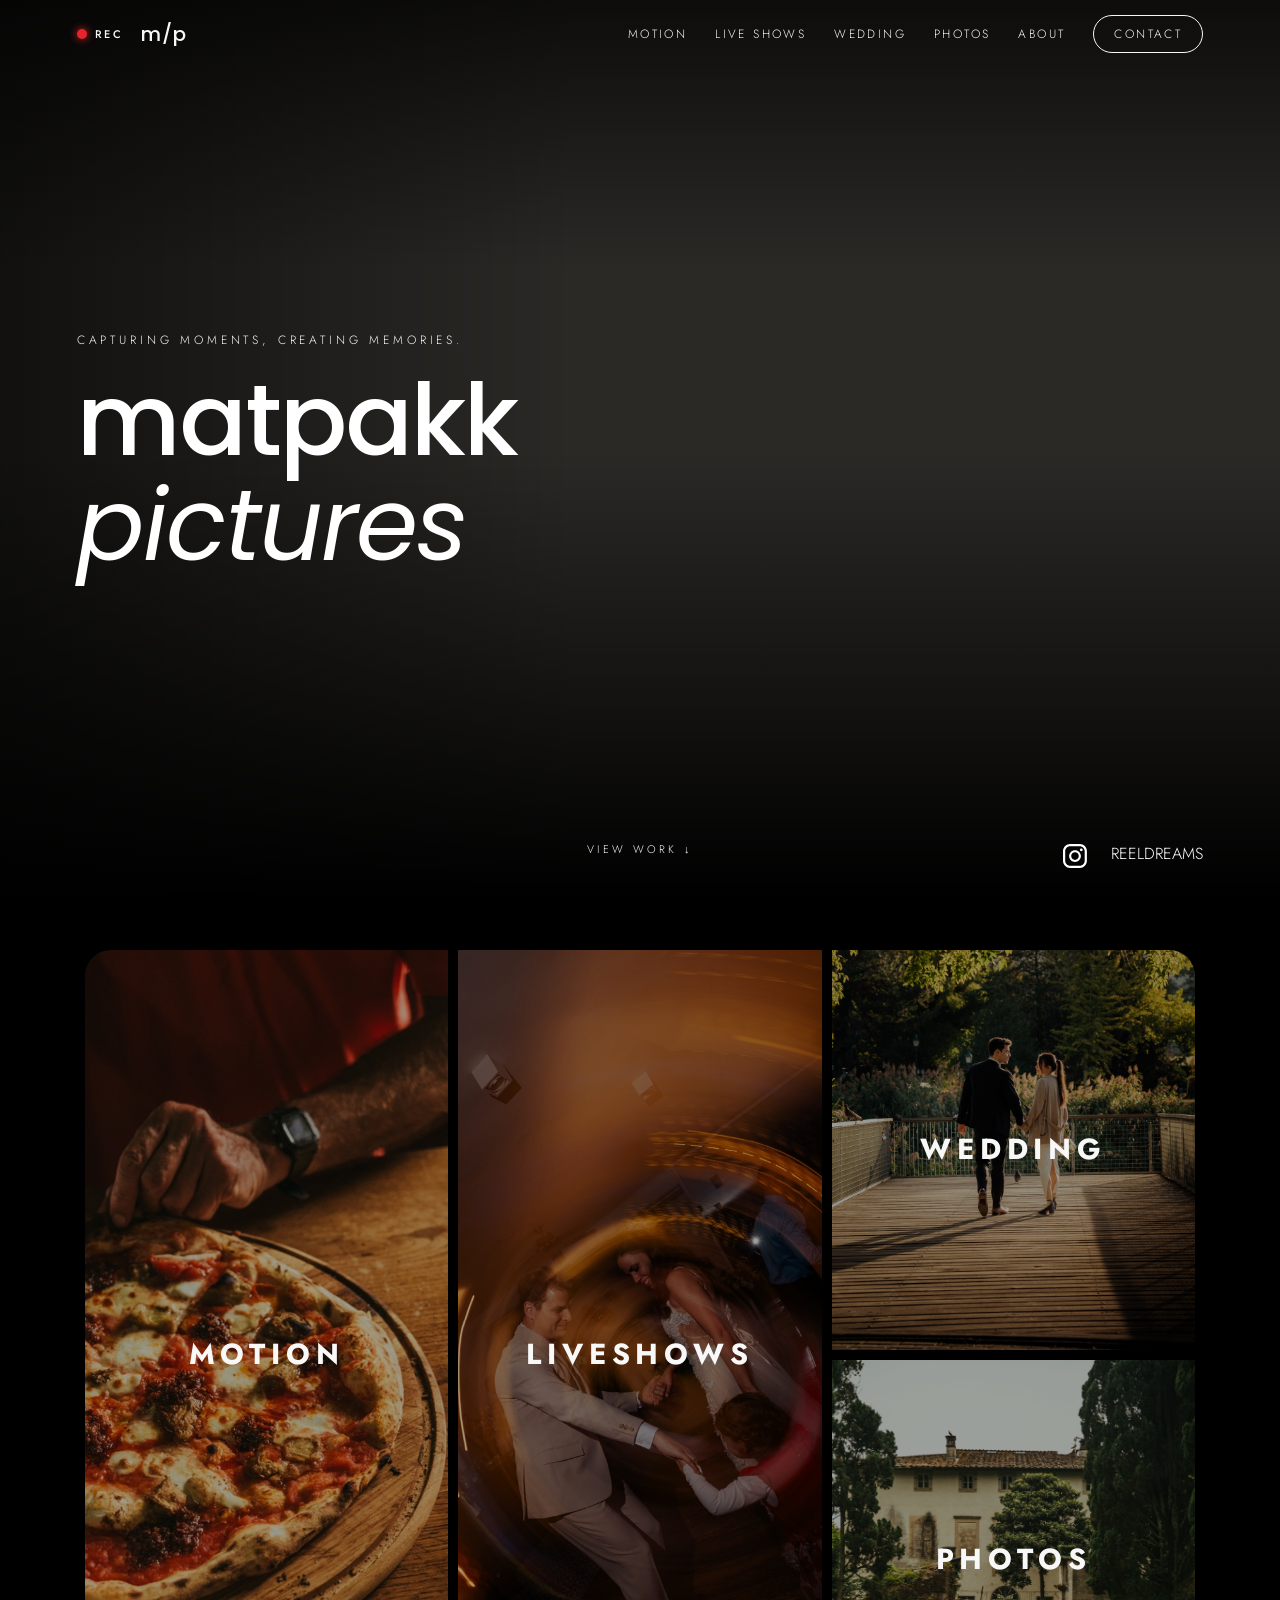
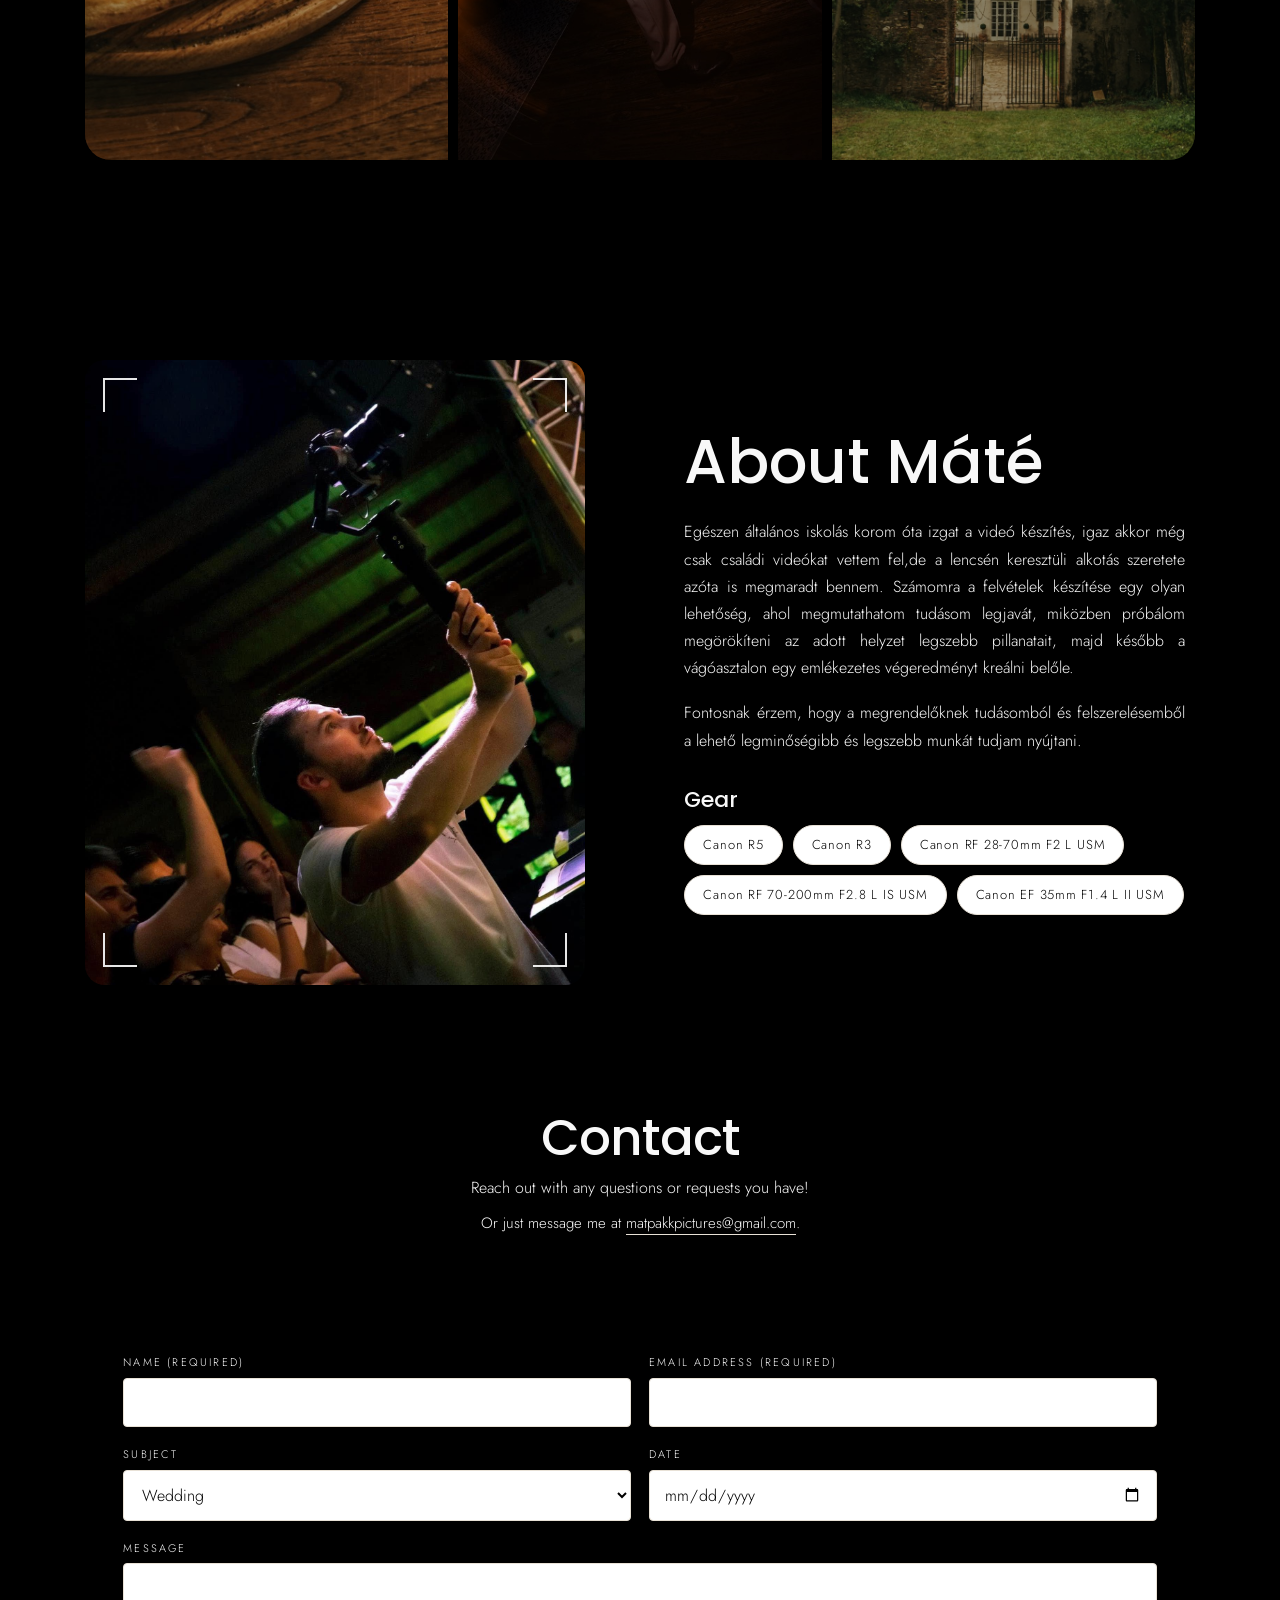
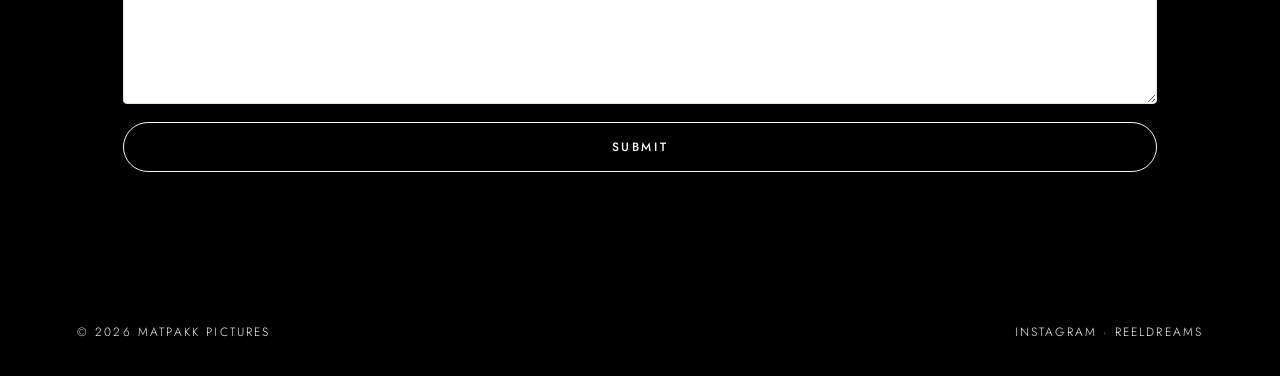
==== index.html @ 08d919e9 "Update contact paragraph text" ====
<!doctype html>
<html lang="en">

<head>
  <meta charset="utf-8">
  <meta name="viewport" content="width=device-width, initial-scale=1, viewport-fit=cover">
  <meta name="theme-color" content="#000000">
  <meta name="apple-mobile-web-app-capable" content="yes">
  <meta name="apple-mobile-web-app-status-bar-style" content="black-translucent">
  <title>matpakk pictures</title>
  <meta name="description" content="Wedding, concert and music video filmmaker.">
  <link rel="preconnect" href="https://fonts.googleapis.com">
  <link rel="preconnect" href="https://fonts.gstatic.com" crossorigin>
  <link href="https://fonts.googleapis.com/css2?family=Jost:wght@300;400;500&family=Poppins:wght@500&display=swap"
    rel="stylesheet">
  <link rel="stylesheet" href="style.css">
</head>

<body>

  <header class="nav" id="nav">
    <a class="brand" href="#top" aria-label="Back to top">
      <span class="rec"><i class="dot"></i>REC</span>
      <!-- <span class="rec"><i class="dot"></i>REC <em id="tc">00:00:00</em></span> -->
      <b>m/p</b>
    </a>
    <button class="burger" id="burger" aria-label="Menu" aria-expanded="false"><span></span><span></span></button>
    <nav id="menu">
      <a href="./motion.html">Motion</a>
      <a href="https://www.youtube.com/@matpakkpictures/shorts">Live Shows</a>
      <a href="https://www.reeldreams.net/">Wedding</a>
      <a href="./photos.html">Photos</a>
      <a href="#about">About</a>
      <a href="#contact" class="cta">Contact</a>
    </nav>
  </header>

  <section class="hero" id="top">
    <video class="hero-video" autoplay muted loop playsinline preload="auto">
      <source src="./videos/donovaly dron.mov" type="video/mp4">
    </video>
    <div class="hero-in">
      <p class="eyebrow rv">Capturing moments, creating memories. </p>
      <h1 class="rv" style="--d:.12s">matpakk<br><em>pictures</em></h1>
      <!-- <p class="hero-p rv" style="--d:.24s">Straight Outta Budaör$ (ez nyilvan vicc)</p> -->
      <div class="row rv" style="--d:.36s">
        <!-- <a class="btn" href="#weddings">Munkáim</a>
        <a class="btn ghost" href="#contact">Beszéljünk</a> -->
      </div>
    </div>
      <div class="logos">
        <a href="https://www.instagram.com/matpakk/"><img src="./images/instagram-logo-facebook-2-svgrepo-com.svg" alt="instagram icon"></a>
        <a href="https://www.reeldreams.net/">REELDREAMS</a>
      </div>
    <div class="reels" id="reels" aria-label="Instagram reels"></div>
    <a class="scroll" href="#choices">View Work ↓</a>
  </section>

  <section class="sec">
<div id="choices">
  <a href="./motion.html" class="choices">
  <img src="./images/1199607.jpeg" alt="">
  <span>MOTION</span>
  </a>
  </a>
  <a href="https://www.youtube.com/@matpakkpictures/shorts" class="choices">
    <img src="./images/P1202937.jpeg" alt="">
    <span>LIVESHOWS</span>
  </a>
  <a href="https://www.reeldreams.net/" class="choices">
    <img src="./images/Lea_Gergely_Mini_Kreativ-54.jpeg" alt="">
    <span>WEDDING</span>
  </a>
    <a href="./photos.html" class="choices">
      <img src="./images/1199707.jpeg" alt="">
      <span>PHOTOS</span>
    </a>
</div>
    <div class="vgrid"></div>
  </section>

  <section class="sec" id="about">
    <div class="about">
      <figure class="photo rv l">
        <img src="./images/624863823_18304397620282517_599026510253108577_n.jpg" alt="Photo of the filmmaker" onerror="this.style.display='none'">
        <i class="c tl"></i><i class="c tr"></i><i class="c bl"></i><i class="c br"></i>
        <span class="focus"></span>
        <figcaption>ƒ/1.8 · 1/50 · ISO 400</figcaption>
      </figure>
      <div class="bio">
        <!-- <p class="eyebrow rv">About</p> -->
        <h2 class="rv" style="--d:.1s">About Máté</h2>
        <p class="rv" style="--d:.2s">Egészen általános iskolás korom óta izgat a
        videó készítés, igaz akkor még csak családi
        videókat vettem fel,de a lencsén keresztüli
        alkotás szeretete azóta is megmaradt bennem.
        Számomra a felvételek készítése egy olyan
        lehetőség, ahol megmutathatom tudásom
        legjavát, miközben próbálom megörökíteni az
        adott helyzet legszebb pillanatait, majd később
        a vágóasztalon egy emlékezetes végeredményt kreálni belőle.
                </p>
        <p class="rv" style="--d:.3s">Fontosnak érzem, hogy a megrendelőknek
        tudásomból és felszerelésemből a lehető
        legminőségibb és legszebb munkát tudjam
        nyújtani.
        </p>
        <h3 class="rv" style="--d:.4s">Gear</h3>
        <ul class="kit rv" style="--d:.5s">
          <li>Canon R5</li>
          <li>Canon R3</li>
          <li>Canon RF 28-70mm F2 L USM</li>
          <li>Canon RF 70-200mm F2.8 L IS USM</li>
          <li>Canon EF 35mm F1.4 L II USM</li>
        </ul>
      </div>
    </div>
  </section>

  <section class="sec alt" id="contact">
    <div class="sec-h rv"><span></span>
      <h2>Contact</h2>
      <p>Reach out with any questions or requests you have!</p>
      <p class="full small">Or just message me at <a href="mailto:matpakkpictures@gmail.com">matpakkpictures@gmail.com</a>.</p>
    </div>
    <div class="contact">

      <form class="form rv r" action="https://formspree.io/f/mkjorlvb" method="POST">
        <label>Name (required)<input name="name" required autocomplete="name"></label>
        <label>Email Address (required)<input name="email" type="email" required autocomplete="email"></label>
        <label>Subject
          <select name="type">
            <option>Wedding</option>
            <option>Concert</option>
            <option>Music Video</option>
            <option>General inquiry</option>
          </select>
        </label>
        <label>Date<input name="date" type="date"></label>
        <label class="full">Message<textarea name="message" rows="5" required></textarea></label>
        <button class="btn full" type="submit">Submit</button>
        <!-- <p class="full small">Vagy csak írj emailt: <a href="mailto:hello@example.com">kevely.mate@valami.com</a> vagy keress <a href="https://www.instagram.com/matpakk/">Instagramon.</a></p> -->
      </form>
      
    </div>
  </section>

  <footer>
    <span>© 2026<span id="yr"></span> matpakk pictures</span>
    <span><a href="https://www.instagram.com/matpakk/">Instagram</a> · <a href="https://www.reeldreams.net/">REELDREAMS</a></span>
  </footer>

  <script src="script.js"></script>
</body>

</html>
---- style.css ----
:root {
  --bg: black;
  --alt: #faf7f2;
  --white: rgb(248, 248, 248);
  --ink: rgb(248, 248, 248);;
  --mute: #7a746b;
  --line: #e8e1d6;
  --gold: #b79a6a;
  --grey: #edece9;
  --gold-d: #8f7347;
  --serif: "Poppins", Georgia, serif;
  --sans: "Jost", "Helvetica Neue", Arial, sans-serif;
  --pad: 6vw;
  --nav: 68px;
}

*,
*::before,
*::after {
  box-sizing: border-box
}

html {
  scroll-behavior: smooth;
  scroll-padding-top: var(--nav);
  overflow-x: clip;
}

body {
  overflow-x: hidden;
  margin: 0;
  background: var(--bg);
  color: var(--ink);
  font-family: var(--sans);
  font-weight: 300;
  line-height: 1.7;
}

.logos {
  position: absolute;
  right: var(--pad);
  bottom: 28px;
  bottom: calc(28px + (100lvh - 100svh));
  z-index: 2;
  display: flex;
  filter: invert(1);
  gap: 20px;
}

.logos img {
  display: block;
  width: 32px;
  height: 32px;
}

.logos a {
  color: black;
}

a {
  /* color: inherit; */
  color: var(--white);
  text-decoration: none;
}

#choices {
  position: relative;
  display: grid;
  grid-template-columns: repeat(3, 1fr);
  grid-template-rows: repeat(2, 400px);
  gap: 10px;
  border-radius: 26px;
  overflow: hidden;
}

.choices img{
  transition: transform 0.3s ease;
}

.choices:hover img {
  transform: scale(1.12);
  transition: transform .9s cubic-bezier(.2, .8, .2, 1);
}

#choices::after {
    position: absolute;
    inset: 0;
    content: "";
  /* background: linear-gradient(to bottom,
        rgba(0, 0, 0, 1) 0%, */
        /* solid black at the very top */
        /* rgba(0, 0, 0, .40) 5%,
        rgba(0, 0, 0, 0) 6% */
        /* clear at the bottom */
      /* ); */
    pointer-events: none;
}

.choices:nth-child(-n+2) {
  grid-row: span 2;
}

#choices img {
  position: absolute;
  width: 100%;
  height: 100%;
  object-fit: cover;
  display: block;
}

.choices {
  position: relative;
  overflow: hidden;
}

.choices span {
  position: absolute;
  font-weight: bold;
  display: grid;
  place-items: center;
  color: var(--white);
  inset: 0;
  font-size: 29px;
  letter-spacing: 0.2em;
  background: rgba(0, 0, 0, 0.35);
}

.col img {
  position: absolute;
  inset: 0;
  width: 100%;
  height: 100%;
  object-fit: cover;
  transition: transform .9s cubic-bezier(.2, .8, .2, 1);
}

.col:hover img {
  transform: scale(1.08);
}

.col span {
  position: absolute;
  inset: 0;
  display: grid;
  place-items: center;
  text-align: center;
  font-size: 22px;
  letter-spacing: .2em;
  text-transform: uppercase;
  text-shadow: 0 2px 14px rgba(0, 0, 0, .7);
}

h1,
h2,
h3 {
  font-family: var(--serif);
  font-weight: 500;
  margin: 0;
  line-height: 1.05
}

img,
video,
iframe {
  max-width: 100%
}

p {
  color: var(--white) !important;
}

/* #photography{
  display: grid;
  grid-template-columns: 1fr 1fr 1fr;
  gap: 10px;
  object-fit: cover;
} */

/* ---------- scroll animations (replay every time) ---------- */
.rv {
  opacity: 0;
  transform: translateY(20px);
  transition: opacity .5s ease, transform .4s cubic-bezier(.2, .8, .2, 1);
  transition-delay: var(--d, 0s)
}

.rv.l {
  transform: translateX(-44px)
}

.rv.r {
  transform: translateX(44px)
}

.rv.z {
  transform: scale(.94)
}

.rv.in {
  opacity: 1;
  transform: none
}

.gallery {
  display: grid;
  grid-template-columns: repeat(4, 1fr);
  grid-auto-rows: 260px;
  grid-auto-flow: dense;
  /* fills holes so there are no gaps */
  gap: 8px;
}

.shot {
  position: relative;
  margin: 0;
  overflow: hidden;
}

.shot.wide {
  grid-column: span 2;
}

.shot.tall {
  grid-row: span 2;
}

.shot.big {
  grid-column: span 2;
  grid-row: span 2;
}

.shot img {
  width: 100%;
  height: 100%;
  max-width: none;
  margin: 0;
  object-fit: cover;
  display: block;
  /* filter: saturate(.85) brightness(.9); */
  transition: transform 1.2s cubic-bezier(.2, .8, .2, 1), filter .6s;
}

.shot:hover img {
  transform: scale(1.07);
  filter: brightness(1);
  /* colors come alive on hover */
}

/* soft dark edge, like a vignette
.shot::after {
  content: "";
  position: absolute;
  inset: 0;
  background: linear-gradient(to top, rgba(0, 0, 0, .35), transparent 40%);
  pointer-events: none;
  transition: opacity .6s;
}

.shot:hover::after {
  opacity: 0;
} */

/* ---------- navbar ---------- */
.nav {
  background: transparent;
  position: fixed;
  inset: 0 0 auto 0;
  z-index: 50;
  height: var(--nav);
  display: flex;
  align-items: center;
  justify-content: space-between;
  height: calc(var(--nav) + env(safe-area-inset-top));
  padding: env(safe-area-inset-top, 0) var(--pad) 0;
  color: #fff;
  /* transition: background .4s, color .4s, box-shadow .4s */
}

.nav.solid {
  background: black;
  color: var(--ink);
  /*box-shadow: 0 1px 0 var(--line)*/
}

.brand {
  display: flex;
  align-items: center;
  gap: 18px
}

.brand b {
  font-family: var(--serif);
  font-size: 20px;
  font-weight: 500;
  letter-spacing: .04em
}

.rec {
  display: flex;
  align-items: center;
  gap: 8px;
  font-size: 11px;
  font-weight: 500;
  letter-spacing: .22em
}

.rec em {
  font-style: normal;
  font-variant-numeric: tabular-nums;
  opacity: .75;
  letter-spacing: .1em
}

.dot {
  width: 10px;
  height: 10px;
  border-radius: 50%;
  background: #e5242b;
  box-shadow: 0 0 8px #e5242b;
  animation: blink 1.0s steps(1) infinite
}

@keyframes blink {
  50% {
    opacity: .1;
    box-shadow: none
  }
}

.nav nav {
  display: flex;
  align-items: center;
  gap: 28px;
  font-size: 12px;
  letter-spacing: .2em;
  text-transform: uppercase
}

.nav nav a {
  position: relative;
  padding: 6px 0
}

.nav nav a:not(.cta)::after {
  content: "";
  position: absolute;
  left: 0;
  right: 0;
  bottom: 0;
  height: 1px;
  background: currentColor;
  transform: scaleX(0);
  transform-origin: left;
  transition: transform .3s
}

.nav nav a:hover::after {
  transform: none
}

.nav .cta {
  border: 1px solid currentColor;
  padding: 8px 20px;
  border-radius: 99px;
  transition: background .3s, color .3s
}

.nav .cta:hover {
  background: #e5242b;
  border-color: var(--gold);
  color: #fff
}

.burger {
  display: none;
  background: none;
  border: 0;
  width: 40px;
  height: 40px;
  cursor: pointer;
  color: var(--white);
  position: relative
}

.burger span {
  position: absolute;
  left: 9px;
  right: 9px;
  height: 1.5px;
  background: currentColor;
  transition: transform .3s
}

.burger span:first-child {
  top: 16px
}

.burger span:last-child {
  top: 24px
}

.burger[aria-expanded=true] span:first-child {
  transform: translateY(4px) rotate(45deg)
}

.burger[aria-expanded=true] span:last-child {
  transform: translateY(-4px) rotate(-45deg)
}

/* ---------- hero ---------- */
.hero {
  position: relative;
  min-height: 100vh;
  min-height: 100lvh;
  display: flex;
  align-items: center;
  overflow: hidden;
  background: #2b2926;
  color: #fff
}

.hero-video {
  position: absolute;
  inset: 0;
  width: 100%;
  height: 100%;
  object-fit: cover;
}

.hero::after {
  content: "";
  position: absolute;
  inset: 0;
  background: 
linear-gradient(to top, #000 0%, rgba(0, 0, 0, 0) 50%),
  linear-gradient(to bottom, rgba(0, 0, 0, .7), rgba(0, 0, 0, 0) 30%),
  linear-gradient(to right, rgba(0, 0, 0, .6), rgba(0, 0, 0, 0) 45%);
}

.hero-in {
  position: relative;
  z-index: 2;
  padding: calc(var(--nav) + 30px) var(--pad) 90px;
  padding-top: calc(var(--nav) + env(safe-area-inset-top) + 30px);
  padding-bottom: calc(90px + (100lvh - 100svh));
  max-width: 900px
}

.eyebrow {
  font-size: 12px;
  letter-spacing: .32em;
  text-transform: uppercase;
  color: var(--gold);
  margin: 0 0 18px
}

.hero .eyebrow {
  color: #e9d9b8
}

.hero h1 {
  font-size: clamp(50px, 8.5vw, 100px);
  letter-spacing: -.02em
}

.hero h1 em {
  font-weight: 400;
}

/* .hero-p {
  font-size: clamp(16px, 1.5vw, 20px);
  max-width: 520px;
  margin: 24px 0 0;
  opacity: .92
} */

/* .row {
  display: flex;
  gap: 14px;
  flex-wrap: wrap;
  margin-top: 34px
} */

.btn {
  display: inline-block;
  padding: 15px 32px;
  border-radius: 99px;
  border: 1px solid var(--white);
  background: black;
  color: #fff;
  font: 500 12px var(--sans);
  letter-spacing: .22em;
  text-transform: uppercase;
  cursor: pointer;
  transition: background .3s, color .3s, transform .3s
}

.btn:hover {
  background: #fff;
  color: var(--ink);
  border-color: #fff;
  transform: translateY(-2px)
}

.btn.ghost {
  background: transparent;
  border-color: rgba(255, 255, 255, .7)
}

.scroll {
  position: absolute;
  height: 32px;
  z-index: 2;
  left: 50%;
  color: var(--white);
  bottom: 28px;
  bottom: calc(28px + (100lvh - 100svh));
  transform: translateX(-50%);
  font-size: 11px;
  letter-spacing: .3em;
  text-transform: uppercase;
  animation: bob 2.2s ease-in-out infinite
}

@keyframes bob {
  50% {
    transform: translate(-50%, 6px)
  }
}

/* ---------- sections ---------- */
.sec {
  padding: 50px var(--pad) 50px;
  margin: 0 8px;
}

#music-videos {
  padding-bottom: 0;

}

.sec.alt {
  padding: var(--pad);
}

.sec-h {
  margin-bottom: 56px;
  display: grid;
  justify-items: center;
  grid-template-columns: auto 1fr;
  align-items: baseline;
  padding-bottom: 22px;
  /* border-bottom: 1px solid var(--line) */
}

.sec-h span {
  font-size: 12px;
  letter-spacing: .3em;
  color: var(--gold-d)
}

.sec-h h2 {
  font-size: clamp(38px, 5vw, 50px);
  letter-spacing: -.02em
}

.sec-h p {
  grid-column: 2;
  margin: 10px 0 0;
  color: var(--white);
  max-width: 520px
}

/* about */
.about {
  display: grid;
  grid-template-columns: minmax(400px, 500px) 1fr;
  gap: clamp(40px, 7vw, 110px);
  align-items: center;
  max-width: 1200px;
  margin: 0 auto;
  padding-top: 0;
}

.photo {
  position: relative;
  margin: 0;
  aspect-ratio: 4/5;
  overflow: hidden;
  border-radius: 20px;
  /* background: linear-gradient(160deg, #e9e1d3, #cfc2ab); */
  cursor: crosshair
}

.photo img {
  width: 100%;
  height: 100%;
  object-fit: cover;
  display: block;
  transition: transform 1.4s cubic-bezier(.2, .8, .2, 1), filter .8s;
  filter: saturate(.9)
}

.photo:hover img {
  transform: scale(1.12);
  filter: none
}

/* camera zoom-in */
.photo .c {
  position: absolute;
  width: 34px;
  height: 34px;
  border: 2px solid #fff;
  opacity: .9;
  transition: transform .9s cubic-bezier(.2, .8, .2, 1);
}

.photo .tl {
  top: 18px;
  left: 18px;
  border-right: 0;
  border-bottom: 0
}

.photo .tr {
  top: 18px;
  right: 18px;
  border-left: 0;
  border-bottom: 0
}

.photo .bl {
  bottom: 18px;
  left: 18px;
  border-right: 0;
  border-top: 0
}

.photo .br {
  bottom: 18px;
  right: 18px;
  border-left: 0;
  border-top: 0
}

.photo:hover .tl {
  transform: translate(10px, 10px)
}

.photo:hover .tr {
  transform: translate(-10px, 10px)
}

.photo:hover .bl {
  transform: translate(10px, -10px)
}

.photo:hover .br {
  transform: translate(-10px, -10px)
}

.photo .focus {
  position: absolute;
  left: 50%;
  top: 44%;
  width: 80px;
  height: 80px;
  margin: -40px;
  border: 1.5px solid #fff;
  opacity: 0;
  transform: scale(1.7);
  transition: opacity .4s, transform .7s cubic-bezier(.2, .8, .2, 1)
}

.photo:hover .focus {
  opacity: .95;
  transform: scale(1)
}

.photo figcaption {
  position: absolute;
  left: 0;
  right: 0;
  bottom: 26px;
  text-align: center;
  color: #fff;
  font-size: 11px;
  letter-spacing: .25em;
  opacity: 0;
  transition: opacity .5s;
  text-shadow: 0 2px 8px rgba(0, 0, 0, .5)
}

.photo:hover figcaption {
  opacity: 1
}

.bio h2 {
  font-size: clamp(38px, 4.8vw, 68px);
  margin-bottom: 24px
}

.bio {
  padding: 0 10px;
}

.bio p {
  max-width: 560px;
  margin: 0 0 18px;
  color: #4a4540;
  text-align: justify;
}

.bio .eyebrow {
  color: var(--gold-d);
  margin-bottom: 12px
}

.bio h3 {
  font-size: 22px;
  margin: 34px 0 14px
}

.kit {
  list-style: none;
  display: flex;
  flex-wrap: wrap;
  gap: 10px;
  padding: 0;
  margin: 0
}

.kit li {
  border: 1px solid var(--line);
  border-radius: 99px;
  padding: 8px 18px;
  font-size: 13px;
  letter-spacing: .06em;
  background: #fff;
  color: #000;
  transition: border-color .3s, color .3s
}

.kit li:hover {
  border-color: var(--gold);
  color: var(--gold-d)
}

/* video tiles: edge to edge, tight gaps, caption inside the video */
#weddings,
/* #concerts, */
#music-videos {
  padding-left: 0;
  padding-right: 0;

}

#concerts .sec-h,
#music-videos .sec-h {
  margin-left: var(--pad);
  margin-right: var(--pad)
}

.vgrid {
  columns: 4 260px;
  column-gap: 6px;
  padding: 50px 100px;
}

.mgrid {
  position: relative;
  overflow: hidden;
  columns: 2;
  /* column-width: 10px; */
  column-gap: 100px;
  padding: 50px 100px;
}

.mgrid .tile {
  margin-bottom: 60px;
  /* background:
  linear-gradient(to bottom, rgba(0, 0, 0, .7), rgba(0, 0, 0, 0) 30%); */
}

.mgrid .tile figcaption {
  inset: 0;
  display: grid;
  place-items: center;
  text-align: center;
  padding: 0;
  /* background: rgba(0, 0, 0, 0.35); */
}

.mgrid .tile figcaption b {
  font-family: var(--sans);
  font-size: 29px;
  font-weight: 300;
  letter-spacing: 0.2em;
  text-transform: uppercase;
    text-shadow: 0 2px 14px rgba(0, 0, 0, .7);
}

.mgrid .pic::after {
  content: "";
  position: absolute;
  inset: 0;
  /* background: linear-gradient(to bottom,
        rgba(0, 0, 0, 1) 0%, */
        /* solid black at the very top */
        /* rgba(0, 0, 0, .40) 5%,
        rgba(0, 0, 0, 0) 6% */
        /* clear at the bottom */
      /* ),
      linear-gradient(to top,
          rgba(0, 0, 0, 1) 0%, */
          /* solid black at the very top */
          /* rgba(0, 0, 0, .40) 5%,
          rgba(0, 0, 0, 0) 6% */
          /* clear at the bottom */
        /* ); */
      
  pointer-events: none;
}

.tile {
  display: block;
  width: 100%;
  margin: 0 0 6px 0;
  cursor: pointer;
  outline: none;
  break-inside: avoid;
}

.pic {
  position: relative;
  height: var(--h, 300px);
  overflow: hidden;
  border-radius: 20px;
  container-type: size;
  /* filter: grayscale(1); */
  /* background: linear-gradient(135deg, #e9e1d3, #cfc2ab); */
}

.pic figcaption b {
  opacity: 0;
  transition: opacity 0.5s ease;
}

.pic:hover figcaption b{
  opacity: 1;
}

.pic>img {
  position: absolute;
  inset: 0;
  width: 100%;
  height: 100%;
  object-fit: cover;
  transition: transform 1s
}

.pic iframe {
  position: absolute;
  left: 50%;
  top: 50%;
  width: max(100cqw, 177.78cqh);
  height: max(100cqh, 56.25cqw);
  transform: translate(-50%, -50%);
  border: 0;
  pointer-events: none
}

.tile:hover .pic>img {
  transform: scale(1.05);
}

/* .play {
  position: absolute;
  z-index: 2;
  left: 50%;
  top: 50%;
  width: 60px;
  height: 60px;
  margin: -30px;
  display: grid;
  place-items: center;
  border-radius: 50%;
  background: rgba(255, 255, 255, .88);
  color: var(--ink);
  font-style: normal;
  font-size: 15px;
  padding-left: 3px;
  transition: opacity .3s, transform .3s
} */

.tile figcaption {
  position: absolute;
  z-index: 2;
  left: 0;
  right: 0;
  bottom: 0;
  display: flex;
  justify-content: center;
  align-items: center;
  gap: 12px;
  padding: 56px 22px 18px;
  color: #fff;
  /* background: 
  linear-gradient(to top, #000 0%, rgba(0, 0, 0, 0) 50%),
    linear-gradient(to bottom, rgba(0, 0, 0, .7), rgba(0, 0, 0, 0) 30%),
    linear-gradient(to right, rgba(0, 0, 0, .6), rgba(0, 0, 0, 0) 45%); */
  pointer-events: none
}

.tile figcaption b {
  font-family: var(--serif);
  font-size: 24px;
  font-weight: 500;
  line-height: 1.1
}

.tile figcaption span {
  font-size: 11px;
  letter-spacing: .18em;
  text-transform: uppercase;
  opacity: .85
}

/* contact */
.contact {
  display: grid;
  grid-template-columns: 1fr;
  gap: clamp(40px, 6vw, 90px);
  max-width: 1200px;
  margin: 0 auto;
}

.steps {
  list-style: none;
  margin: 0;
  padding: 0;
  display: grid;
  gap: 30px;
  align-content: start
}

/* .faq {
  align-content: start;
  border-top: 1px solid var(--line)
}

.faq details {
  border-bottom: 1px solid var(--line)
}

.faq summary {
  list-style: none;
  cursor: pointer;
  display: flex;
  justify-content: space-between;
  align-items: center;
  gap: 16px;
  padding: 20px 0;
  font-family: var(--serif);
  font-size: 24px;
  line-height: 1.2;
  transition: color .3s
} */

/* .faq summary::-webkit-details-marker {
  display: none
}

.faq summary::after {
  content: "+";
  flex: none;
  color: var(--gold-d);
  font: 300 28px var(--sans);
  transition: transform .3s
}

.faq summary:hover {
  color: var(--gold-d)
}

.faq details[open] summary::after {
  transform: rotate(45deg)
} */

/* .faq p {
  margin: 0 0 22px;
  max-width: 520px;
  color: var(--mute)
} */

.steps li {
  padding-left: 22px;
  border-left: 1px solid var(--white)
}

.steps b {
  display: block;
  font-family: var(--serif);
  font-size: 26px;
  font-weight: 500
}

.steps span {
  color: var(--white)
}

.form {
  display: grid;
  grid-template-columns: 1fr 1fr;
  gap: 18px;
  /* border: 1px solid var(--line); */
  padding: clamp(22px, 3vw, 40px);
  border-radius: 6px;
}

.form label {
  display: grid;
  gap: 6px;
  font-size: 11px;
  letter-spacing: .2em;
  text-transform: uppercase;
  color: var(--white);
}

.form .full {
  grid-column: 1/-1
}

.form input,
.form select,
.form textarea {
  font: 300 16px var(--sans);
  color: black;
  padding: 12px 14px;
  border: 1px solid var(--line);
  border-radius: 4px;
  background: #fff;
  letter-spacing: 0;
  text-transform: none;
  transition: border-color .3s, box-shadow .3s
}

.form input:focus,
.form select:focus,
.form textarea:focus {
  outline: 0;
  border-color: var(--white);
  box-shadow: 0 0 0 3px rgba(183, 154, 106, .2)
}

.form .btn:hover {
  background: red;
  border-color: red;
  color: #fff
}

.small {
  margin: 0;
  font-size: 15px;
  color: var(--white);
}

.small a {
  color: var(--white-d);
  border-bottom: 1px solid var(--line)
}

footer {
  display: flex;
  justify-content: space-between;
  gap: 12px;
  flex-wrap: wrap;
  padding: 34px var(--pad) calc(34px + env(safe-area-inset-bottom, 0px));
  /* border-top: 1px solid var(--line); */
  font-size: 12px;
  letter-spacing: .18em;
  text-transform: uppercase;
  color: var(--white)
}

footer a:hover {
  color: var(--gold-d)
}

/* ---------- lightbox ---------- */
#lb {
  position: fixed;
  inset: 0;
  z-index: 100;
  display: flex;
  align-items: center;
  justify-content: center;
  background: rgba(255, 255, 255, .97);
  opacity: 0;
  pointer-events: none;
  transition: opacity .3s
}

#lb.show {
  opacity: 1;
  pointer-events: auto
}

#lb iframe {
  width: min(92vw, 1100px);
  aspect-ratio: 16/9;
  height: auto;
  border: 0;
  border-radius: 6px;
  box-shadow: 0 30px 80px rgba(43, 41, 38, .35);
  background: #000
}

#lb button {
  position: absolute;
  width: 48px;
  height: 48px;
  border-radius: 50%;
  border: 1px solid var(--line);
  background: #fff;
  color: var(--ink);
  font-size: 24px;
  line-height: 1;
  cursor: pointer;
  transition: background .3s, color .3s
}

#lb button:hover {
  background: var(--gold);
  border-color: var(--gold);
  color: #fff
}

.lb-x {
  top: max(18px, env(safe-area-inset-top));
  right: 22px;
  font-size: 16px !important
}

.lb-p,
.lb-n {
  top: 50%;
  margin-top: -24px
}

.lb-p {
  left: 20px
}

.lb-n {
  right: 20px
}

.lb-i {
  position: absolute;
  left: 0;
  right: 0;
  bottom: max(20px, env(safe-area-inset-bottom));
  text-align: center;
  font-size: 12px;
  letter-spacing: .2em;
  color: var(--white)
}

.lb-i b {
  font-family: var(--serif);
  font-size: 20px;
  font-weight: 500;
  color: var(--ink);
  letter-spacing: 0;
  margin-right: 12px
}

/* ---------- mobile ---------- */
@media(max-width:900px) {
  .burger {
    display: block;
  }

    @keyframes bob-left {
      50% {
        transform: translateY(6px);
      }
    }
  
    .scroll {
      position: absolute;
      left: 20px;
      transform: none;
      animation-name: bob-left;
    }
.hero-in {
  position: relative;
  z-index: 2;
  padding: calc(var(--nav) + 30px) var(--pad) 90px;
  padding-bottom: calc(90px + (100lvh - 100svh));
  max-width: 900px
}

  .nav nav {
    position: fixed;
    top: calc(var(--nav) + env(safe-area-inset-top));
    left: 0;
    right: 0;
    flex-direction: column;
    align-items: flex-start;
    gap: 6px;
    padding: 20px var(--pad) 28px;
    background: rgba(255, 255, 255, .97);
    color: var(--ink);
    box-shadow: 0 20px 30px -20px rgba(0, 0, 0, .2);
    transform: translateY(-12px);
    opacity: 0;
    pointer-events: none;
    transition: opacity .3s, transform .3s
  }

.gallery {
  grid-template-columns: 1fr 1fr;
  grid-auto-rows: 42vw;
  gap: 4px;
}

.shot.wide,
.shot.big {
  grid-column: span 2;
}

     #choices {
       grid-template-columns: 1fr !important;
       grid-template-rows: none !important;
       grid-auto-rows: 170px !important;
     }
  
     .choices:nth-child(-n+2) {
       grid-row: auto !important;
     }

  .nav nav.open {
    transform: none;
    background: transparent;
    backdrop-filter: blur(20px);
    -webkit-backdrop-filter: blur(20px);
    opacity: 1;
    pointer-events: auto;
    height: 100%;
    display: flex;
    align-items: center;
  }

  .nav nav.open a{
    font-weight: bold;
    text-shadow: 0 0 10px black;
  }

  .hero .eyebrow {
    font-size: 15px;
  }

  .rec em {
    display: none;
  }

  .about,
  .contact {
    grid-template-columns: 1fr;
    padding-top: 20px;
  }

  .sec, .sec.alt {
    padding: 70px 0 20px;
  }

  .vgrid {
    padding: 0;
    grid-template-columns: 1fr
  }
    .mgrid {
      columns: 1;
      column-gap: 0;
      padding: 0;
    }

  .mgrid .tile {
    margin-top: 0;
    margin-bottom: 10px;
  }

    .tile {
      grid-column: 1/-1
    }

  .pic {
    height: 56vw;
  }

    .tile .pic figcaption b {
      font-size: medium;
      opacity: 1;
      transition: opacity 0.5s ease;
    }

  /* .reel {
    width: 150px;
    transform: translate(calc(100% - 40px), -50%)
  }

  .reel:hover,
  .reel:focus-visible,
  .reel.open {
    transform: translate(calc(100% - 84px), -50%)
  } */

  .form {
    grid-template-columns: 1fr
  }

  .lb-p {
    left: 8px
  }

  .lb-n {
    right: 8px
  }

  .lb-p,
  .lb-n {
    width: 40px !important;
    height: 40px !important
  }
}

@media(prefers-reduced-motion:reduce) {
  .rv {
    opacity: 1;
    transform: none;
    transition: none
  }

  html {
    scroll-behavior: auto
  }

  .dot,
  .scroll {
    animation: none
  }
}
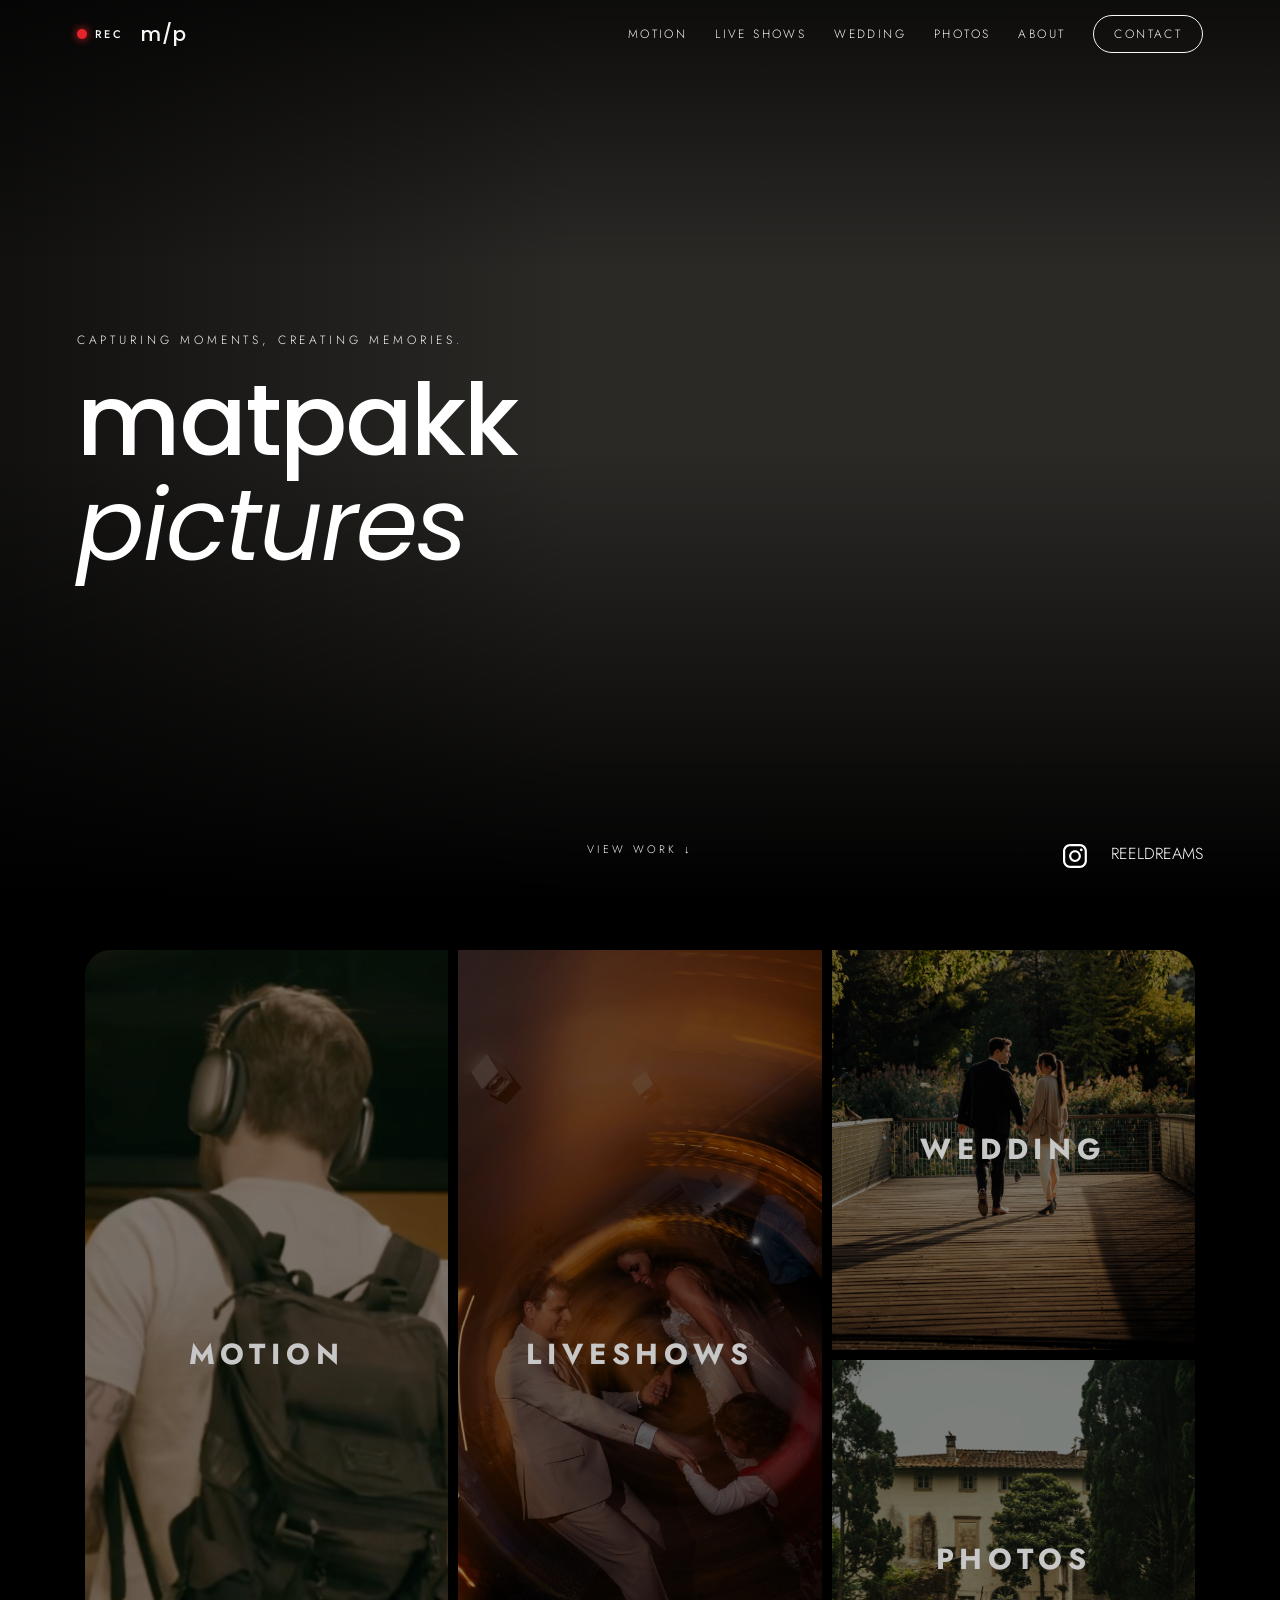
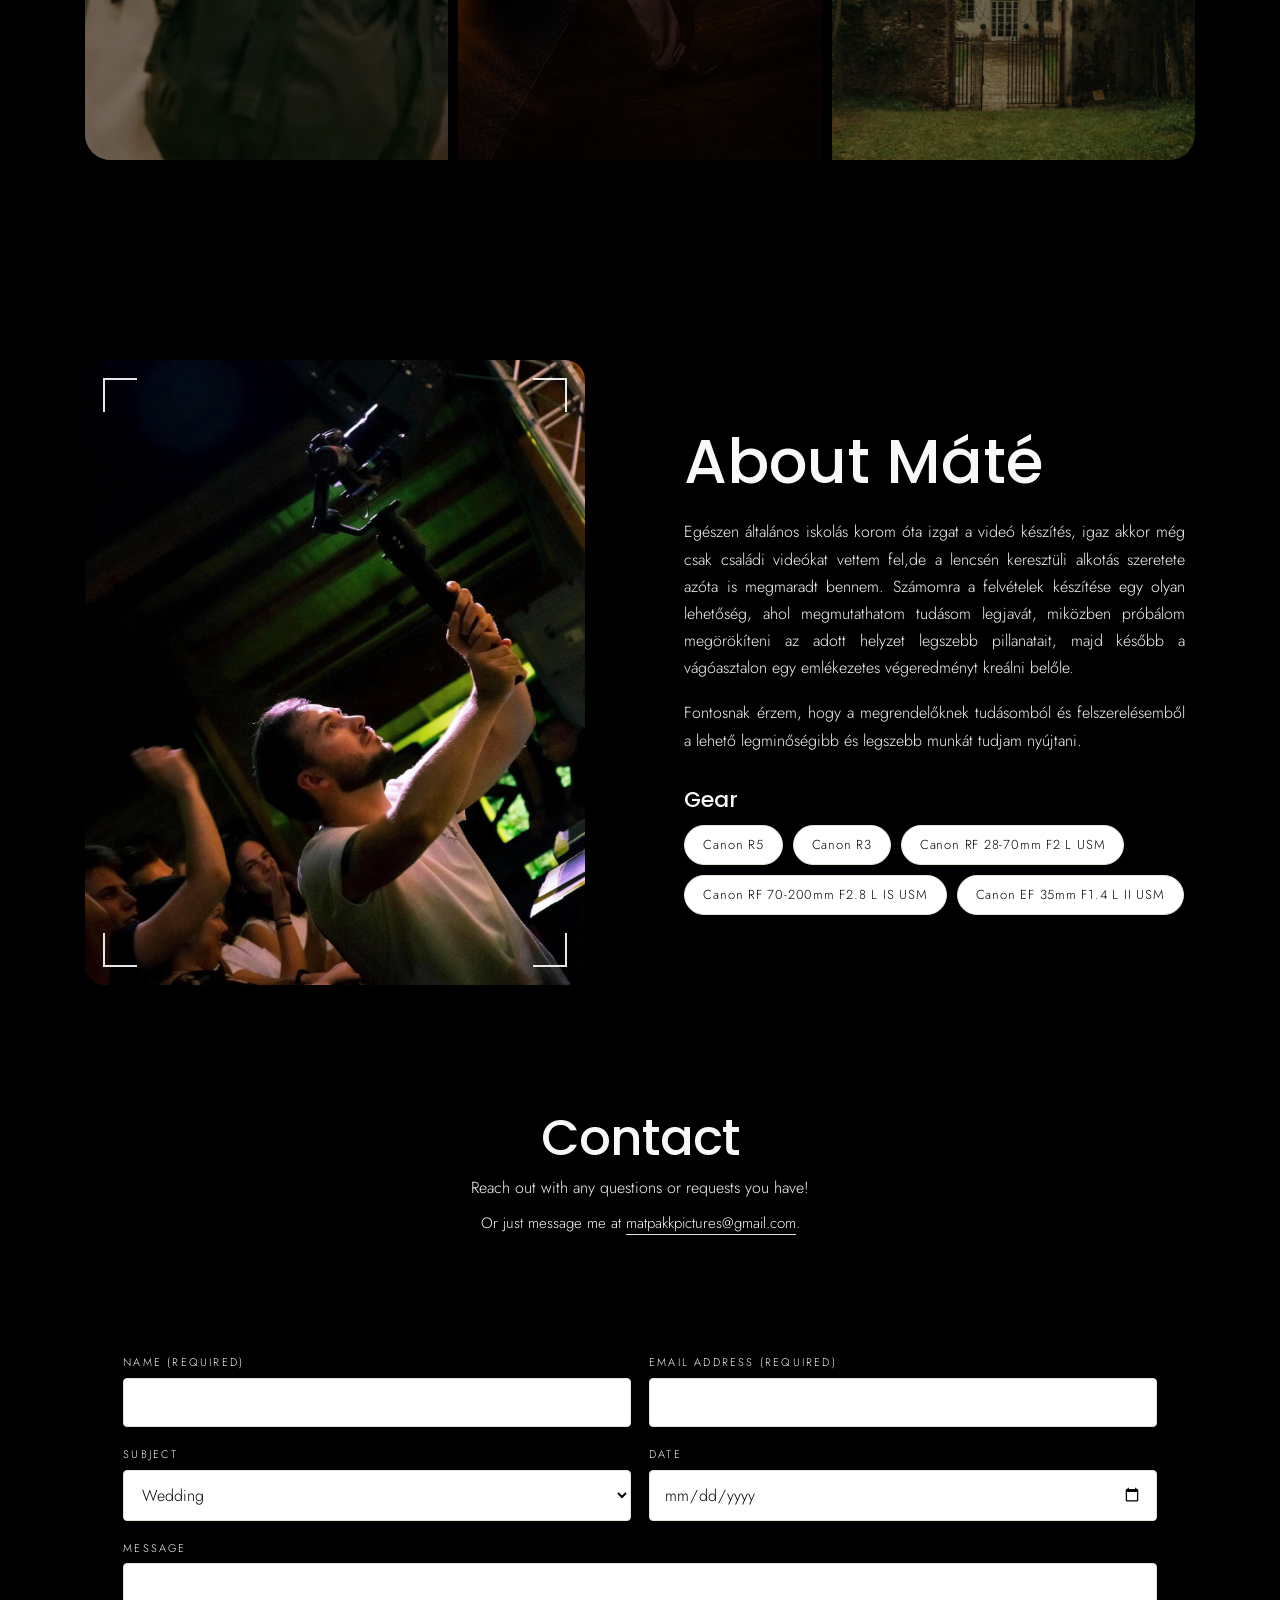
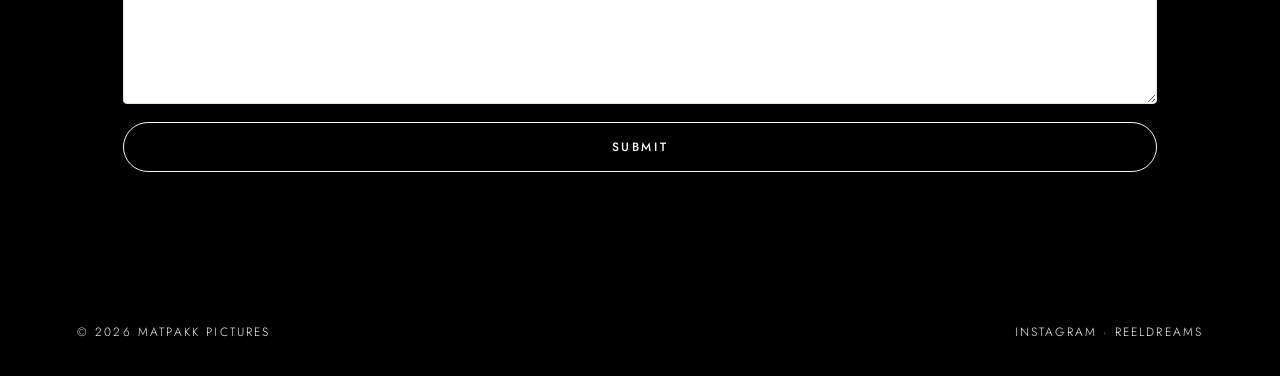
==== commit b9dcc059: "Add files via upload" ====
--- a/index.html
+++ b/index.html
@@ -27,7 +27,7 @@
     <button class="burger" id="burger" aria-label="Menu" aria-expanded="false"><span></span><span></span></button>
     <nav id="menu">
       <a href="./motion.html">Motion</a>
-      <a href="https://www.youtube.com/@matpakkpictures/shorts">Live Shows</a>
+      <a href="./videos.html">Live Shows</a>
       <a href="https://www.reeldreams.net/">Wedding</a>
       <a href="./photos.html">Photos</a>
       <a href="#about">About</a>
@@ -59,11 +59,13 @@
   <section class="sec">
 <div id="choices">
   <a href="./motion.html" class="choices">
-  <img src="./images/1199607.jpeg" alt="">
+  <video class="motion-video" muted loop playsinline preload="metadata" poster="./images/poster.jpeg">
+    <source src="./videos/Bence Promo Rotate nélkül-1.mp4" type="video/mp4">
+  </video>
   <span>MOTION</span>
   </a>
   </a>
-  <a href="https://www.youtube.com/@matpakkpictures/shorts" class="choices">
+  <a href="./videos.html" class="choices">
     <img src="./images/P1202937.jpeg" alt="">
     <span>LIVESHOWS</span>
   </a>
@@ -153,4 +155,4 @@
   <script src="script.js"></script>
 </body>
 
-</html>
+</html>
--- a/style.css
+++ b/style.css
@@ -80,12 +80,14 @@
 .choices:hover img {
   transform: scale(1.12);
   transition: transform .9s cubic-bezier(.2, .8, .2, 1);
+  filter: brightness(1.3)
 }
 
 #choices::after {
     position: absolute;
     inset: 0;
     content: "";
+    background: rgba(0, 0, 0, 0.2);
   /* background: linear-gradient(to bottom,
         rgba(0, 0, 0, 1) 0%, */
         /* solid black at the very top */
@@ -96,6 +98,12 @@
     pointer-events: none;
 }
 
+.choices:hover video {
+  transform: scale(1.12);
+  transition: transform .9s cubic-bezier(.2, .8, .2, 1);
+  filter: brightness(1.2)
+}
+
 .choices:nth-child(-n+2) {
   grid-row: span 2;
 }
@@ -106,6 +114,13 @@
   height: 100%;
   object-fit: cover;
   display: block;
+}
+
+#choices video {
+  position: absolute;
+  width: 100%;
+  height: 100%;
+  object-fit: cover;
 }
 
 .choices {
@@ -123,6 +138,7 @@
   font-size: 29px;
   letter-spacing: 0.2em;
   background: rgba(0, 0, 0, 0.35);
+  pointer-events: none;
 }
 
 .col img {
@@ -167,6 +183,66 @@
 
 p {
   color: var(--white) !important;
+}
+
+.liveshows {
+  display: grid;
+  padding:200px 200px;
+  grid-template-columns: 1fr 1fr;
+  gap: 50px;
+}
+
+.shorts {
+  display: grid;
+  grid-template-columns: repeat(4, 180px);
+  gap: 10px;
+}
+
+.short {
+  display: block;
+  position: relative;
+  aspect-ratio: 9 /16;
+  border-radius: 20px;
+}
+
+.short img {
+  width: 100%;
+  height: 100%;
+  object-fit: cover;
+  display: block;
+  transition: transform 0.3s ease;
+  border-radius: 20px;
+}
+
+.short:hover img {
+  transform: scale(1.05);
+}
+
+.short span {
+  position: absolute;
+  inset: 0;
+  display: grid;
+  place-items: center;
+  color: white;
+  font-size: 24px;
+  background: rgba(0, 0, 0, 0.15);
+}
+
+.showstext {
+  display: grid;
+  justify-content: center;
+  text-align: justify;
+}
+
+.showstext h2 {
+  text-align: center;
+  font-size: clamp(32px, 4vw, 56px);
+  margin-bottom: 20px;
+}
+
+.showstext p {
+  font-size: 16px;
+  line-height: 1.8;
 }
 
 /* #photography{
@@ -1227,6 +1303,44 @@
   gap: 4px;
 }
 
+.liveshows {
+  display: flex;
+  flex-direction: column;
+  padding: 80px 20px 40px;
+  gap: 25px;
+}
+
+.showstext {
+  order: -1;
+  text-align: left;
+}
+
+.showstext h2 {
+  text-align: left;
+  font-size: 36px;
+  margin-bottom: 15px;
+}
+
+.showstext p {
+  font-size: 15px;
+  line-height: 1.7;
+}
+
+.shorts {
+  grid-template-columns: repeat(2, minmax(0, 1fr));
+  gap: 10px;
+  width: 100%;
+}
+
+.short {
+  width: 100%;
+  border-radius: 12px;
+}
+
+.short img {
+  border-radius: 12px;
+}
+
 .shot.wide,
 .shot.big {
   grid-column: span 2;
@@ -1254,11 +1368,6 @@
     align-items: center;
   }
 
-  .nav nav.open a{
-    font-weight: bold;
-    text-shadow: 0 0 10px black;
-  }
-
   .hero .eyebrow {
     font-size: 15px;
   }
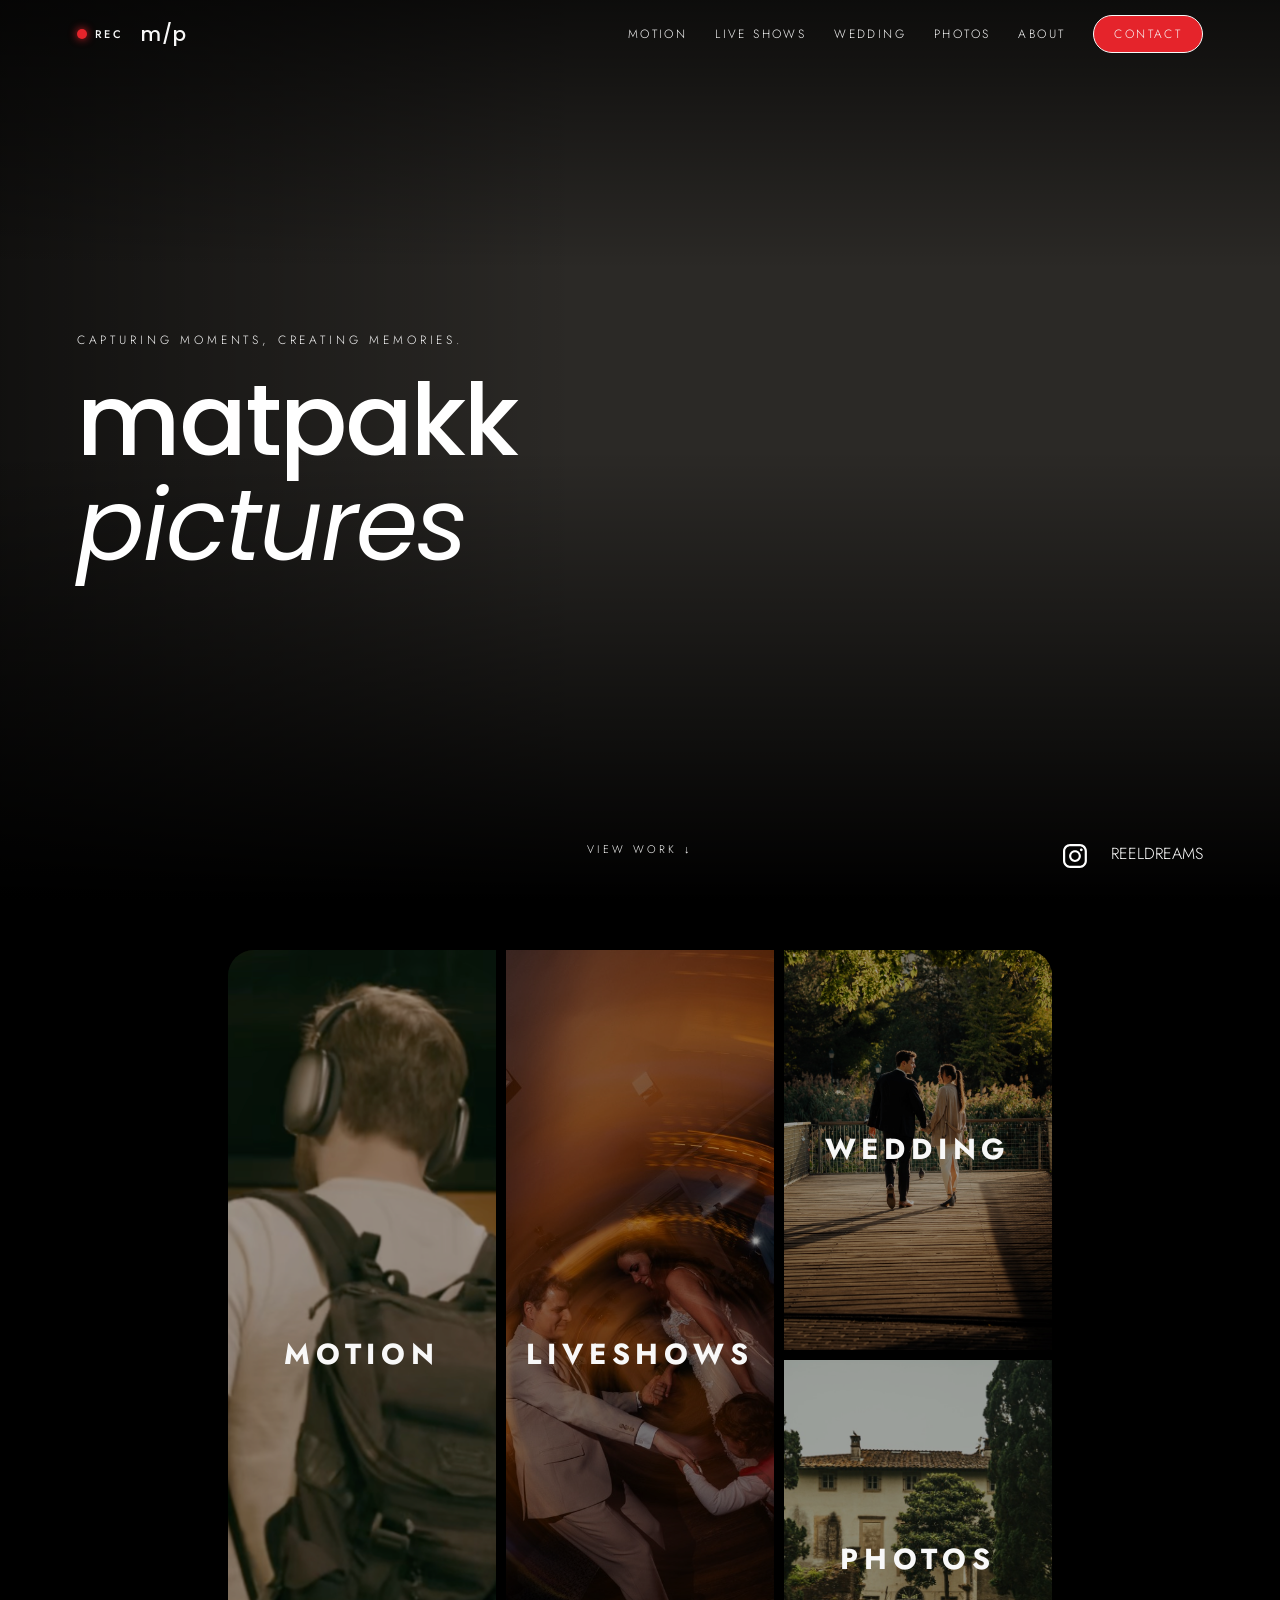
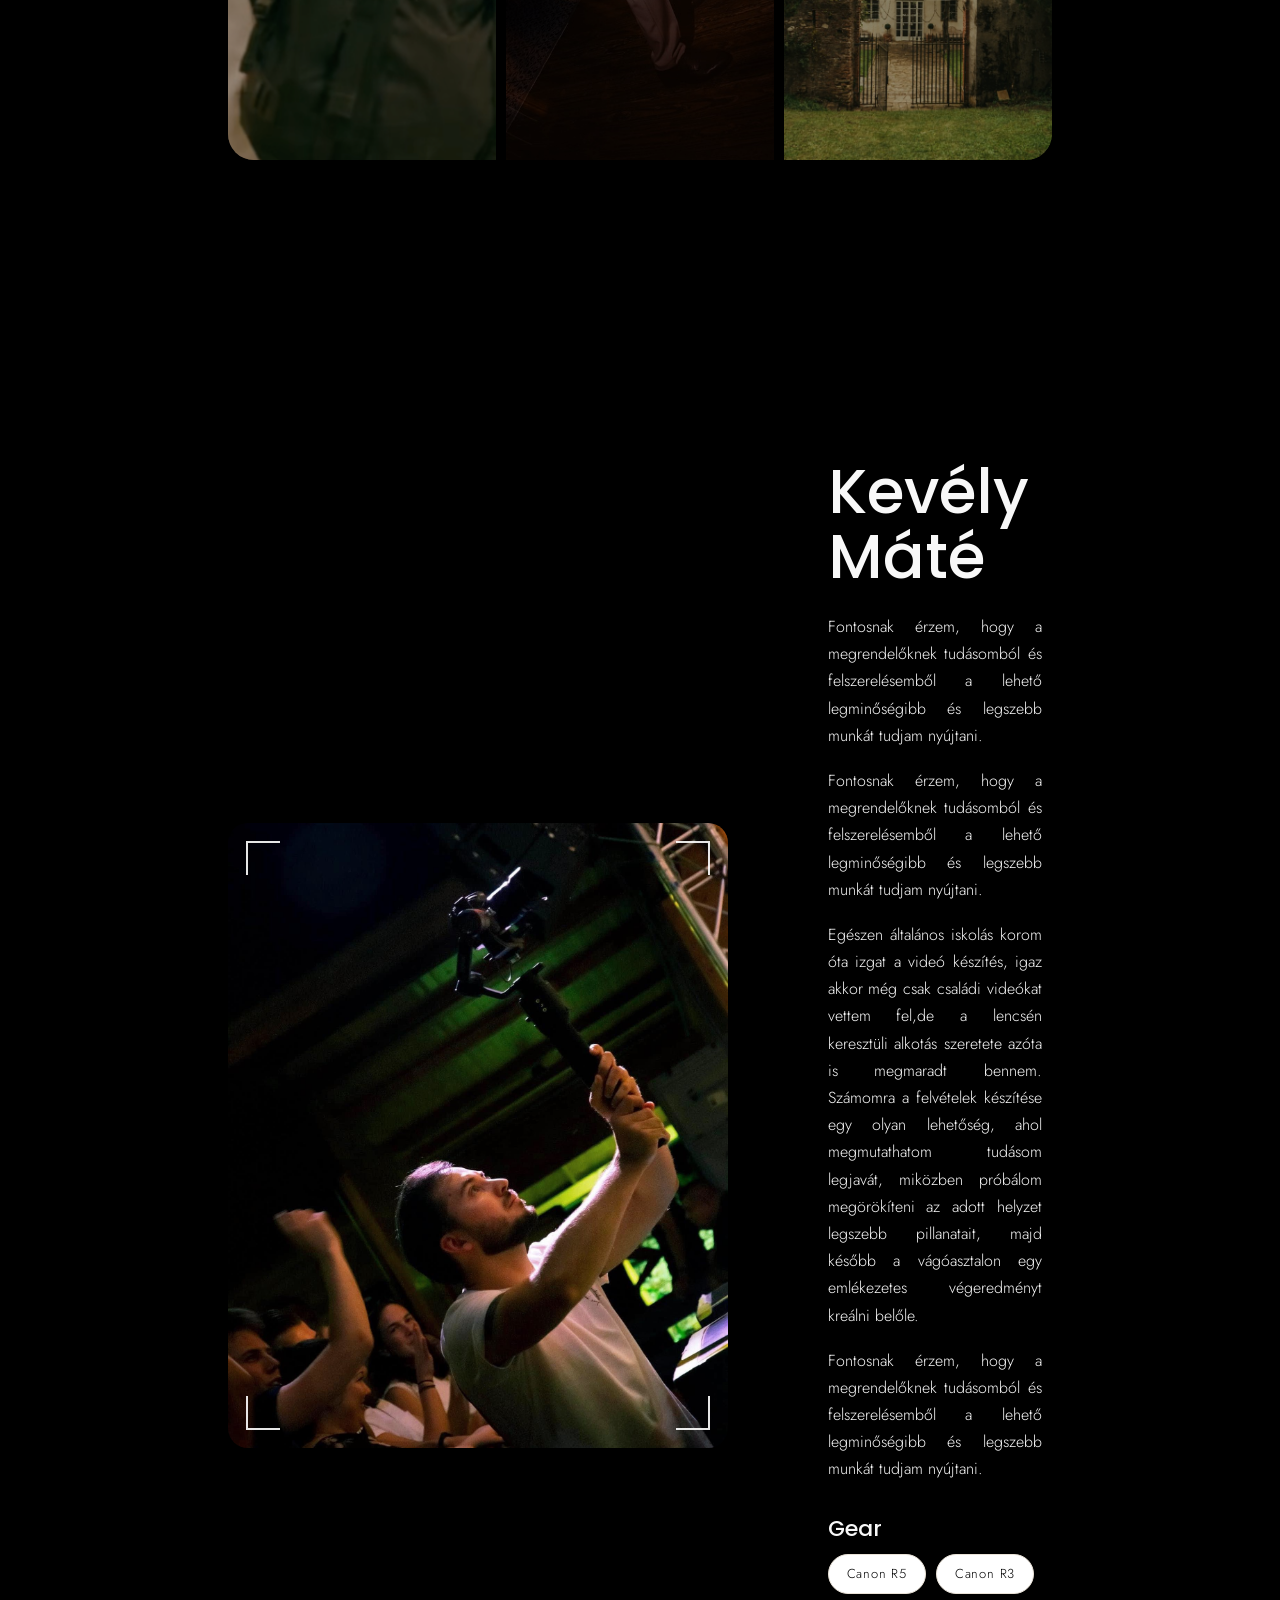
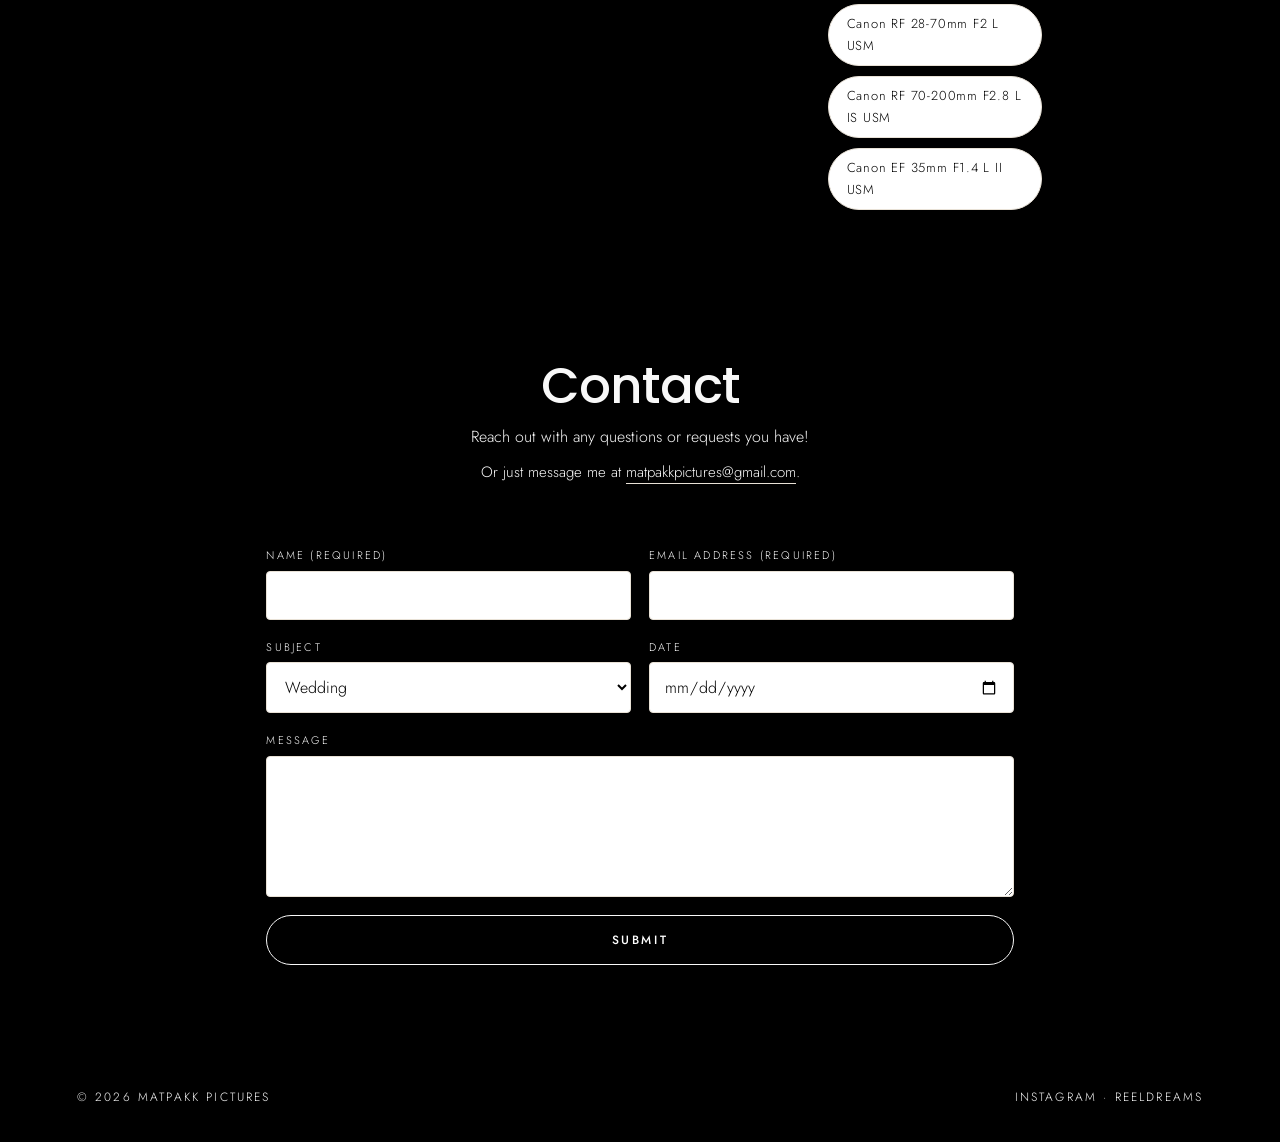
==== commit e8cf2248: "Add files via upload" ====
--- a/index.html
+++ b/index.html
@@ -16,7 +16,7 @@
   <link rel="stylesheet" href="style.css">
 </head>
 
-<body>
+<body class="home">
 
   <header class="nav" id="nav">
     <a class="brand" href="#top" aria-label="Back to top">
@@ -27,6 +27,7 @@
     <button class="burger" id="burger" aria-label="Menu" aria-expanded="false"><span></span><span></span></button>
     <nav id="menu">
       <a href="./motion.html">Motion</a>
+        
       <a href="./videos.html">Live Shows</a>
       <a href="https://www.reeldreams.net/">Wedding</a>
       <a href="./photos.html">Photos</a>
@@ -37,7 +38,7 @@
 
   <section class="hero" id="top">
     <video class="hero-video" autoplay muted loop playsinline preload="auto">
-      <source src="./videos/donovaly dron.mov" type="video/mp4">
+      <source src="./videos/hero2.mp4" type="video/mp4">
     </video>
     <div class="hero-in">
       <p class="eyebrow rv">Capturing moments, creating memories. </p>
@@ -52,7 +53,6 @@
         <a href="https://www.instagram.com/matpakk/"><img src="./images/instagram-logo-facebook-2-svgrepo-com.svg" alt="instagram icon"></a>
         <a href="https://www.reeldreams.net/">REELDREAMS</a>
       </div>
-    <div class="reels" id="reels" aria-label="Instagram reels"></div>
     <a class="scroll" href="#choices">View Work ↓</a>
   </section>
 
@@ -91,22 +91,31 @@
       </figure>
       <div class="bio">
         <!-- <p class="eyebrow rv">About</p> -->
-        <h2 class="rv" style="--d:.1s">About Máté</h2>
-        <p class="rv" style="--d:.2s">Egészen általános iskolás korom óta izgat a
-        videó készítés, igaz akkor még csak családi
-        videókat vettem fel,de a lencsén keresztüli
-        alkotás szeretete azóta is megmaradt bennem.
-        Számomra a felvételek készítése egy olyan
-        lehetőség, ahol megmutathatom tudásom
-        legjavát, miközben próbálom megörökíteni az
-        adott helyzet legszebb pillanatait, majd később
-        a vágóasztalon egy emlékezetes végeredményt kreálni belőle.
-                </p>
-        <p class="rv" style="--d:.3s">Fontosnak érzem, hogy a megrendelőknek
-        tudásomból és felszerelésemből a lehető
-        legminőségibb és legszebb munkát tudjam
-        nyújtani.
-        </p>
+        <h2 class="rv" style="--d:.1s">Kevély Máté</h2>
+<p class="rv" style="--d:.3s">Fontosnak érzem, hogy a megrendelőknek
+  tudásomból és felszerelésemből a lehető
+  legminőségibb és legszebb munkát tudjam
+  nyújtani.
+</p>
+<p class="rv" style="--d:.3s">Fontosnak érzem, hogy a megrendelőknek
+  tudásomból és felszerelésemből a lehető
+  legminőségibb és legszebb munkát tudjam
+  nyújtani.
+</p>
+<p class="rv" style="--d:.2s">Egészen általános iskolás korom óta izgat a
+  videó készítés, igaz akkor még csak családi
+  videókat vettem fel,de a lencsén keresztüli
+  alkotás szeretete azóta is megmaradt bennem.
+  Számomra a felvételek készítése egy olyan
+  lehetőség, ahol megmutathatom tudásom
+  legjavát, miközben próbálom megörökíteni az
+  adott helyzet legszebb pillanatait, majd később
+  a vágóasztalon egy emlékezetes végeredményt kreálni belőle.
+</p>
+<p class="rv" style="--d:.3s">Fontosnak érzem, hogy a megrendelőknek
+  tudásomból és felszerelésemből a lehető
+  legminőségibb és legszebb munkát tudjam
+  nyújtani.
         <h3 class="rv" style="--d:.4s">Gear</h3>
         <ul class="kit rv" style="--d:.5s">
           <li>Canon R5</li>
@@ -120,7 +129,7 @@
   </section>
 
   <section class="sec alt" id="contact">
-    <div class="sec-h rv"><span></span>
+    <div class="sec-h rv" style="margin-bottom: 0px;"><span></span>
       <h2>Contact</h2>
       <p>Reach out with any questions or requests you have!</p>
       <p class="full small">Or just message me at <a href="mailto:matpakkpictures@gmail.com">matpakkpictures@gmail.com</a>.</p>
--- a/style.css
+++ b/style.css
@@ -1,5 +1,5 @@
 :root {
-  --bg: black;
+  --bg: rgb(0, 0, 0);
   --alt: #faf7f2;
   --white: rgb(248, 248, 248);
   --ink: rgb(248, 248, 248);;
@@ -27,6 +27,8 @@
 }
 
 body {
+  min-height: 100vh;
+  min-height: 100dvh;
   overflow-x: hidden;
   margin: 0;
   background: var(--bg);
@@ -34,6 +36,25 @@
   font-family: var(--sans);
   font-weight: 300;
   line-height: 1.7;
+}
+
+.photospage {
+  position: relative;
+  isolation: isolate;
+}
+
+.photospage>img {
+  position: fixed;
+  inset: 0;
+  z-index: -1;
+  width: 100%;
+  height: 100vh;
+  height: 100lvh;
+  max-width: none;
+  object-fit: cover;
+  filter: blur(20px) brightness(.35) saturate(1);
+  transform: scale(1.2);
+  pointer-events: none;
 }
 
 .logos {
@@ -80,14 +101,13 @@
 .choices:hover img {
   transform: scale(1.12);
   transition: transform .9s cubic-bezier(.2, .8, .2, 1);
-  filter: brightness(1.3)
 }
 
 #choices::after {
     position: absolute;
     inset: 0;
     content: "";
-    background: rgba(0, 0, 0, 0.2);
+    /* background: rgba(0, 0, 0, 0.2); */
   /* background: linear-gradient(to bottom,
         rgba(0, 0, 0, 1) 0%, */
         /* solid black at the very top */
@@ -101,7 +121,6 @@
 .choices:hover video {
   transform: scale(1.12);
   transition: transform .9s cubic-bezier(.2, .8, .2, 1);
-  filter: brightness(1.2)
 }
 
 .choices:nth-child(-n+2) {
@@ -185,72 +204,129 @@
   color: var(--white) !important;
 }
 
-.liveshows {
+.vwrap {
+  width: min(1100px, 100% - 2 * var(--pad));
+  margin-inline: auto;
+}
+
+/* sticky footer */
+.reels-page {
+  min-height: 100vh;
+  min-height: 100dvh;
+  display: flex;
+  flex-direction: column;
+}
+
+.reels-page main {
+  flex: 1;
+}
+
+/* navbar floats over the banner */
+body:not(.home) .nav,
+body:not(.home) .nav.solid {
+  background: linear-gradient(rgba(0, 0, 0, .55), rgba(0, 0, 0, 0));
+}
+
+/* 1. banner */
+.vbanner {
+  position: relative;
   display: grid;
-  padding:200px 200px;
-  grid-template-columns: 1fr 1fr;
-  gap: 50px;
+  place-items: center;
+  min-height: 36vh;
+  padding: calc(var(--nav) + env(safe-area-inset-top)) var(--pad) 40px;
+  text-align: center;
+  overflow: hidden;
+}
+
+.vbanner img {
+  position: absolute;
+  inset: 0;
+  width: 100%;
+  height: 100%;
+  max-width: none;
+  object-fit: cover;
+}
+
+.vbanner::after {
+  content: "";
+  position: absolute;
+  inset: 0;
+  background: linear-gradient(rgba(0, 0, 0, .55), rgba(0, 0, 0, .35) 50%, #000 100%);
+}
+
+.vbanner-text {
+  position: relative;
+  z-index: 1;
+}
+
+.vbanner h1 {
+  font-size: clamp(34px, 5vw, 64px);
+  font-weight: 400;
+  letter-spacing: -.01em;
+}
+
+.vbanner p {
+  margin: 14px 0 0;
+  font-size: clamp(16px, 1.6vw, 20px);
+}
+
+/* 2. text */
+.vtext {
+  padding: 80px 0 40px;
+  display: grid;
+  justify-content: center;
+}
+
+.vtext h2 {
+  margin-bottom: 28px;
+  font-size: clamp(30px, 3.6vw, 44px);
+}
+
+.vtext p {
+  max-width: auto;
+  margin: 0 0 20px;
+  font-size: 17px;
+  line-height: 1.85;
+  color: rgba(248, 248, 248, .78) !important;
+}
+
+.vtext .link {
+  color: var(--gold);
+  border-bottom: 1px solid currentColor;
+}
+
+/* 3. shorts */
+.shorts-sec {
+  padding: 20px 0 100px;
 }
 
 .shorts {
   display: grid;
-  grid-template-columns: repeat(4, 180px);
-  gap: 10px;
+  grid-template-columns: repeat(4, 1fr);
+  gap: 16px;
 }
 
 .short {
+  position: relative;
   display: block;
-  position: relative;
-  aspect-ratio: 9 /16;
-  border-radius: 20px;
+  aspect-ratio: 9 / 16;
+  overflow: hidden;
+  border-radius: 6px;
 }
 
 .short img {
   width: 100%;
   height: 100%;
+  max-width: none;
   object-fit: cover;
   display: block;
-  transition: transform 0.3s ease;
-  border-radius: 20px;
+  border-radius: 0;
+  transition: transform .6s cubic-bezier(.2, .8, .2, 1);
 }
 
 .short:hover img {
   transform: scale(1.05);
 }
-
-.short span {
-  position: absolute;
-  inset: 0;
-  display: grid;
-  place-items: center;
-  color: white;
-  font-size: 24px;
-  background: rgba(0, 0, 0, 0.15);
-}
-
-.showstext {
-  display: grid;
-  justify-content: center;
-  text-align: justify;
-}
-
-.showstext h2 {
-  text-align: center;
-  font-size: clamp(32px, 4vw, 56px);
-  margin-bottom: 20px;
-}
-
-.showstext p {
-  font-size: 16px;
-  line-height: 1.8;
-}
-
-/* #photography{
-  display: grid;
-  grid-template-columns: 1fr 1fr 1fr;
-  gap: 10px;
-  object-fit: cover;
-} */
 
 /* ---------- scroll animations (replay every time) ---------- */
 .rv {
@@ -279,11 +355,15 @@
 
 .gallery {
   display: grid;
-  grid-template-columns: repeat(4, 1fr);
+  grid-template-columns: repeat(5, 1fr);
   grid-auto-rows: 260px;
   grid-auto-flow: dense;
   /* fills holes so there are no gaps */
   gap: 8px;
+}
+
+.gallery .shot img {
+  cursor: zoom-in;
 }
 
 .shot {
@@ -358,6 +438,11 @@
   /*box-shadow: 0 1px 0 var(--line)*/
 }
 
+.photos-page .nav,
+.photos-page .nav.solid {
+  background: transparent;
+}
+
 .brand {
   display: flex;
   align-items: center;
@@ -435,6 +520,7 @@
 }
 
 .nav .cta {
+  background:#e5242b;
   border: 1px solid currentColor;
   padding: 8px 20px;
   border-radius: 99px;
@@ -442,7 +528,7 @@
 }
 
 .nav .cta:hover {
-  background: #e5242b;
+  background: transparent;
   border-color: var(--gold);
   color: #fff
 }
@@ -606,7 +692,7 @@
 
 /* ---------- sections ---------- */
 .sec {
-  padding: 50px var(--pad) 50px;
+  padding: 50px 220px 50px;
   margin: 0 8px;
 }
 
@@ -615,8 +701,14 @@
 
 }
 
+.sec.alt.photospage{
+  padding: var(--nav) 100px 50px;
+  margin: 0 8px;
+}
+
 .sec.alt {
-  padding: var(--pad);
+  padding: 100px 220px 50px;
+  margin: 0 8px;
 }
 
 .sec-h {
@@ -648,6 +740,8 @@
 }
 
 /* about */
+
+
 .about {
   display: grid;
   grid-template-columns: minmax(400px, 500px) 1fr;
@@ -655,7 +749,7 @@
   align-items: center;
   max-width: 1200px;
   margin: 0 auto;
-  padding-top: 0;
+  padding-top: 100px;
 }
 
 .photo {
@@ -847,10 +941,10 @@
 .mgrid {
   position: relative;
   overflow: hidden;
-  columns: 2;
+  columns: 3;
   /* column-width: 10px; */
-  column-gap: 100px;
-  padding: 50px 100px;
+  column-gap: 50px;
+  padding: 50px 0px;
 }
 
 .mgrid .tile {
@@ -927,13 +1021,14 @@
   opacity: 1;
 }
 
-.pic>img {
+.pic img {
   position: absolute;
   inset: 0;
   width: 100%;
   height: 100%;
   object-fit: cover;
-  transition: transform 1s
+  transition: transform 0.5s ease,
+    filter 0.5s ease
 }
 
 .pic iframe {
@@ -949,6 +1044,7 @@
 
 .tile:hover .pic>img {
   transform: scale(1.05);
+  filter: brightness(0.3);
 }
 
 /* .play {
@@ -1150,6 +1246,7 @@
 footer {
   display: flex;
   justify-content: space-between;
+  margin-top: auto;
   gap: 12px;
   flex-wrap: wrap;
   padding: 34px var(--pad) calc(34px + env(safe-area-inset-bottom, 0px));
@@ -1252,6 +1349,97 @@
   letter-spacing: 0;
   margin-right: 12px
 }
+
+/* Photo lightbox */
+.photo-lightbox {
+  position: fixed;
+  inset: 0;
+  z-index: 1000;
+  display: flex;
+  align-items: center;
+  justify-content: center;
+  background: rgba(0, 0, 0, 0.94);
+  opacity: 0;
+  visibility: hidden;
+  transition: opacity 0.35s ease, visibility 0.35s ease;
+}
+
+.photo-lightbox.open {
+  opacity: 1;
+  visibility: visible;
+}
+
+.plb-figure {
+  margin: 0;
+  max-width: min(92vw, 1500px);
+  max-height: 88vh;
+  display: flex;
+  align-items: center;
+  justify-content: center;
+}
+
+.plb-figure img {
+  max-width: 100%;
+  max-height: 88vh;
+  width: auto;
+  height: auto;
+  object-fit: contain;
+  border-radius: 2px;
+  box-shadow: 0 30px 90px rgba(0, 0, 0, 0.65);
+}
+
+.plb-close {
+  position: absolute;
+  top: 22px;
+  right: 30px;
+  background: none;
+  border: none;
+  color: #fff;
+  font-size: 2.4rem;
+  line-height: 1;
+  cursor: pointer;
+  opacity: 0.7;
+  transition: opacity 0.25s ease;
+}
+
+.plb-close:hover {
+  opacity: 1;
+}
+
+.plb-arrow {
+  position: absolute;
+  top: 50%;
+  transform: translateY(-50%);
+  width: 54px;
+  height: 54px;
+  border-radius: 50%;
+  display: flex;
+  align-items: center;
+  justify-content: center;
+  background: rgba(255, 255, 255, 0.06);
+  border: 1px solid rgba(255, 255, 255, 0.15);
+  color: #fff;
+  font-size: 1.15rem;
+  cursor: pointer;
+  transition: background 0.25s ease;
+}
+
+.plb-arrow:hover {
+  background: rgba(255, 255, 255, 0.18);
+}
+
+.plb-arrow.prev {
+  left: 30px;
+}
+
+.plb-arrow.next {
+  right: 30px;
+}
+
+.gallery .shot img {
+  cursor: zoom-in;
+}
+
 
 /* ---------- mobile ---------- */
 @media(max-width:900px) {
@@ -1279,6 +1467,19 @@
   max-width: 900px
 }
 
+        .about-page {
+          padding: 60px 24px;
+        }
+    
+        .about-grid {
+          grid-template-columns: 1fr;
+          gap: 48px;
+        }
+    
+        .about-grid::before {
+          display: none;
+        }
+
   .nav nav {
     position: fixed;
     top: calc(var(--nav) + env(safe-area-inset-top));
@@ -1297,10 +1498,49 @@
     transition: opacity .3s, transform .3s
   }
 
+        .lb-arrow {
+          width: 44px;
+          height: 44px;
+        }
+    
+        .lb-arrow.prev {
+          left: 12px;
+        }
+    
+        .lb-arrow.next {
+          right: 12px;
+        }
+    
+        .lb-close {
+          top: 12px;
+          right: 16px;
+        }
+
 .gallery {
   grid-template-columns: 1fr 1fr;
   grid-auto-rows: 42vw;
   gap: 4px;
+}
+
+.vbanner {
+  min-height: 46vh;
+}
+
+.vtext {
+  padding: 50px 0 20px;
+}
+
+.vtext p {
+  font-size: 16px;
+}
+
+.shorts-sec {
+  padding-bottom: 60px;
+}
+
+.shorts {
+  grid-template-columns: repeat(2, 1fr);
+  gap: 8px;
 }
 
 .liveshows {
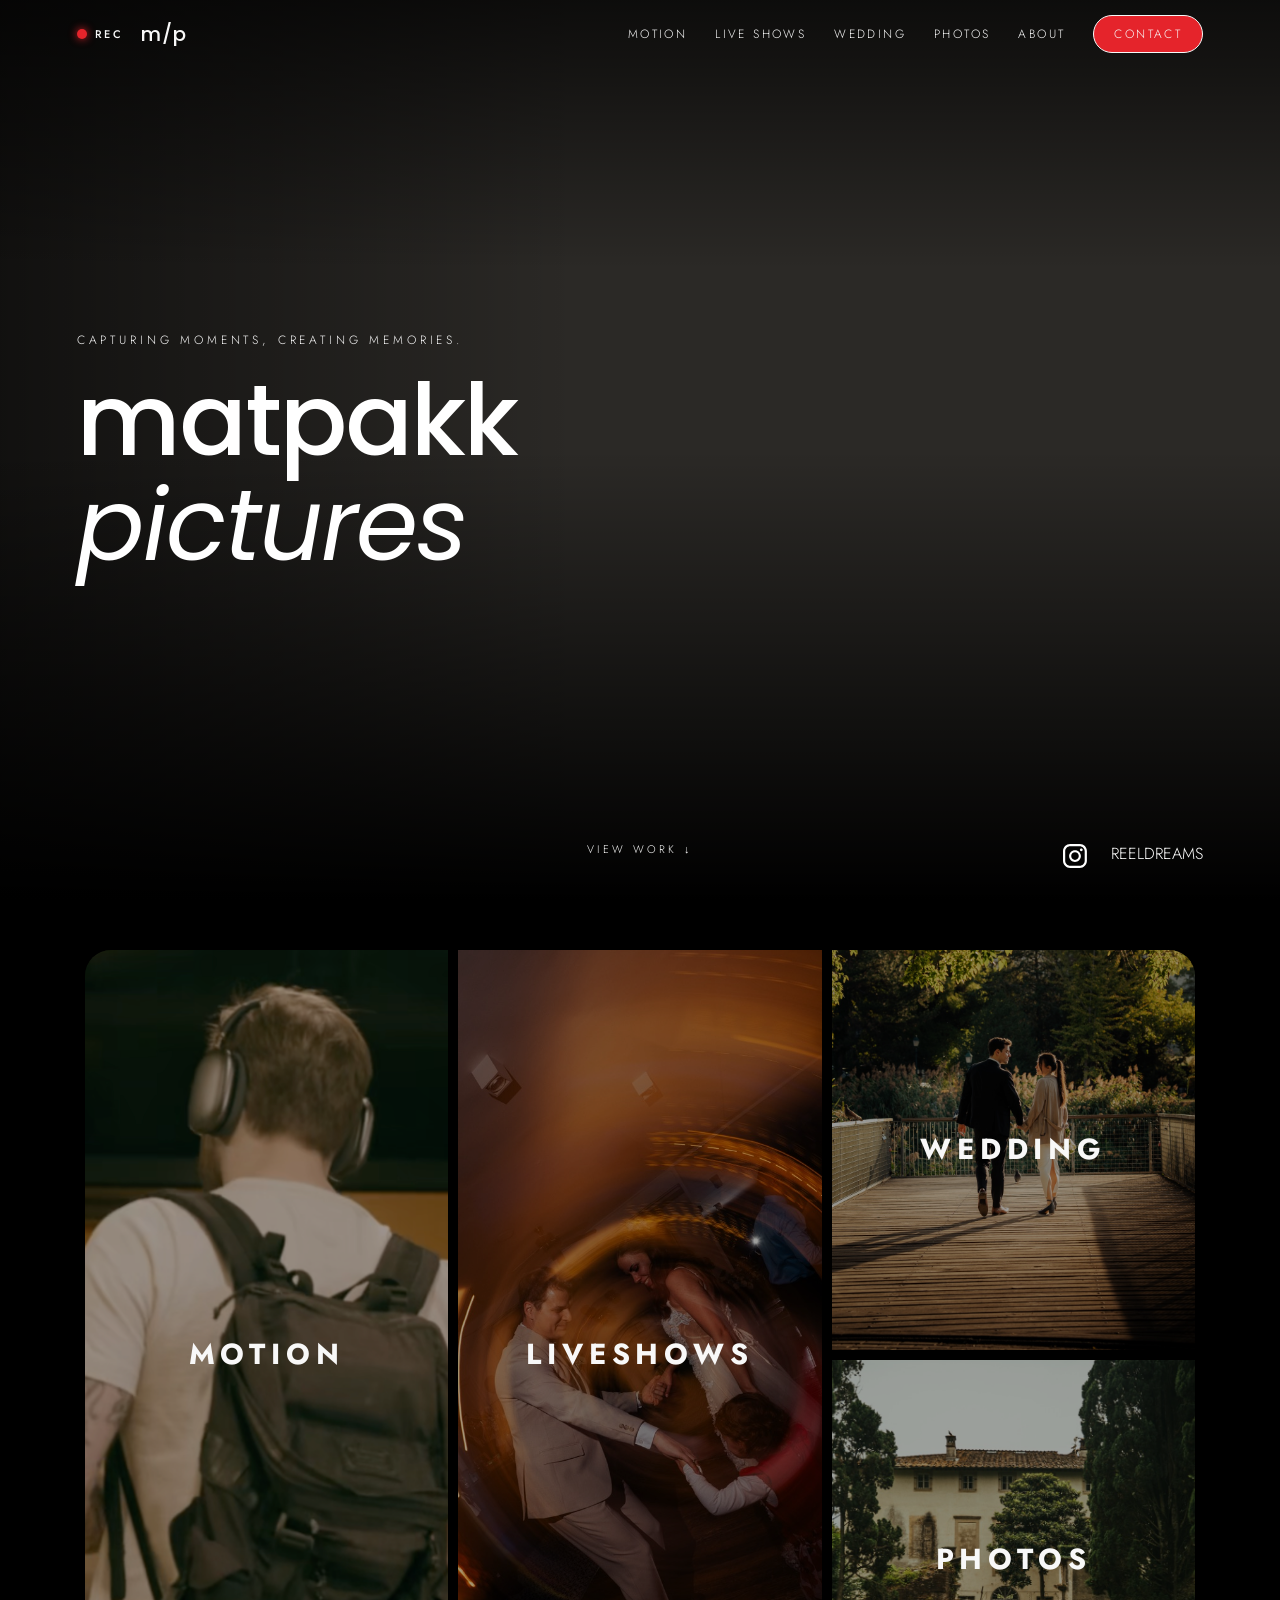
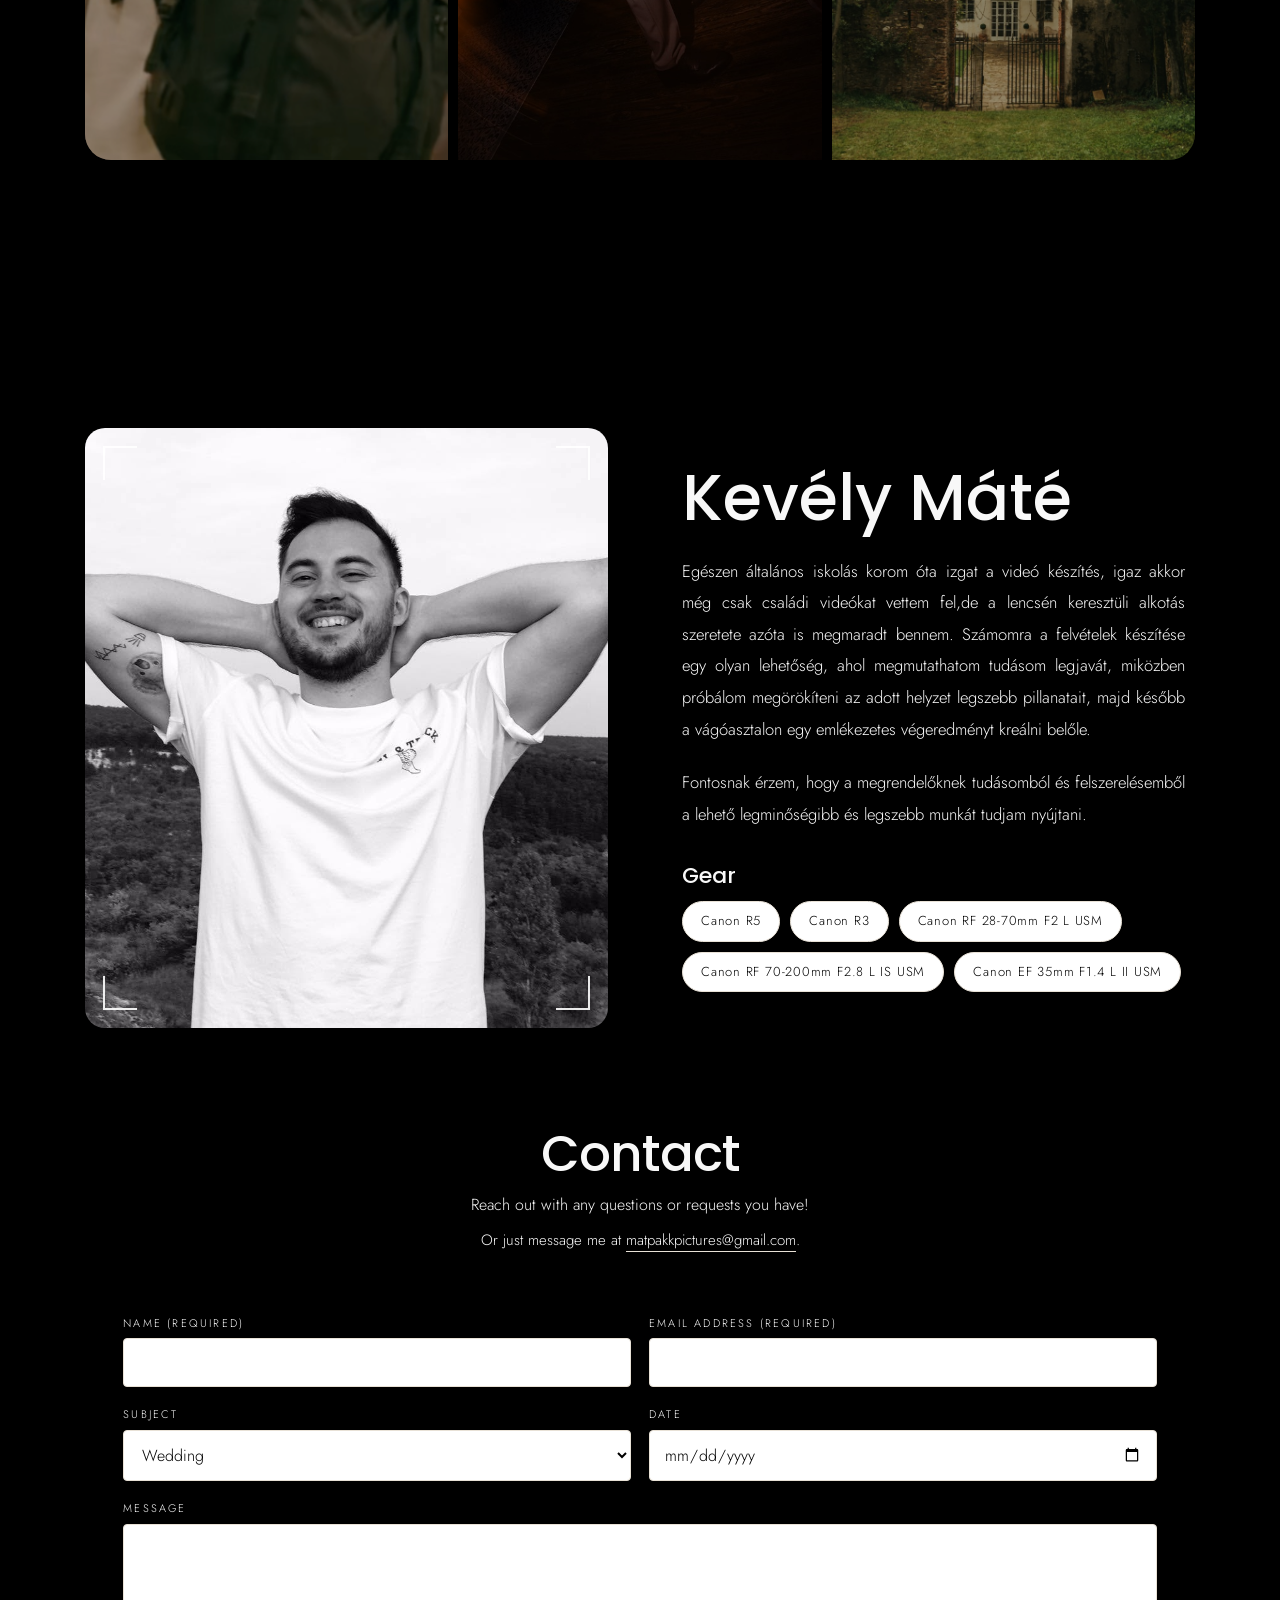
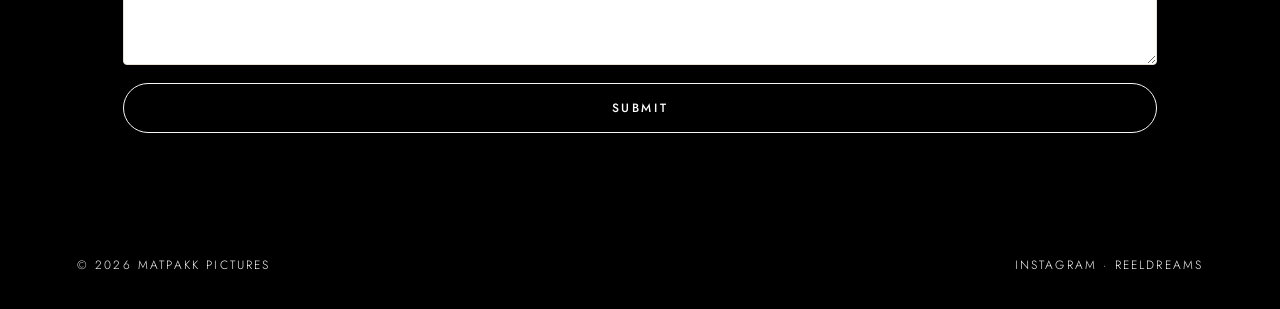
==== commit 7b8a333e: "Add files via upload" ====
--- a/index.html
+++ b/index.html
@@ -27,7 +27,6 @@
     <button class="burger" id="burger" aria-label="Menu" aria-expanded="false"><span></span><span></span></button>
     <nav id="menu">
       <a href="./motion.html">Motion</a>
-        
       <a href="./videos.html">Live Shows</a>
       <a href="https://www.reeldreams.net/">Wedding</a>
       <a href="./photos.html">Photos</a>
@@ -84,7 +83,7 @@
   <section class="sec" id="about">
     <div class="about">
       <figure class="photo rv l">
-        <img src="./images/624863823_18304397620282517_599026510253108577_n.jpg" alt="Photo of the filmmaker" onerror="this.style.display='none'">
+        <img src="./images/kv.jpg" alt="Photo of the filmmaker" onerror="this.style.display='none'">
         <i class="c tl"></i><i class="c tr"></i><i class="c bl"></i><i class="c br"></i>
         <span class="focus"></span>
         <figcaption>ƒ/1.8 · 1/50 · ISO 400</figcaption>
@@ -92,16 +91,6 @@
       <div class="bio">
         <!-- <p class="eyebrow rv">About</p> -->
         <h2 class="rv" style="--d:.1s">Kevély Máté</h2>
-<p class="rv" style="--d:.3s">Fontosnak érzem, hogy a megrendelőknek
-  tudásomból és felszerelésemből a lehető
-  legminőségibb és legszebb munkát tudjam
-  nyújtani.
-</p>
-<p class="rv" style="--d:.3s">Fontosnak érzem, hogy a megrendelőknek
-  tudásomból és felszerelésemből a lehető
-  legminőségibb és legszebb munkát tudjam
-  nyújtani.
-</p>
 <p class="rv" style="--d:.2s">Egészen általános iskolás korom óta izgat a
   videó készítés, igaz akkor még csak családi
   videókat vettem fel,de a lencsén keresztüli
--- a/style.css
+++ b/style.css
@@ -205,7 +205,6 @@
 }
 
 .vwrap {
-  width: min(1100px, 100% - 2 * var(--pad));
   margin-inline: auto;
 }
 
@@ -232,7 +231,7 @@
   position: relative;
   display: grid;
   place-items: center;
-  min-height: 36vh;
+  min-height: 16vh;
   padding: calc(var(--nav) + env(safe-area-inset-top)) var(--pad) 40px;
   text-align: center;
   overflow: hidden;
@@ -271,7 +270,7 @@
 }
 
 /* 2. text */
-.vtext {
+/* .vtext {
   padding: 80px 0 40px;
   display: grid;
   justify-content: center;
@@ -293,11 +292,11 @@
 .vtext .link {
   color: var(--gold);
   border-bottom: 1px solid currentColor;
-}
+} */
 
 /* 3. shorts */
 .shorts-sec {
-  padding: 20px 0 100px;
+  padding: var(--pad);
 }
 
 .shorts {
@@ -316,11 +315,10 @@
 
 .short img {
   width: 100%;
-  height: 100%;
+  height: 80%;
   max-width: none;
   object-fit: cover;
   display: block;
-  border-radius: 0;
   transition: transform .6s cubic-bezier(.2, .8, .2, 1);
 }
 
@@ -692,7 +690,7 @@
 
 /* ---------- sections ---------- */
 .sec {
-  padding: 50px 220px 50px;
+  padding: 50px var(--pad) 50px;
   margin: 0 8px;
 }
 
@@ -702,14 +700,15 @@
 }
 
 .sec.alt.photospage{
-  padding: var(--nav) 100px 50px;
+  padding: var(--nav) var(--pad);
+  /* padding: var(--nav) 100px 50px; */
   margin: 0 8px;
 }
 
-.sec.alt {
+/* .sec.alt {
   padding: 100px 220px 50px;
   margin: 0 8px;
-}
+} */
 
 .sec-h {
   margin-bottom: 56px;
@@ -744,22 +743,24 @@
 
 .about {
   display: grid;
-  grid-template-columns: minmax(400px, 500px) 1fr;
-  gap: clamp(40px, 7vw, 110px);
+  grid-template-columns: 1fr 1fr;
+  gap: clamp(30px, 5vw, 70px);
   align-items: center;
-  max-width: 1200px;
+
+  width: 100%;
+  max-width: 1600px;
   margin: 0 auto;
-  padding-top: 100px;
+  padding-top: var(--nav);
 }
 
 .photo {
   position: relative;
   margin: 0;
-  aspect-ratio: 4/5;
+  width: 100%;
+  height: 600px;
+  aspect-ratio: 4 / 3;
   overflow: hidden;
   border-radius: 20px;
-  /* background: linear-gradient(160deg, #e9e1d3, #cfc2ab); */
-  cursor: crosshair
 }
 
 .photo img {
@@ -867,7 +868,7 @@
 }
 
 .bio h2 {
-  font-size: clamp(38px, 4.8vw, 68px);
+font-size: clamp(45px, 5vw, 76px);
   margin-bottom: 24px
 }
 
@@ -876,9 +877,10 @@
 }
 
 .bio p {
-  max-width: 560px;
-  margin: 0 0 18px;
-  color: #4a4540;
+  max-width: 700px;
+  font-size: clamp(16px, 1.3vw, 20px);
+  line-height: 1.9;
+  margin-bottom: 22px;
   text-align: justify;
 }
 
@@ -941,14 +943,16 @@
 .mgrid {
   position: relative;
   overflow: hidden;
-  columns: 3;
+  columns: 2;
   /* column-width: 10px; */
   column-gap: 50px;
-  padding: 50px 0px;
+  padding: var(--nav)
 }
 
 .mgrid .tile {
   margin-bottom: 60px;
+  width: auto;
+  height: auto;
   /* background:
   linear-gradient(to bottom, rgba(0, 0, 0, .7), rgba(0, 0, 0, 0) 30%); */
 }
@@ -959,15 +963,15 @@
   place-items: center;
   text-align: center;
   padding: 0;
-  /* background: rgba(0, 0, 0, 0.35); */
+        
 }
 
 .mgrid .tile figcaption b {
   font-family: var(--sans);
   font-size: 29px;
-  font-weight: 300;
   letter-spacing: 0.2em;
   text-transform: uppercase;
+  font-weight: bold;
     text-shadow: 0 2px 14px rgba(0, 0, 0, .7);
 }
 
@@ -975,21 +979,6 @@
   content: "";
   position: absolute;
   inset: 0;
-  /* background: linear-gradient(to bottom,
-        rgba(0, 0, 0, 1) 0%, */
-        /* solid black at the very top */
-        /* rgba(0, 0, 0, .40) 5%,
-        rgba(0, 0, 0, 0) 6% */
-        /* clear at the bottom */
-      /* ),
-      linear-gradient(to top,
-          rgba(0, 0, 0, 1) 0%, */
-          /* solid black at the very top */
-          /* rgba(0, 0, 0, .40) 5%,
-          rgba(0, 0, 0, 0) 6% */
-          /* clear at the bottom */
-        /* ); */
-      
   pointer-events: none;
 }
 
@@ -1006,7 +995,7 @@
   position: relative;
   height: var(--h, 300px);
   overflow: hidden;
-  border-radius: 20px;
+  /* border-radius: 20px; */
   container-type: size;
   /* filter: grayscale(1); */
   /* background: linear-gradient(135deg, #e9e1d3, #cfc2ab); */
@@ -1522,6 +1511,10 @@
   gap: 4px;
 }
 
+.photospage {
+  padding: 0;
+}
+
 .vbanner {
   min-height: 46vh;
 }
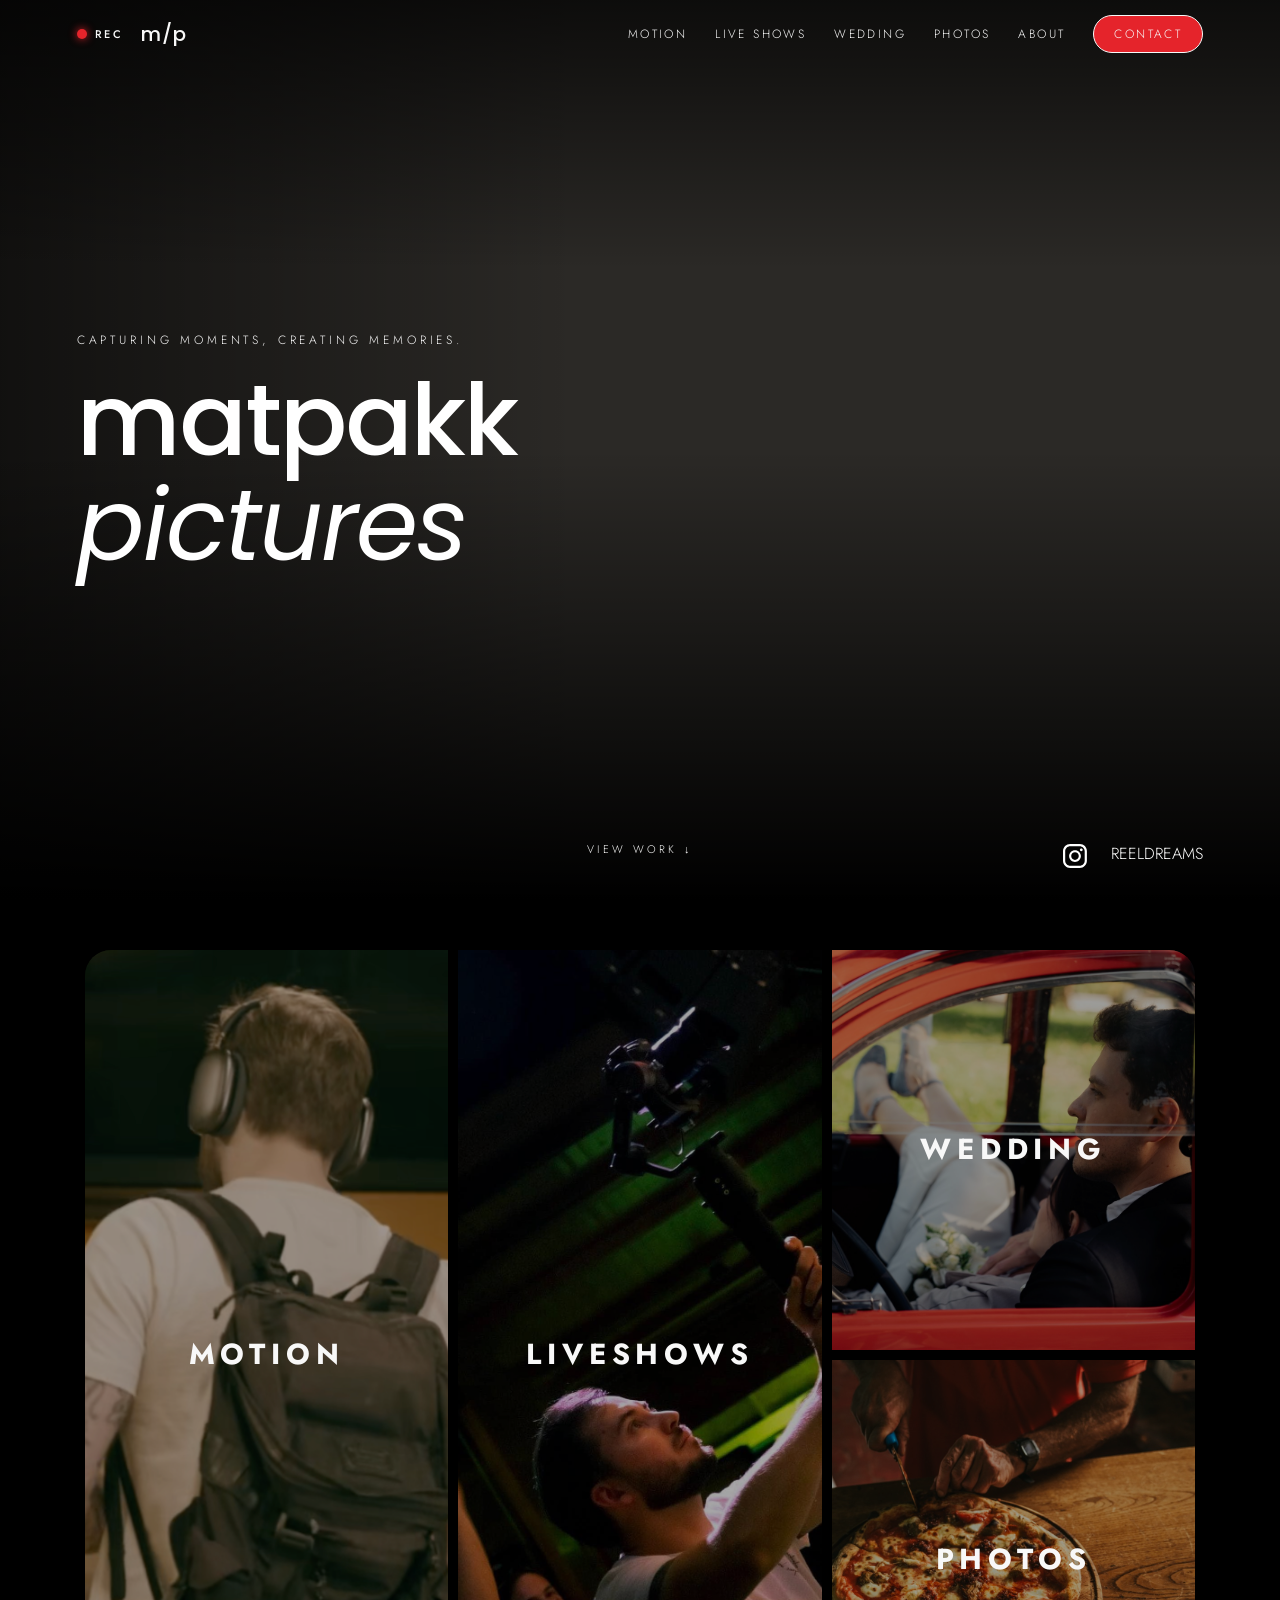
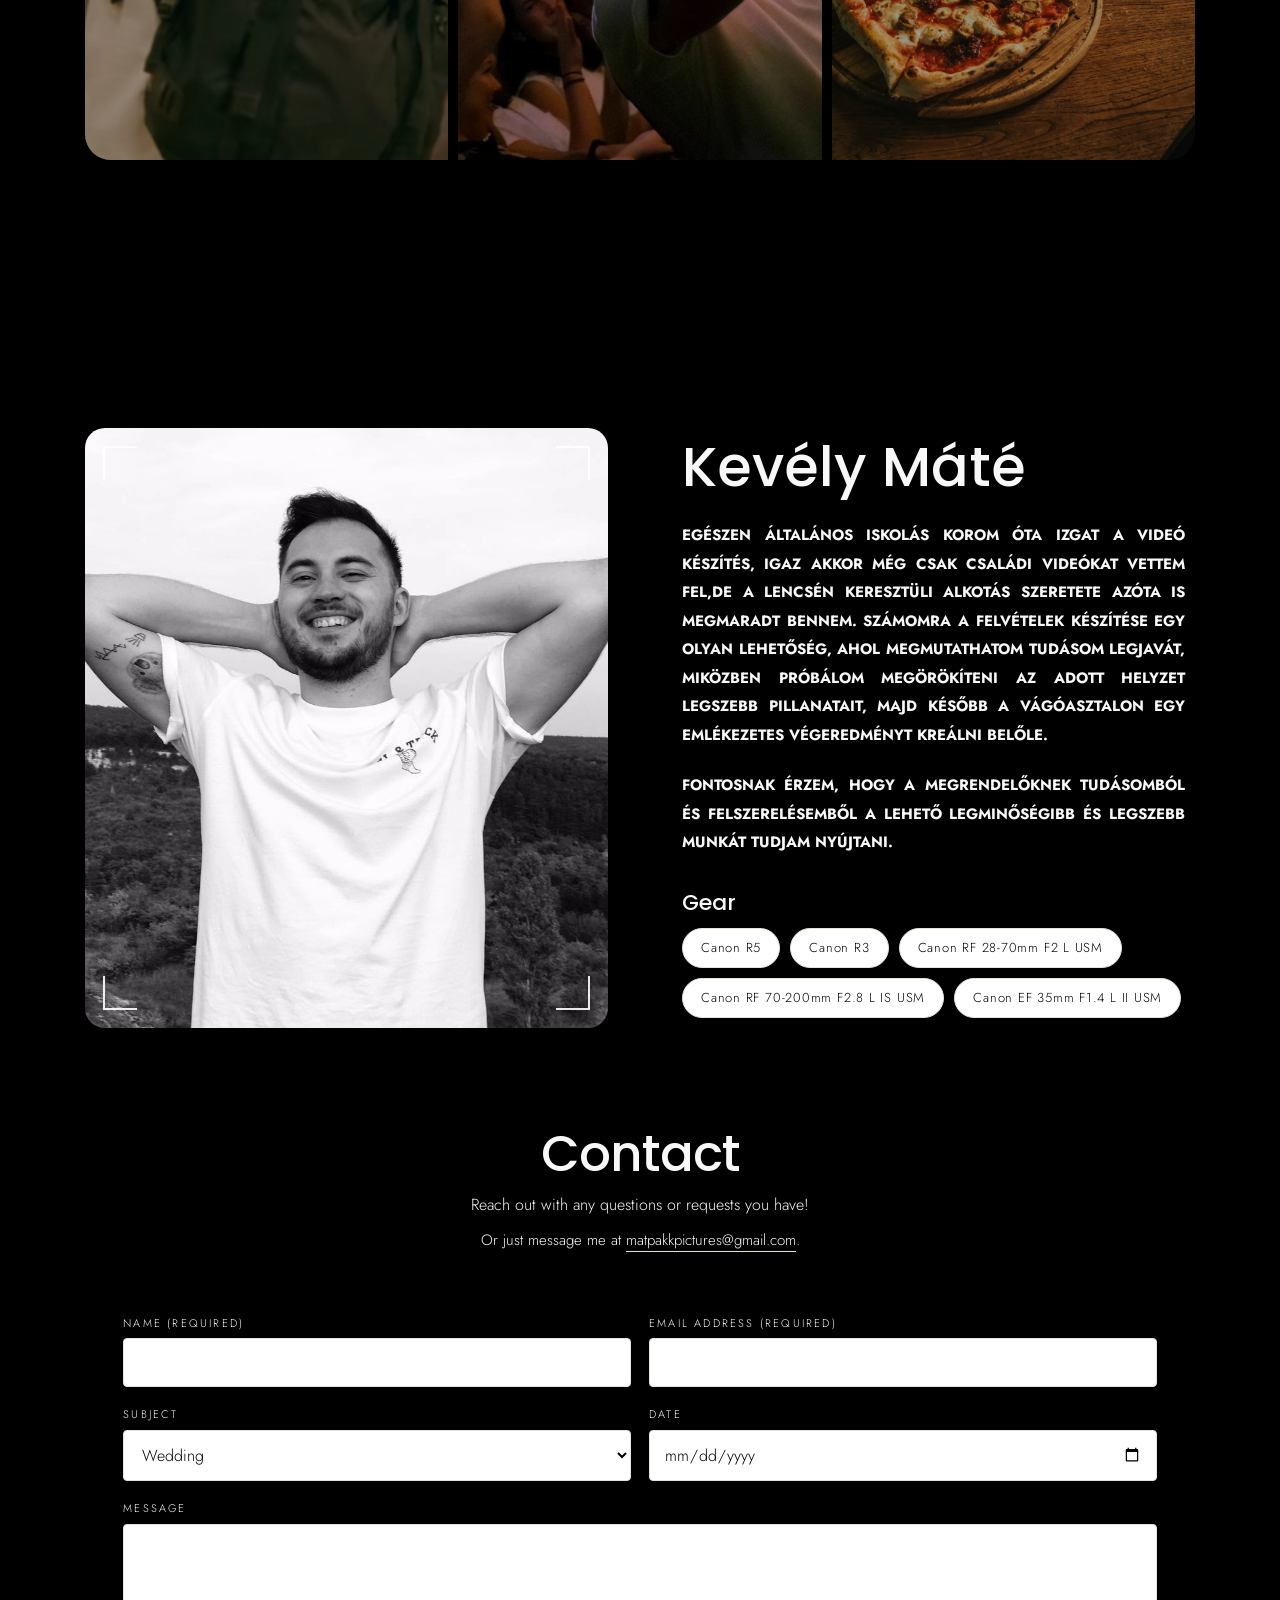
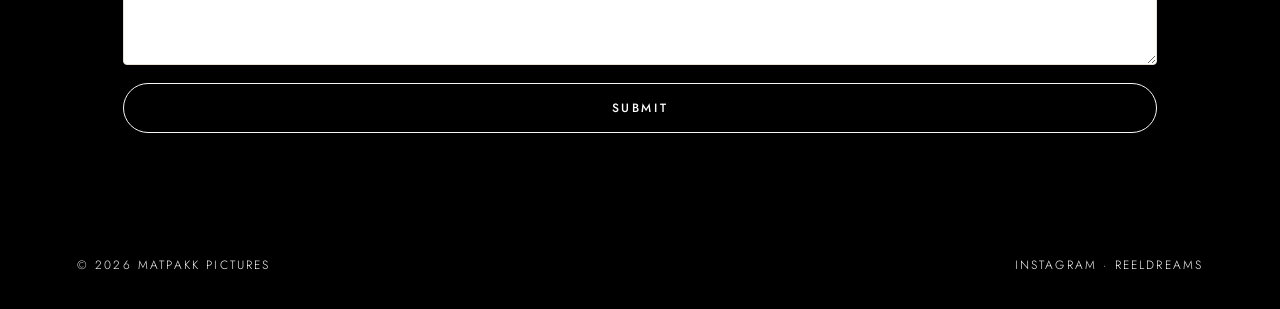
==== commit 74276abf: "Add files via upload" ====
--- a/index.html
+++ b/index.html
@@ -65,15 +65,15 @@
   </a>
   </a>
   <a href="./videos.html" class="choices">
-    <img src="./images/P1202937.jpeg" alt="">
+    <img src="./images/624863823_18304397620282517_599026510253108577_n.jpg" alt="">
     <span>LIVESHOWS</span>
   </a>
   <a href="https://www.reeldreams.net/" class="choices">
-    <img src="./images/Lea_Gergely_Mini_Kreativ-54.jpeg" alt="">
+    <img src="./images/P1205666.jpeg" alt="">
     <span>WEDDING</span>
   </a>
     <a href="./photos.html" class="choices">
-      <img src="./images/1199707.jpeg" alt="">
+      <img src="./images/1199607.jpeg" alt="">
       <span>PHOTOS</span>
     </a>
 </div>
--- a/style.css
+++ b/style.css
@@ -209,12 +209,16 @@
 }
 
 /* sticky footer */
+.about-page,
+.contact-page,
 .reels-page {
   min-height: 100vh;
   min-height: 100dvh;
   display: flex;
   flex-direction: column;
 }
+
+
 
 .reels-page main {
   flex: 1;
@@ -315,15 +319,17 @@
 
 .short img {
   width: 100%;
-  height: 80%;
+  height: 100%;
   max-width: none;
   object-fit: cover;
   display: block;
   transition: transform .6s cubic-bezier(.2, .8, .2, 1);
+  filter: brightness(0.9);
 }
 
 .short:hover img {
   transform: scale(1.05);
+  filter: brightness(1);
 }
 
 /* ---------- scroll animations (replay every time) ---------- */
@@ -425,7 +431,7 @@
   align-items: center;
   justify-content: space-between;
   height: calc(var(--nav) + env(safe-area-inset-top));
-  padding: env(safe-area-inset-top, 0) var(--pad) 0;
+  padding: 0 var(--pad) 0;
   color: #fff;
   /* transition: background .4s, color .4s, box-shadow .4s */
 }
@@ -868,7 +874,7 @@
 }
 
 .bio h2 {
-font-size: clamp(45px, 5vw, 76px);
+font-size: clamp(45px, 5vw, 56px);
   margin-bottom: 24px
 }
 
@@ -878,7 +884,9 @@
 
 .bio p {
   max-width: 700px;
-  font-size: clamp(16px, 1.3vw, 20px);
+  font-size: 15px;
+  font-weight: bold;
+  text-transform: uppercase;
   line-height: 1.9;
   margin-bottom: 22px;
   text-align: justify;
@@ -946,7 +954,7 @@
   columns: 2;
   /* column-width: 10px; */
   column-gap: 50px;
-  padding: var(--nav)
+  padding: var(--nav) var(--pad)
 }
 
 .mgrid .tile {
@@ -972,7 +980,7 @@
   letter-spacing: 0.2em;
   text-transform: uppercase;
   font-weight: bold;
-    text-shadow: 0 2px 14px rgba(0, 0, 0, .7);
+  text-shadow: 0 2px 14px rgba(0, 0, 0, .7);
 }
 
 .mgrid .pic::after {
@@ -1002,7 +1010,7 @@
 }
 
 .pic figcaption b {
-  opacity: 0;
+  opacity: 1;
   transition: opacity 0.5s ease;
 }
 
@@ -1017,7 +1025,8 @@
   height: 100%;
   object-fit: cover;
   transition: transform 0.5s ease,
-    filter 0.5s ease
+    filter 0.5s ease;
+      filter: brightness(0.3);
 }
 
 .pic iframe {
@@ -1033,7 +1042,7 @@
 
 .tile:hover .pic>img {
   transform: scale(1.05);
-  filter: brightness(0.3);
+  filter: brightness(0.6);
 }
 
 /* .play {
@@ -1478,7 +1487,7 @@
     align-items: flex-start;
     gap: 6px;
     padding: 20px var(--pad) 28px;
-    background: rgba(255, 255, 255, .97);
+    /* background: rgba(255, 255, 255, .97); */
     color: var(--ink);
     box-shadow: 0 20px 30px -20px rgba(0, 0, 0, .2);
     transform: translateY(-12px);
@@ -1511,12 +1520,15 @@
   gap: 4px;
 }
 
+.sec.alt.photospage{
+  padding: 20px 0;
+}
 .photospage {
-  padding: 0;
+  inset: 0;
 }
 
 .vbanner {
-  min-height: 46vh;
+  min-height: 16vh;
 }
 
 .vtext {
@@ -1529,6 +1541,10 @@
 
 .shorts-sec {
   padding-bottom: 60px;
+}
+
+.vwrap {
+  padding: var(--nav) 0;
 }
 
 .shorts {
@@ -1589,17 +1605,40 @@
        grid-row: auto !important;
      }
 
-  .nav nav.open {
-    transform: none;
-    background: transparent;
-    backdrop-filter: blur(20px);
-    -webkit-backdrop-filter: blur(20px);
-    opacity: 1;
-    pointer-events: auto;
-    height: 100%;
-    display: flex;
-    align-items: center;
-  }
+
+/* No blur directly on the parent */
+#nav.open {
+  background: transparent;
+  backdrop-filter: none;
+  -webkit-backdrop-filter: none;
+  isolation: isolate;
+  overflow: visible;
+}
+
+/* One full-screen background behind the bar AND menu */
+#nav.open::before {
+  content: "";
+  position: fixed;
+  inset: 0;
+  z-index: -1;
+  pointer-events: none;
+  background: rgba(255, 255, 255, 0.2);
+  backdrop-filter: blur(100px);
+  -webkit-backdrop-filter: blur(100px);
+}
+
+/* Menu sits above that background */
+#nav nav.open {
+  transform: none;
+  background: transparent;
+  backdrop-filter: none;
+  -webkit-backdrop-filter: none;
+  opacity: 1;
+  pointer-events: auto;
+  height: 100%;
+  display: flex;
+  align-items: center;
+}
 
   .hero .eyebrow {
     font-size: 15px;
@@ -1607,17 +1646,26 @@
 
   .rec em {
     display: none;
+  }
+
+  .about-page {
+    padding: 0;
   }
 
   .about,
   .contact {
     grid-template-columns: 1fr;
-    padding-top: 20px;
+    /* padding-top: 20px; */
+  }
+
+  .about .photo {
+    height: 80%;
   }
 
   .sec, .sec.alt {
-    padding: 70px 0 20px;
-  }
+    padding: var(--nav) 0 20px;
+  }
+
 
   .vgrid {
     padding: 0;
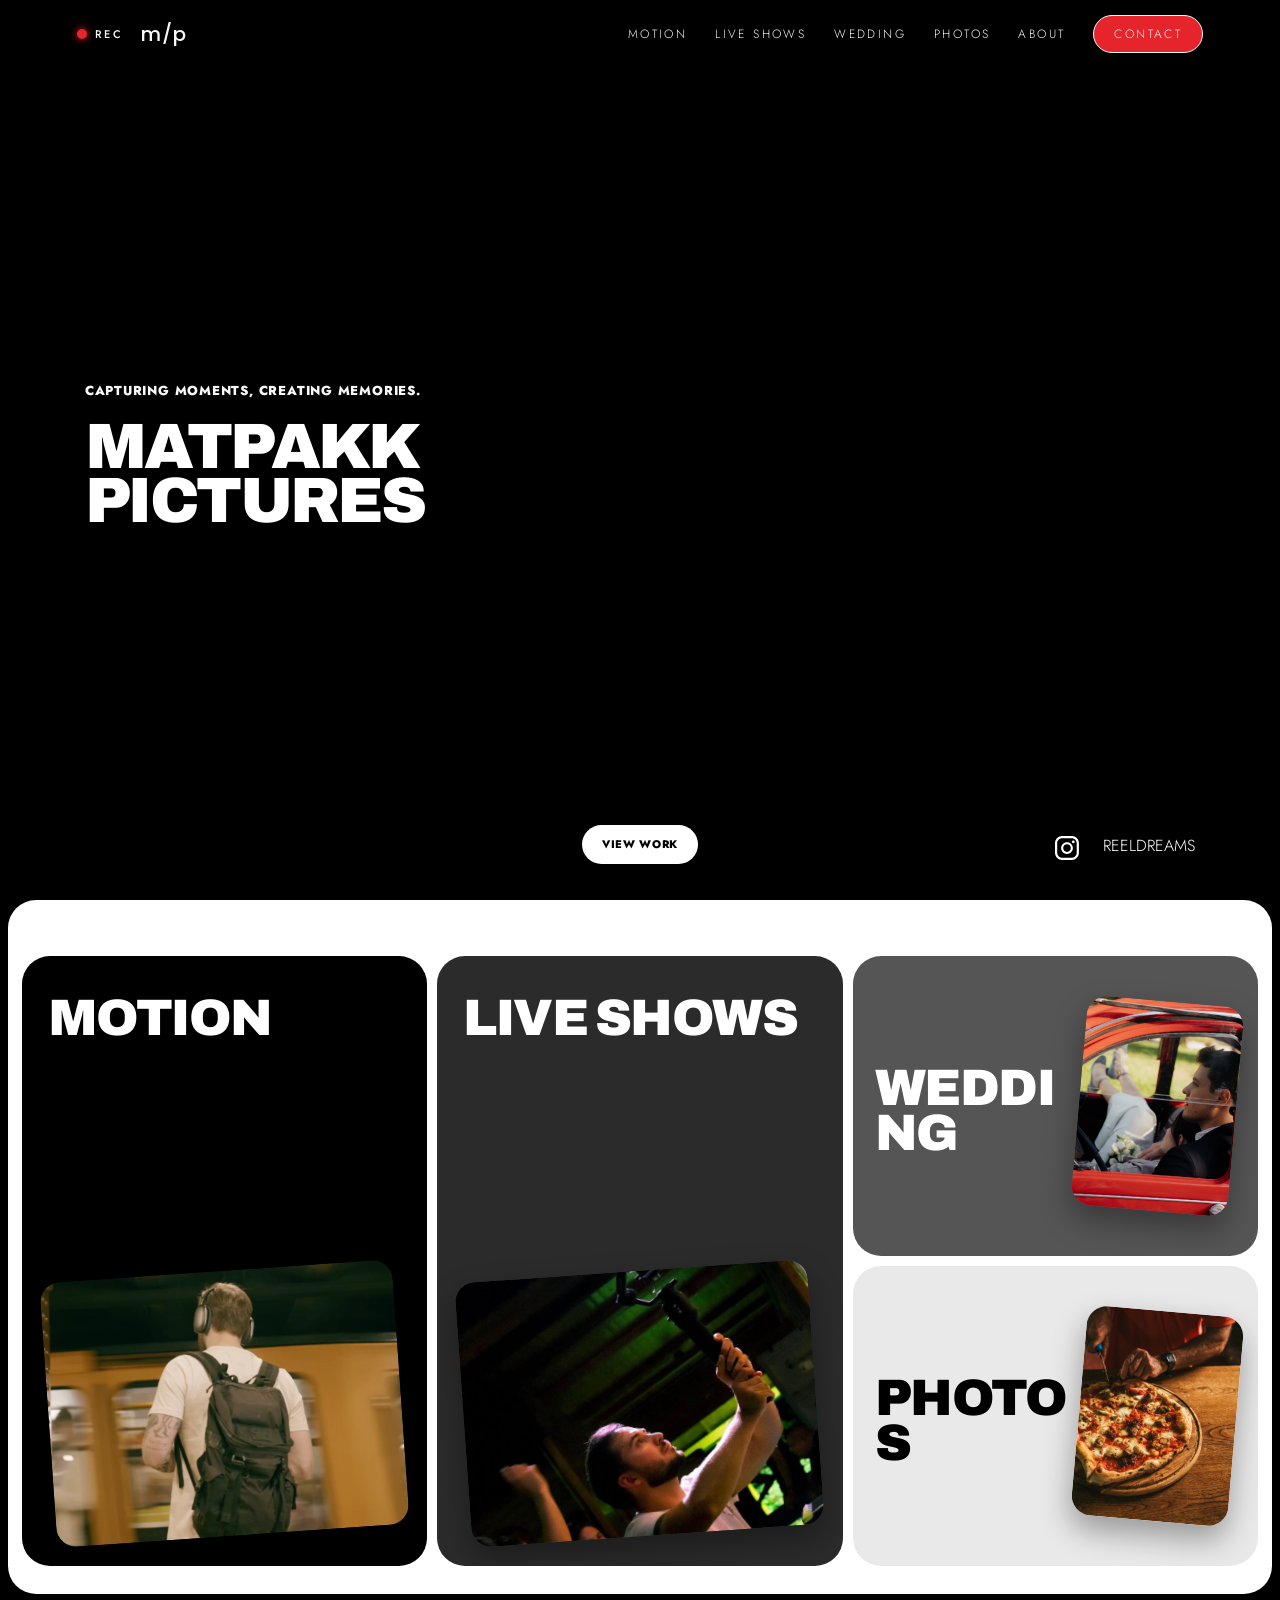
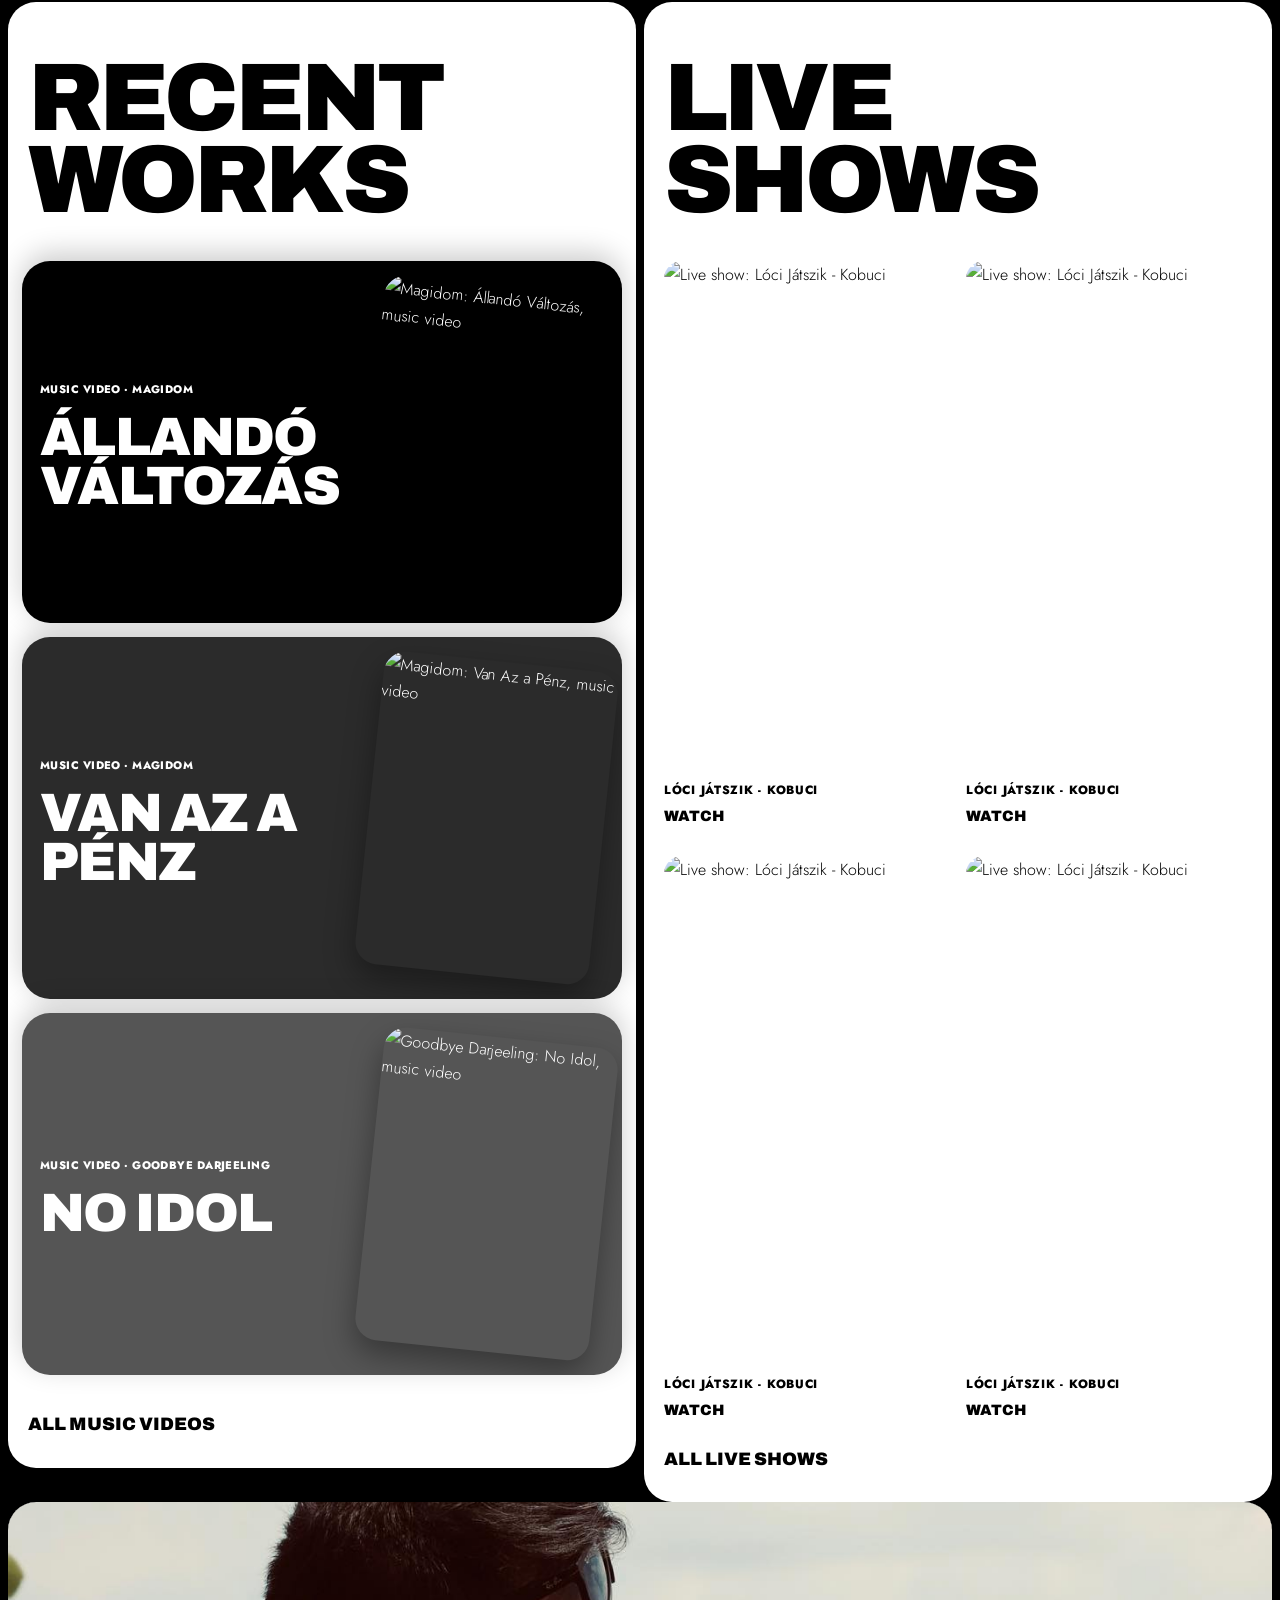
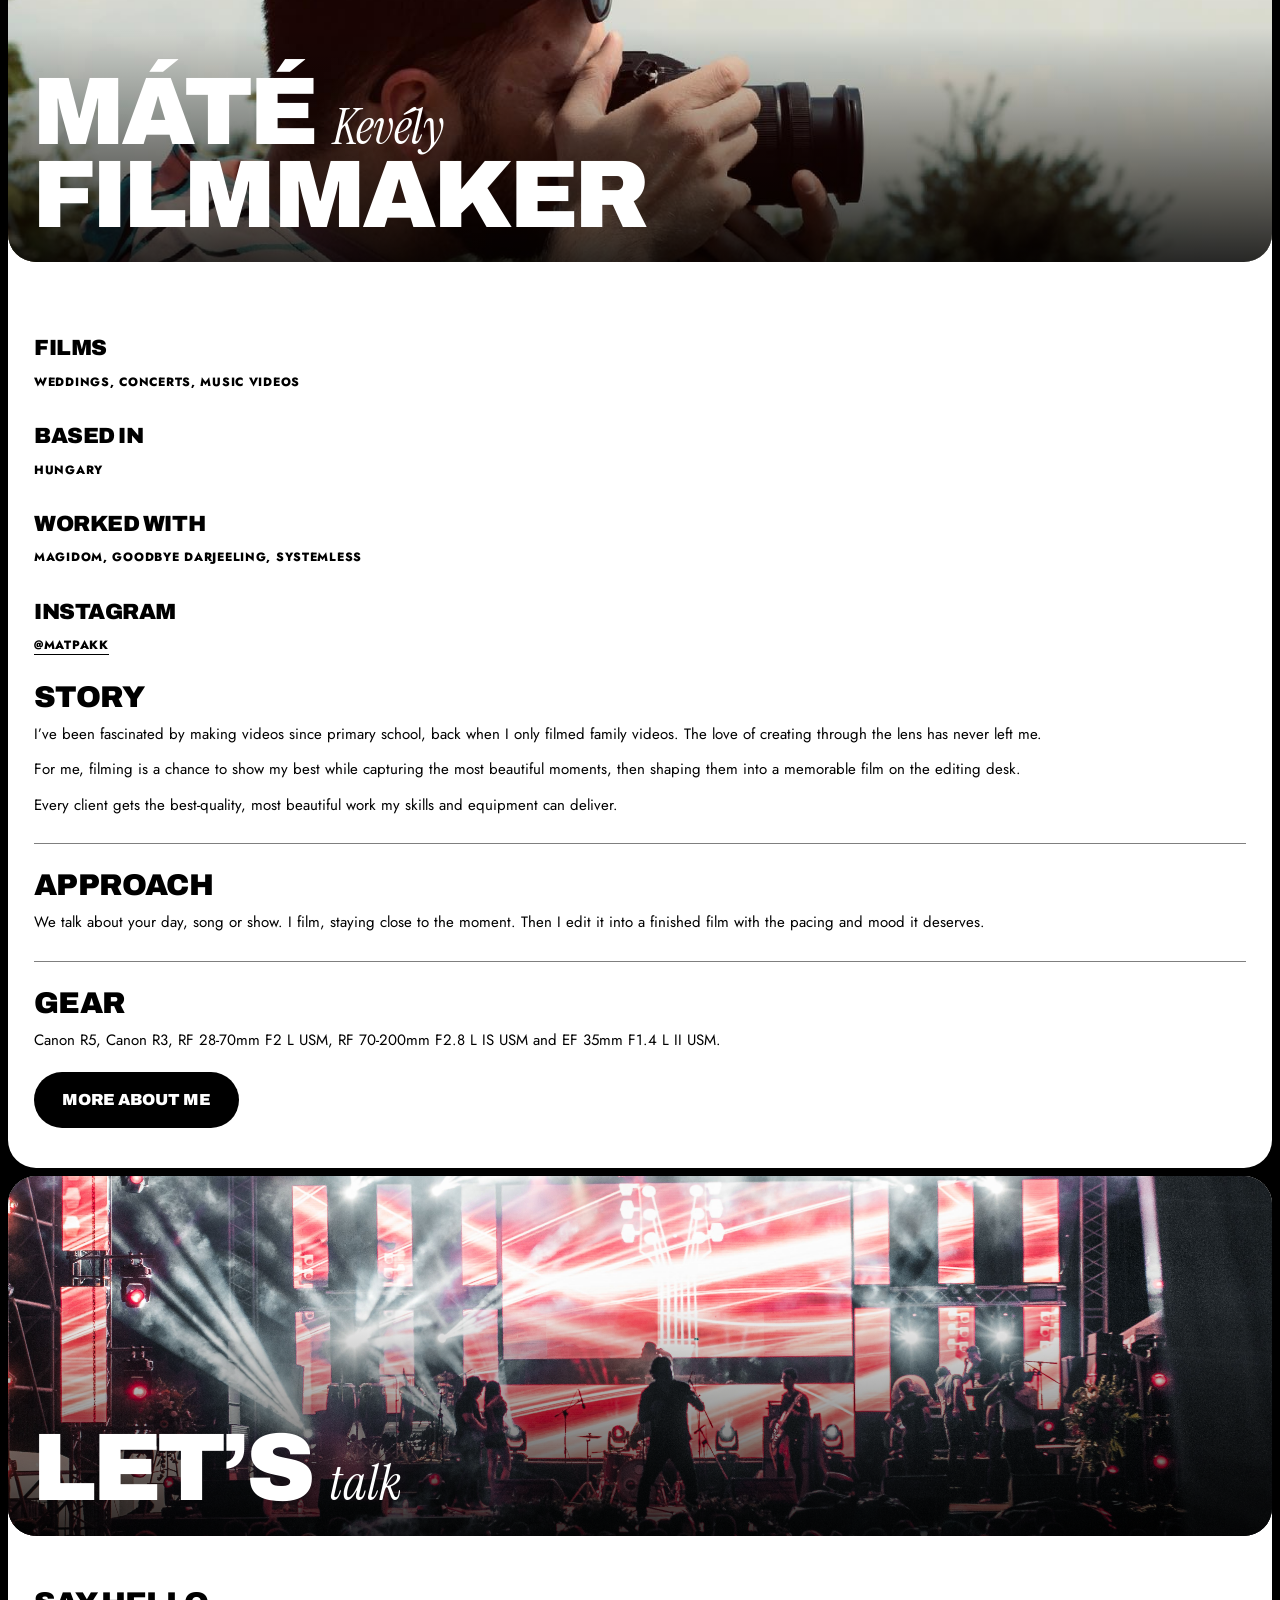
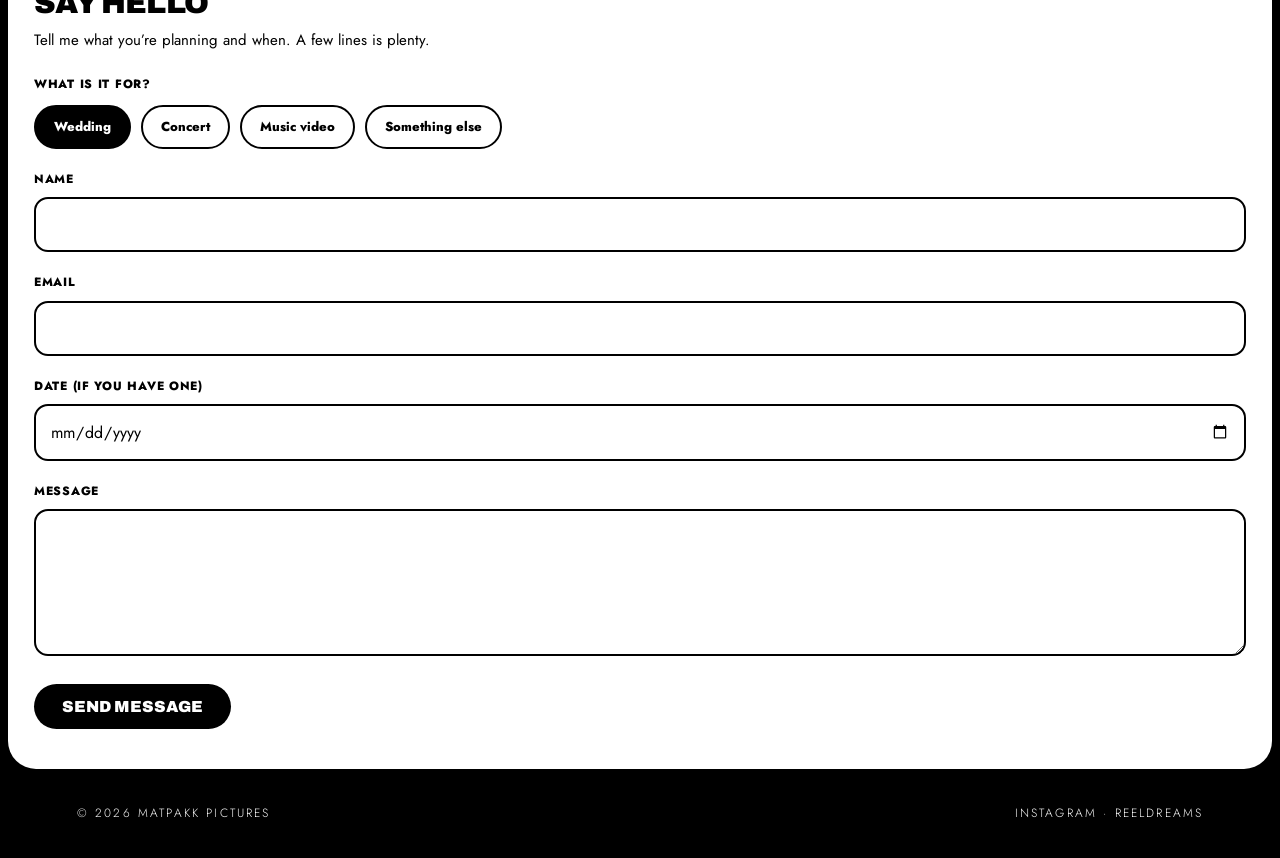
==== commit d4d60d0b: "Add files via upload" ====
--- a/index.html
+++ b/index.html
@@ -2,155 +2,206 @@
 <html lang="en">
 
 <head>
-  <meta charset="utf-8">
-  <meta name="viewport" content="width=device-width, initial-scale=1, viewport-fit=cover">
-  <meta name="theme-color" content="#000000">
-  <meta name="apple-mobile-web-app-capable" content="yes">
-  <meta name="apple-mobile-web-app-status-bar-style" content="black-translucent">
-  <title>matpakk pictures</title>
-  <meta name="description" content="Wedding, concert and music video filmmaker.">
-  <link rel="preconnect" href="https://fonts.googleapis.com">
-  <link rel="preconnect" href="https://fonts.gstatic.com" crossorigin>
-  <link href="https://fonts.googleapis.com/css2?family=Jost:wght@300;400;500&family=Poppins:wght@500&display=swap"
-    rel="stylesheet">
-  <link rel="stylesheet" href="style.css">
+    <meta charset="utf-8">
+    <meta name="viewport" content="width=device-width, initial-scale=1, viewport-fit=cover">
+    <meta name="theme-color" content="#000000">
+    <title>matpakk pictures | Wedding, Concert & Music Video Filmmaker</title>
+    <meta name="description"
+        content="Wedding, concert and music video filmmaker Máté Kevély. Capturing moments, creating memories.">
+    <meta property="og:title" content="matpakk pictures | Wedding, Concert & Music Video Filmmaker">
+    <meta property="og:description"
+        content="Wedding, concert and music video filmmaker Máté Kevély. Capturing moments, creating memories.">
+    <meta property="og:type" content="website">
+    <link rel="preconnect" href="https://fonts.googleapis.com">
+    <link rel="preconnect" href="https://fonts.gstatic.com" crossorigin>
+    <link
+        href="https://fonts.googleapis.com/css2?family=Jost:wght@300;400;500&family=Poppins:wght@500&family=Archivo:wght@800;900&family=Instrument+Serif:ital@1&display=swap"
+        rel="stylesheet">
+    <link rel="stylesheet" href="style.css">
+    <link rel="stylesheet" href="pages.css">
+    <!-- <script
+        type="application/ld+json">{"@context": "https://schema.org", "@type": "ProfessionalService", "name": "matpakk pictures", "description": "Wedding, concert and music video filmmaker.", "sameAs": ["https://www.instagram.com/matpakk/"]}</script> -->
 </head>
 
 <body class="home">
-
-  <header class="nav" id="nav">
-    <a class="brand" href="#top" aria-label="Back to top">
-      <span class="rec"><i class="dot"></i>REC</span>
-      <!-- <span class="rec"><i class="dot"></i>REC <em id="tc">00:00:00</em></span> -->
-      <b>m/p</b>
-    </a>
-    <button class="burger" id="burger" aria-label="Menu" aria-expanded="false"><span></span><span></span></button>
-    <nav id="menu">
-      <a href="./motion.html">Motion</a>
-      <a href="./videos.html">Live Shows</a>
-      <a href="https://www.reeldreams.net/">Wedding</a>
-      <a href="./photos.html">Photos</a>
-      <a href="#about">About</a>
-      <a href="#contact" class="cta">Contact</a>
-    </nav>
-  </header>
-
-  <section class="hero" id="top">
-    <video class="hero-video" autoplay muted loop playsinline preload="auto">
-      <source src="./videos/hero2.mp4" type="video/mp4">
-    </video>
-    <div class="hero-in">
-      <p class="eyebrow rv">Capturing moments, creating memories. </p>
-      <h1 class="rv" style="--d:.12s">matpakk<br><em>pictures</em></h1>
-      <!-- <p class="hero-p rv" style="--d:.24s">Straight Outta Budaör$ (ez nyilvan vicc)</p> -->
-      <div class="row rv" style="--d:.36s">
-        <!-- <a class="btn" href="#weddings">Munkáim</a>
-        <a class="btn ghost" href="#contact">Beszéljünk</a> -->
-      </div>
-    </div>
-      <div class="logos">
-        <a href="https://www.instagram.com/matpakk/"><img src="./images/instagram-logo-facebook-2-svgrepo-com.svg" alt="instagram icon"></a>
-        <a href="https://www.reeldreams.net/">REELDREAMS</a>
-      </div>
-    <a class="scroll" href="#choices">View Work ↓</a>
-  </section>
-
-  <section class="sec">
-<div id="choices">
-  <a href="./motion.html" class="choices">
-  <video class="motion-video" muted loop playsinline preload="metadata" poster="./images/poster.jpeg">
-    <source src="./videos/Bence Promo Rotate nélkül-1.mp4" type="video/mp4">
-  </video>
-  <span>MOTION</span>
-  </a>
-  </a>
-  <a href="./videos.html" class="choices">
-    <img src="./images/624863823_18304397620282517_599026510253108577_n.jpg" alt="">
-    <span>LIVESHOWS</span>
-  </a>
-  <a href="https://www.reeldreams.net/" class="choices">
-    <img src="./images/P1205666.jpeg" alt="">
-    <span>WEDDING</span>
-  </a>
-    <a href="./photos.html" class="choices">
-      <img src="./images/1199607.jpeg" alt="">
-      <span>PHOTOS</span>
-    </a>
-</div>
-    <div class="vgrid"></div>
-  </section>
-
-  <section class="sec" id="about">
-    <div class="about">
-      <figure class="photo rv l">
-        <img src="./images/kv.jpg" alt="Photo of the filmmaker" onerror="this.style.display='none'">
-        <i class="c tl"></i><i class="c tr"></i><i class="c bl"></i><i class="c br"></i>
-        <span class="focus"></span>
-        <figcaption>ƒ/1.8 · 1/50 · ISO 400</figcaption>
-      </figure>
-      <div class="bio">
-        <!-- <p class="eyebrow rv">About</p> -->
-        <h2 class="rv" style="--d:.1s">Kevély Máté</h2>
-<p class="rv" style="--d:.2s">Egészen általános iskolás korom óta izgat a
-  videó készítés, igaz akkor még csak családi
-  videókat vettem fel,de a lencsén keresztüli
-  alkotás szeretete azóta is megmaradt bennem.
-  Számomra a felvételek készítése egy olyan
-  lehetőség, ahol megmutathatom tudásom
-  legjavát, miközben próbálom megörökíteni az
-  adott helyzet legszebb pillanatait, majd később
-  a vágóasztalon egy emlékezetes végeredményt kreálni belőle.
-</p>
-<p class="rv" style="--d:.3s">Fontosnak érzem, hogy a megrendelőknek
-  tudásomból és felszerelésemből a lehető
-  legminőségibb és legszebb munkát tudjam
-  nyújtani.
-        <h3 class="rv" style="--d:.4s">Gear</h3>
-        <ul class="kit rv" style="--d:.5s">
-          <li>Canon R5</li>
-          <li>Canon R3</li>
-          <li>Canon RF 28-70mm F2 L USM</li>
-          <li>Canon RF 70-200mm F2.8 L IS USM</li>
-          <li>Canon EF 35mm F1.4 L II USM</li>
-        </ul>
-      </div>
-    </div>
-  </section>
-
-  <section class="sec alt" id="contact">
-    <div class="sec-h rv" style="margin-bottom: 0px;"><span></span>
-      <h2>Contact</h2>
-      <p>Reach out with any questions or requests you have!</p>
-      <p class="full small">Or just message me at <a href="mailto:matpakkpictures@gmail.com">matpakkpictures@gmail.com</a>.</p>
-    </div>
-    <div class="contact">
-
-      <form class="form rv r" action="https://formspree.io/f/mkjorlvb" method="POST">
-        <label>Name (required)<input name="name" required autocomplete="name"></label>
-        <label>Email Address (required)<input name="email" type="email" required autocomplete="email"></label>
-        <label>Subject
-          <select name="type">
-            <option>Wedding</option>
-            <option>Concert</option>
-            <option>Music Video</option>
-            <option>General inquiry</option>
-          </select>
-        </label>
-        <label>Date<input name="date" type="date"></label>
-        <label class="full">Message<textarea name="message" rows="5" required></textarea></label>
-        <button class="btn full" type="submit">Submit</button>
-        <!-- <p class="full small">Vagy csak írj emailt: <a href="mailto:hello@example.com">kevely.mate@valami.com</a> vagy keress <a href="https://www.instagram.com/matpakk/">Instagramon.</a></p> -->
-      </form>
-      
-    </div>
-  </section>
-
-  <footer>
-    <span>© 2026<span id="yr"></span> matpakk pictures</span>
-    <span><a href="https://www.instagram.com/matpakk/">Instagram</a> · <a href="https://www.reeldreams.net/">REELDREAMS</a></span>
-  </footer>
-
-  <script src="script.js"></script>
+    <header class="nav" id="nav">
+        <a class="brand" href="#top" aria-label="matpakk pictures, home"><span class="rec"><i
+                    class="dot"></i>REC</span><b>m/p</b></a>
+        <button class="burger" id="burger" aria-label="Menu" aria-expanded="false"><span></span><span></span></button>
+        <nav id="menu">
+            <a href="motions.html">Motion</a><a href="liveshows.html">Live Shows</a><a
+                href="https://www.reeldreams.net/">Wedding</a><a href="photography.html">Photos</a><a
+                href="aboutme.html">About</a><a href="contacts.html" class="cta">Contact</a>
+        </nav>
+    </header>
+
+    <section class="hero" id="top">
+        <video class="hero-video" autoplay muted loop playsinline preload="auto">
+            <source src="./videos/hero2.mp4" type="video/mp4">
+        </video>
+        <div class="hero-in">
+            <p class="eyebrow rv">Capturing moments, creating memories.</p>
+            <h1 class="rv" style="--d:.12s">matpakk<br>pictures</h1>
+            <!-- <p class="hero-p rv" style="--d:.24s">Wedding, concert and music video filmmaker in Hungary.</p> -->
+        </div>
+        <div class="logos"><a href="https://www.instagram.com/matpakk/"><img
+                    src="./images/instagram-logo-facebook-2-svgrepo-com.svg" alt="instagram icon"></a><a
+                href="https://www.reeldreams.net/">REELDREAMS</a></div>
+        <a class="scroll" href="#explore">View Work</a>
+    </section>
+
+    <section class="wk" id="explore" style="margin-top:8px">
+        <!-- <h2 class="big">Explore <i>the work</i> ✦</h2> -->
+        <div class="xg"><a class="xc c1 tall" href="./motions.html">
+                <div>
+                    <!-- <small>01 · Motion</small> -->
+                    <h3>Motion</h3>
+                    <!-- <p>Music videos for bands like Magidom and Goodbye Darjeeling, from first idea to final edit.</p>
+                    <span class="arr" aria-hidden="true">↗</span> -->
+                </div>
+                <div class="xm"><video class="motion-video" muted loop playsinline preload="metadata"
+                        poster="./images/poster.jpeg">
+                        <source src="./videos/Bence Promo Rotate nélkül-1.mp4" type="video/mp4">
+                    </video></div>
+            </a><a class="xc c2 tall" href="./liveshows.html">
+                <div>
+                    <!-- <small>02 · Live shows</small> -->
+                    <h3>Live shows</h3>
+                    <!-- <p>Concert and live-show films that bring the energy of the room to the screen.</p><span class="arr"
+                        aria-hidden="true">↗</span> -->
+                </div>
+                <div class="xm"><img src="./images/624863823_18304397620282517_599026510253108577_n.jpg" alt="Live show"
+                        loading="lazy"></div>
+            </a><a class="xc c3" href="https://www.reeldreams.net/">
+                <div>
+                    <!-- <small>03 · Wedding</small> -->
+                    <h3>Wedding</h3>
+                    <!-- <p>Wedding films that keep the day as it felt, on REELDREAMS.</p><span class="arr"
+                        aria-hidden="true">↗</span> -->
+                </div>
+                <div class="xm"><img src="./images/P1205666.jpeg" alt="Wedding photograph" loading="lazy"></div>
+            </a><a class="xc c4" href="./photography.html">
+                <div>
+                    <!-- <small>04 · Photos</small> -->
+                    <h3>Photos</h3>
+                    <!-- <p>A selection of photographs.</p><span class="arr" aria-hidden="true">↗</span> -->
+                </div>
+                <div class="xm"><img src="./images/1199607.jpeg" alt="Photograph by Máté Kevély" loading="lazy"></div>
+            </a></div>
+    </section>
+    <section class="duo sbs" id="work">
+        <div class="wk">
+            <h2 class="big">Recent works</h2><a class="sc c1" style="--s:0"
+                href="./motion/magidom-allando-valtozas.html">
+                <div><small>Music video · Magidom</small>
+                    <h3>Állandó Változás</h3>
+                    <!-- <p>Music video for “Állandó Változás” by Magidom.</p> -->
+                    <!-- <span class="arr" aria-hidden="true">↗</span> -->
+                </div><img src="https://i.ytimg.com/vi/huXEOj1BBoU/hqdefault.jpg"
+                    alt="Magidom: Állandó Változás, music video" loading="lazy">
+            </a><a class="sc c2" style="--s:1" href="./motion/magidom-van-az-a-penz.html">
+                <div><small>Music video · Magidom</small>
+                    <h3>Van Az a Pénz</h3>
+                    <!-- <p>Music video for “Van Az a Pénz” by Magidom.</p><span class="arr" aria-hidden="true">↗</span> -->
+                </div><img src="https://i.ytimg.com/vi/8kePefatqBM/hqdefault.jpg"
+                    alt="Magidom: Van Az a Pénz, music video" loading="lazy">
+            </a><a class="sc c3" style="--s:2" href="./motion/goodbye-darjeeling-no-idol.html">
+                <div><small>Music video · Goodbye Darjeeling</small>
+                    <h3>No Idol</h3>
+                    <!-- <p>Music video for “No Idol” by Goodbye Darjeeling.</p><span class="arr" aria-hidden="true">↗</span> -->
+                </div><img src="https://i.ytimg.com/vi/TAtm_aNAHqM/hqdefault.jpg"
+                    alt="Goodbye Darjeeling: No Idol, music video" loading="lazy">
+            </a><a class="allw" href="./motions.html">All music videos</a>
+        </div>
+        <div class="wk">
+            <h2 class="big">Live Shows</h2>
+            <div class="shg"><a class="shc" href="https://www.youtube.com/shorts/13KL6Xovc8U" target="_blank"
+                    rel="noopener"><img src="https://i.ytimg.com/vi/13KL6Xovc8U/maxresdefault.jpg"
+                        alt="Live show: Lóci Játszik - Kobuci" loading="lazy">
+                    <p class="tag">Lóci Játszik - Kobuci</p><span class="go">Watch</span>
+                </a><a class="shc" href="https://www.youtube.com/shorts/BIjEbPB6-DE" target="_blank" rel="noopener"><img
+                        src="https://i.ytimg.com/vi/BIjEbPB6-DE/maxresdefault.jpg"
+                        alt="Live show: Lóci Játszik - Kobuci" loading="lazy">
+                    <p class="tag">Lóci Játszik - Kobuci</p><span class="go">Watch</span>
+                </a><a class="shc" href="https://www.youtube.com/shorts/sMsWT13T8w8" target="_blank" rel="noopener"><img
+                        src="https://i.ytimg.com/vi/sMsWT13T8w8/maxresdefault.jpg"
+                        alt="Live show: Lóci Játszik - Kobuci" loading="lazy">
+                    <p class="tag">Lóci Játszik - Kobuci</p><span class="go">Watch</span>
+                </a><a class="shc" href="https://www.youtube.com/shorts/d2j3HGjWT1M" target="_blank" rel="noopener"><img
+                        src="https://i.ytimg.com/vi/d2j3HGjWT1M/maxresdefault.jpg"
+                        alt="Live show: Lóci Játszik - Kobuci" loading="lazy">
+                    <p class="tag">Lóci Játszik - Kobuci</p><span class="go">Watch</span>
+                </a></div><a class="allw" href="./liveshows.html">All live shows</a>
+        </div>
+    </section>
+    <section class="duo" id="about">
+        <article class="ab mini two">
+            <div class="abhero"><img src="./images/fotoprofil.jpg" alt="Máté Kevély, filmmaker"
+                    onerror="this.style.display='none'">
+                <h2 class="abt">Máté <i>Kevély</i><br>Filmmaker</h2>
+            </div>
+            <div class="abbody">
+                <div class="facts">
+                    <dl>
+                        <dt>Films</dt>
+                        <dd>Weddings, concerts, music videos</dd>
+                        <dt>Based in</dt>
+                        <dd>Hungary</dd>
+                        <dt>Worked with</dt>
+                        <dd>Magidom, Goodbye Darjeeling, Systemless</dd>
+                        <dt>Instagram</dt>
+                        <dd><a href="https://www.instagram.com/matpakk/">@matpakk</a></dd>
+                    </dl>
+                </div>
+                <div class="story">
+                    <h2>Story</h2>
+                    <p>I’ve been fascinated by making videos since primary school, back when I only filmed family
+                        videos. The love of creating through the lens has never left me.</p>
+                    <p>For me, filming is a chance to show my best while capturing the most beautiful moments, then
+                        shaping them into a memorable film on the editing desk.</p>
+                    <p>Every client gets the best-quality, most beautiful work my skills and equipment can deliver.</p>
+                    <hr>
+                    <h2>Approach</h2>
+                    <p>We talk about your day, song or show. I film, staying close to the moment. Then I edit it into a
+                        finished film with the pacing and mood it deserves.</p>
+                    <hr>
+                    <h2>Gear</h2>
+                    <p>Canon R5, Canon R3, RF 28-70mm F2 L USM, RF 70-200mm F2.8 L IS USM and EF 35mm F1.4 L II USM.</p>
+                    <a class="pill" href="./aboutme.html">More about me</a>
+                </div>
+            </div>
+        </article>
+        <article class="ab mini" id="contact">
+            <div class="abhero"><img src="./images/pexels-george-charry-2643329-4218027.jpg" alt=""
+                    onerror="this.style.display='none'">
+                <h2 class="abt">Let’s <i>talk</i></h2>
+            </div>
+            <div class="abbody">
+                <div class="story">
+                    <h2>Say hello</h2>
+                    <p>Tell me what you’re planning and when. A few lines is plenty.</p>
+                    <form class="cf" action="https://formspree.io/f/mkjorlvb" method="POST">
+                        <fieldset class="chips">
+                            <legend>What is it for?</legend><label><input type="radio" name="type" value="Wedding"
+                                    checked><span>Wedding</span></label><label><input type="radio" name="type"
+                                    value="Concert"><span>Concert</span></label><label><input type="radio" name="type"
+                                    value="Music video"><span>Music video</span></label><label><input type="radio"
+                                    name="type" value="Something else"><span>Something else</span></label>
+                        </fieldset>
+                        <label class="f">Name<input name="name" required autocomplete="name"></label>
+                        <label class="f">Email<input name="email" type="email" required autocomplete="email"></label>
+                        <label class="f">Date (if you have one)<input name="date" type="date"></label>
+                        <label class="f">Message<textarea name="message" rows="5" required></textarea></label>
+                        <button class="pill" type="submit">Send message</button>
+                    </form>
+                </div>
+            </div>
+        </article>
+    </section>
+
+    <footer><span>© 2026 matpakk pictures</span><span><a href="https://www.instagram.com/matpakk/">Instagram</a> · <a
+                href="https://www.reeldreams.net/">REELDREAMS</a></span></footer>
+    <script src="script.js"></script>
 </body>
 
 </html>
--- a/style.css
+++ b/style.css
@@ -1622,7 +1622,7 @@
   inset: 0;
   z-index: -1;
   pointer-events: none;
-  background: rgba(255, 255, 255, 0.2);
+  /* background: rgba(255, 255, 255, 0.2); */
   backdrop-filter: blur(100px);
   -webkit-backdrop-filter: blur(100px);
 }
--- a/pages.css
+++ b/pages.css
@@ -0,0 +1,1194 @@
+/* pages.css: new components. Load AFTER style.css */
+.hero-p {
+    font-size: clamp(16px, 1.6vw, 20px);
+    max-width: 520px;
+    margin: 22px 0 0;
+    font-weight: 400
+}
+
+.ph {
+    padding: calc(var(--nav) + 80px) var(--pad) 20px;
+    max-width: 1300px;
+    margin: 0 auto
+}
+
+.ph h1 {
+    font-size: clamp(40px, 7vw, 88px);
+    letter-spacing: -.02em
+}
+
+.ph .eyebrow {
+    color: var(--red)
+}
+
+.lede {
+    max-width: 62ch;
+    font-size: clamp(17px, 1.6vw, 20px);
+    line-height: 1.8;
+    font-weight: 400;
+    margin: 22px 0 0
+}
+
+.wrap2 {
+    max-width: 1300px;
+    margin: 0 auto;
+    padding: 0 var(--pad)
+}
+
+.pgrid {
+    display: grid;
+    grid-template-columns: repeat(3, 1fr);
+    gap: 34px 20px;
+    padding: 30px var(--pad) 70px;
+    max-width: 1300px;
+    margin: 0 auto
+}
+
+.pcard {
+    display: block
+}
+
+.pthumb {
+    aspect-ratio: 16/9;
+    overflow: hidden;
+    background: #111;
+    position: relative
+}
+
+.pthumb img {
+    width: 100%;
+    height: 100%;
+    object-fit: cover;
+    display: block;
+    filter: brightness(.8);
+    transition: transform .8s cubic-bezier(.2, .8, .2, 1), filter .5s
+}
+
+.pcard:hover img {
+    transform: scale(1.06);
+    filter: brightness(1)
+}
+
+.pthumb::after {
+    content: "▶";
+    position: absolute;
+    inset: 0;
+    display: grid;
+    place-items: center;
+    font-size: 26px;
+    opacity: 0;
+    transition: opacity .4s
+}
+
+.pcard:hover .pthumb::after {
+    opacity: 1
+}
+
+.pinfo {
+    padding: 14px 2px 0
+}
+
+.pinfo span {
+    font-size: 11px;
+    letter-spacing: .22em;
+    text-transform: uppercase;
+    color: var(--red);
+    font-weight: 500
+}
+
+.pinfo h3 {
+    font-size: 22px;
+    margin-top: 6px
+}
+
+.three {
+    display: grid;
+    grid-template-columns: repeat(3, 1fr);
+    gap: 44px;
+    max-width: 1300px;
+    margin: 0 auto;
+    padding: 70px var(--pad) 30px
+}
+
+.three h3 {
+    font-size: 26px;
+    margin-bottom: 12px
+}
+
+.three p {
+    font-weight: 400;
+    line-height: 1.75;
+    margin: 0 0 14px
+}
+
+.more {
+    font-size: 12px;
+    letter-spacing: .2em;
+    text-transform: uppercase;
+    border-bottom: 1px solid var(--red);
+    padding-bottom: 3px
+}
+
+.split {
+    display: grid;
+    grid-template-columns: 1fr 1fr;
+    gap: 56px;
+    align-items: center;
+    max-width: 1300px;
+    margin: 0 auto;
+    padding: 60px var(--pad)
+}
+
+.split .photo {
+    height: auto;
+    aspect-ratio: 4/5
+}
+
+.split h2 {
+    font-size: clamp(36px, 5vw, 60px);
+    margin-bottom: 22px
+}
+
+.split p {
+    font-weight: 400;
+    line-height: 1.85;
+    max-width: 60ch;
+    margin: 0 0 18px
+}
+
+.stats {
+    display: flex;
+    gap: 44px;
+    flex-wrap: wrap;
+    margin: 30px 0
+}
+
+.stats b {
+    display: block;
+    font-family: var(--serif);
+    font-size: clamp(40px, 5vw, 60px);
+    font-weight: 500;
+    line-height: 1
+}
+
+.stats span {
+    font-size: 11px;
+    letter-spacing: .2em;
+    text-transform: uppercase;
+    opacity: .8
+}
+
+.cta-band {
+    text-align: center;
+    padding: 100px var(--pad);
+    border-top: 1px solid #222;
+    margin-top: 40px
+}
+
+.cta-band h2 {
+    font-size: clamp(34px, 5vw, 60px);
+    margin-bottom: 24px
+}
+
+.btn.red {
+    background: var(--red);
+    border-color: var(--red)
+}
+
+.btn.red:hover {
+    background: #fff;
+    color: #000;
+    border-color: #fff
+}
+
+.h2c {
+    font-size: clamp(30px, 4vw, 46px);
+    margin: 0 0 26px
+}
+
+/* project page */
+.vframe {
+    width: 100%;
+    aspect-ratio: 16/9;
+    border: 0;
+    background: #000;
+    display: block
+}
+
+.crumbs {
+    font-size: 12px;
+    letter-spacing: .18em;
+    text-transform: uppercase;
+    margin-bottom: 18px;
+    opacity: .85
+}
+
+.pm {
+    display: grid;
+    grid-template-columns: 1.5fr 1fr;
+    gap: 56px;
+    padding: 44px 0
+}
+
+.prose p {
+    font-weight: 400;
+    font-size: 17px;
+    line-height: 1.85;
+    max-width: 62ch;
+    margin: 0 0 18px
+}
+
+dt {
+    font-size: 11px;
+    letter-spacing: .2em;
+    text-transform: uppercase;
+    opacity: .7;
+    margin-top: 16px
+}
+
+dd {
+    margin: 4px 0 0;
+    font-size: 17px;
+    font-weight: 400
+}
+
+.pn {
+    display: flex;
+    justify-content: space-between;
+    gap: 20px;
+    padding: 30px 0;
+    border-top: 1px solid #222;
+    font-size: 12px;
+    letter-spacing: .2em;
+    text-transform: uppercase
+}
+
+/* contact */
+.cx {
+    display: grid;
+    grid-template-columns: 1.15fr .85fr;
+    gap: 60px;
+    max-width: 1300px;
+    margin: 0 auto;
+    padding: 30px var(--pad) 80px
+}
+
+.form2 {
+    display: grid;
+    gap: 22px
+}
+
+.form2 label.f {
+    display: grid;
+    gap: 8px;
+    font-size: 11px;
+    letter-spacing: .2em;
+    text-transform: uppercase
+}
+
+.form2 input:not([type=radio]),
+.form2 textarea {
+    font: 400 16px var(--sans);
+    color: #fff;
+    background: #0c0c0c;
+    border: 1px solid #3a3a3a;
+    border-radius: 4px;
+    padding: 14px;
+    text-transform: none;
+    letter-spacing: 0;
+    transition: border-color .3s
+}
+
+.form2 input:not([type=radio]):focus,
+.form2 textarea:focus {
+    outline: 0;
+    border-color: var(--red)
+}
+
+.form2 input[type=date] {
+    color-scheme: dark
+}
+
+.chips {
+    display: flex;
+    gap: 10px;
+    flex-wrap: wrap;
+    border: 0;
+    padding: 0;
+    margin: 0
+}
+
+.chips legend {
+    font-size: 11px;
+    letter-spacing: .2em;
+    text-transform: uppercase;
+    margin-bottom: 10px;
+    padding: 0
+}
+
+.chips label {
+    cursor: pointer;
+    position: relative
+}
+
+.chips input {
+    position: absolute;
+    opacity: 0
+}
+
+.chips span {
+    display: inline-block;
+    padding: 10px 20px;
+    border: 1px solid #555;
+    border-radius: 99px;
+    font-size: 14px;
+    transition: .3s
+}
+
+.chips input:checked+span {
+    background: #fff;
+    color: #000;
+    border-color: #fff
+}
+
+.chips input:focus-visible+span {
+    outline: 2px solid var(--red)
+}
+
+.side h2 {
+    font-size: 28px;
+    margin-bottom: 14px
+}
+
+.side p {
+    font-weight: 400;
+    line-height: 1.75
+}
+
+.faq2 {
+    margin-top: 34px
+}
+
+.faq2 details {
+    border-bottom: 1px solid #2a2a2a;
+    padding: 16px 0
+}
+
+.faq2 summary {
+    cursor: pointer;
+    font-family: var(--serif);
+    font-size: 19px;
+    list-style: none;
+    display: flex;
+    justify-content: space-between;
+    gap: 14px
+}
+
+.faq2 summary::-webkit-details-marker {
+    display: none
+}
+
+.faq2 summary::after {
+    content: "+";
+    color: var(--red)
+}
+
+.faq2 details[open] summary::after {
+    content: "−"
+}
+
+.faq2 p {
+    margin: 12px 0 0;
+    font-weight: 400;
+    line-height: 1.7
+}
+
+@media(max-width:900px) {
+    .pgrid {
+        grid-template-columns: 1fr 1fr
+    }
+
+    .three,
+    .split,
+    .cx,
+    .pm {
+        grid-template-columns: 1fr;
+        gap: 36px
+    }
+}
+
+@media(max-width:640px) {
+    .pgrid {
+        grid-template-columns: 1fr
+    }
+
+    .ph {
+        padding-top: calc(var(--nav) + 50px)
+    }
+}
+
+/* ===== SNAPIFYE-STYLE PANELS (stacked work cards + about panel) ===== */
+:root {
+    --cream: #fff;
+    --maroon: #000;
+    --coral: #2b2b2b;
+    --brick: #555;
+    --head: "Archivo", "Arial Black", Impact, sans-serif;
+    --ital: "Instrument Serif", Georgia, serif
+}
+
+html,
+body {
+    overflow-x: clip
+}
+
+/* keeps position:sticky working */
+.wk,
+.ab {
+    background: var(--cream);
+    color: var(--maroon);
+    border-radius: 28px;
+    margin: 8px
+}
+
+.wk p,
+.ab p,
+.ab dd,
+.ab dt {
+    color: inherit !important
+}
+
+.wk {
+    padding: 56px 14px 28px
+}
+
+.big {
+    font-family: var(--head);
+    font-weight: 900;
+    text-transform: uppercase;
+    font-size: clamp(54px, 15vw, 120px);
+    line-height: .85;
+    letter-spacing: -.04em;
+    margin: 0 6px 40px;
+    color: var(--maroon)
+}
+
+.big i,
+.abt i {
+    font-family: var(--ital);
+    font-style: italic;
+    text-transform: none;
+    font-weight: 400;
+    letter-spacing: 0;
+    font-size: .52em;
+    margin-left: .1em
+}
+
+.sc {
+    position: relative;
+    display: grid;
+    grid-template-columns: 1.15fr .85fr;
+    gap: 10px;
+    align-items: center;
+    min-height: 430px;
+    padding: 30px 22px;
+    border-radius: 28px;
+    margin-bottom: 14px;
+    background: var(--bg);
+    color: var(--fg);
+    box-shadow: 0 -8px 28px rgba(0, 0, 0, .2);
+    overflow: hidden
+}
+
+.c1 {
+    --bg: var(--maroon);
+    --fg: var(--cream)
+}
+
+.c2 {
+    --bg: var(--coral);
+    --fg: var(--cream)
+}
+
+.c3 {
+    --bg: var(--brick);
+    --fg: var(--cream)
+}
+
+.sc small {
+    font-size: 11px;
+    font-weight: 800;
+    letter-spacing: .04em;
+    text-transform: uppercase
+}
+
+.sc h3 {
+    font-family: var(--head);
+    font-weight: 900;
+    font-size: clamp(30px, 8.5vw, 54px);
+    line-height: .9;
+    letter-spacing: -.03em;
+    text-transform: uppercase;
+    margin: 12px 0 0;
+    overflow-wrap: anywhere
+}
+
+.sc p {
+    font-size: 14px;
+    line-height: 1.4;
+    margin: 14px 0 18px;
+    max-width: 26ch;
+    color: inherit !important
+}
+
+.sc .arr {
+    font-size: 54px;
+    line-height: 1;
+    display: block;
+    transition: transform .3s
+}
+
+.sc:hover .arr {
+    transform: translate(4px, -4px)
+}
+
+.sc img {
+    width: 100%;
+    aspect-ratio: 3/4;
+    object-fit: cover;
+    border-radius: 22px;
+    transform: rotate(6deg);
+    box-shadow: 0 14px 30px rgba(0, 0, 0, .35)
+}
+
+.allw {
+    display: inline-block;
+    margin: 20px 6px 0;
+    font-family: var(--head);
+    font-weight: 900;
+    text-transform: uppercase;
+    font-size: 18px;
+    color: var(--maroon)
+}
+
+/* about panel */
+.ab {
+    overflow: hidden
+}
+
+.abhero {
+    position: relative;
+    min-height: min(72vh, 560px);
+    border-radius: 28px;
+    overflow: hidden;
+    background: var(--maroon);
+    display: flex;
+    align-items: flex-end
+}
+
+.abhero img {
+    position: absolute;
+    inset: 0;
+    width: 100%;
+    height: 100%;
+    object-fit: cover
+}
+
+.abhero::after {
+    content: "";
+    position: absolute;
+    inset: 0;
+    background: linear-gradient(transparent 35%, rgba(0, 0, 0, .82))
+}
+
+.abt {
+    position: relative;
+    z-index: 1;
+    font-family: var(--head);
+    font-weight: 900;
+    text-transform: uppercase;
+    font-size: clamp(46px, 13vw, 96px);
+    line-height: .86;
+    letter-spacing: -.04em;
+    padding: 0 24px 26px;
+    margin: 0;
+    color: var(--cream)
+}
+
+.abbody {
+    display: grid;
+    grid-template-columns: 1fr 1.5fr;
+    gap: 44px;
+    padding: 52px 26px 40px
+}
+
+.ab dt {
+    font-family: var(--head);
+    font-weight: 900;
+    font-size: 22px;
+    text-transform: uppercase;
+    letter-spacing: -.02em;
+    margin: 0;
+    opacity: 1
+}
+
+.ab dd {
+    margin: 4px 0 26px;
+    font-size: 12px;
+    font-weight: 800;
+    letter-spacing: .06em;
+    text-transform: uppercase
+}
+
+.ab dd a {
+    border-bottom: 1px solid currentColor;
+    color: inherit
+}
+
+.story h2 {
+    font-family: var(--head);
+    font-weight: 900;
+    font-size: 30px;
+    text-transform: uppercase;
+    letter-spacing: -.02em;
+    margin: 0 0 10px;
+    color: var(--maroon)
+}
+
+.story p {
+    font-size: 15px;
+    line-height: 1.55;
+    margin: 0 0 12px;
+    font-weight: 400
+}
+
+.story hr {
+    border: 0;
+    border-top: 1px solid rgba(0, 0, 0, .5);
+    margin: 26px 0
+}
+
+.pill {
+    display: inline-block;
+    background: var(--maroon);
+    color: var(--cream);
+    font-family: var(--head);
+    font-weight: 900;
+    text-transform: uppercase;
+    padding: 14px 28px;
+    border-radius: 99px;
+    font-size: 16px;
+    margin-top: 8px
+}
+
+.ab.mini .abhero {
+    min-height: 360px
+}
+
+.ab.mini .abbody {
+    grid-template-columns: 1fr;
+    gap: 0
+}
+
+.abwrap {
+    padding-top: calc(var(--nav) + 4px)
+}
+
+.motionwk {
+    max-width: 900px;
+    margin: 0 auto
+}
+
+@media(max-width:700px) {
+    .abbody {
+        grid-template-columns: 1fr;
+        gap: 10px
+    }
+}
+
+.duo {
+    display: grid;
+    gap: 8px;
+    padding: 0 8px
+}
+
+.duo>.wk,
+.duo>.ab {
+    margin: 0
+}
+
+/* project pages in the About-panel style */
+.ab .vframe {
+    width: calc(100% - 16px);
+    margin: 8px 8px 0;
+    border-radius: 22px;
+    overflow: hidden
+}
+
+.ab .pn {
+    border-top: 1px solid rgba(0, 0, 0, .5);
+    padding: 26px;
+    margin: 0;
+    color: var(--maroon);
+    font-family: var(--head);
+    font-weight: 900;
+    text-transform: uppercase;
+    letter-spacing: 0;
+    font-size: 14px
+}
+
+.ab .pn a {
+    color: var(--maroon)
+}
+
+.ab.proj .abbody {
+    padding-top: 44px
+}
+
+/* motion.html in the About-panel style */
+.vrow {
+    margin: 0
+}
+
+.vrow a {
+    display: block;
+    color: inherit
+}
+
+.vrow img {
+    width: 100%;
+    aspect-ratio: 16/9;
+    object-fit: cover;
+    border-radius: 18px;
+    margin-bottom: 14px;
+    transition: transform .5s, filter .4s
+}
+
+.vrow a:hover img {
+    transform: scale(1.015)
+}
+
+.vrow .tag {
+    font-size: 12px;
+    font-weight: 800;
+    letter-spacing: .06em;
+    text-transform: uppercase;
+    margin: 0 0 10px
+}
+
+.vrow .go {
+    font-family: var(--head);
+    font-weight: 900;
+    text-transform: uppercase;
+    font-size: 16px;
+    margin: 0
+}
+
+.story .vrow+hr {
+    margin: 30px 0
+}
+
+/* motion.html: no left column, videos in 3 columns */
+.ab.list .abbody {
+    grid-template-columns: 1fr;
+    gap: 0
+}
+
+.ab.list .story>p:first-child {
+    max-width: 60ch
+}
+
+.v3 {
+    display: grid;
+    grid-template-columns: repeat(3, 1fr);
+    gap: 36px 18px;
+    margin: 30px 0
+}
+
+.v3 .vrow h2 {
+    font-size: 22px;
+    line-height: 1;
+    margin: 0 0 8px
+}
+
+.ab.list .pill {
+    margin-top: 6px
+}
+
+@media(max-width:900px) {
+    .v3 {
+        grid-template-columns: 1fr 1fr
+    }
+}
+
+@media(max-width:560px) {
+    .v3 {
+        grid-template-columns: 1fr
+    }
+}
+
+/* live shows + contact panels */
+.shg {
+    display: grid;
+    grid-template-columns: repeat(4, 1fr);
+    gap: 26px 16px;
+    margin: 28px 0 10px
+}
+
+.shc {
+    display: block;
+    color: var(--maroon)
+}
+
+.shc img {
+    width: 100%;
+    aspect-ratio: 9/16;
+    object-fit: cover;
+    border-radius: 18px;
+    display: block;
+    transition: transform .5s
+}
+
+.shc:hover img {
+    transform: scale(1.02)
+}
+
+.shc .tag {
+    font-size: 12px;
+    font-weight: 800;
+    letter-spacing: .06em;
+    text-transform: uppercase;
+    margin: 10px 0 2px;
+    color: inherit !important
+}
+
+.shc .go {
+    font-family: var(--head);
+    font-weight: 900;
+    text-transform: uppercase;
+    font-size: 15px
+}
+
+.wk .shg {
+    grid-template-columns: 1fr 1fr;
+    margin: 0 6px
+}
+
+.ab.live .abbody {
+    grid-template-columns: 1fr;
+    gap: 0
+}
+
+.cf {
+    display: grid;
+    gap: 20px;
+    margin-top: 22px
+}
+
+.cf label.f {
+    display: grid;
+    gap: 8px;
+    font-size: 12px;
+    font-weight: 800;
+    letter-spacing: .06em;
+    text-transform: uppercase
+}
+
+.cf input:not([type=radio]),
+.cf textarea {
+    font: 400 16px var(--sans);
+    color: var(--maroon);
+    background: transparent;
+    border: 2px solid var(--maroon);
+    border-radius: 14px;
+    padding: 14px;
+    text-transform: none;
+    letter-spacing: 0
+}
+
+.cf input:not([type=radio]):focus,
+.cf textarea:focus {
+    outline: 0;
+    background: rgba(255, 255, 255, .35)
+}
+
+.cf input[type=date] {
+    color-scheme: light
+}
+
+.ab .chips {
+    margin: 0;
+    display: flex;
+    gap: 10px;
+    flex-wrap: wrap;
+    border: 0;
+    padding: 0
+}
+
+.ab .chips legend {
+    font-size: 12px;
+    font-weight: 800;
+    letter-spacing: .06em;
+    text-transform: uppercase;
+    margin-bottom: 10px;
+    padding: 0
+}
+
+.ab .chips span {
+    border: 2px solid var(--maroon);
+    color: var(--maroon);
+    font-weight: 800;
+    font-size: 13px;
+    padding: 9px 18px
+}
+
+.ab .chips input:checked+span {
+    background: var(--maroon);
+    color: var(--cream);
+    border-color: var(--maroon)
+}
+
+button.pill {
+    border: 0;
+    cursor: pointer;
+    justify-self: start
+}
+
+@media(max-width:900px) {
+    .shg {
+        grid-template-columns: 1fr 1fr
+    }
+}
+
+/* photos page in the About-panel style */
+.ab.photos .abbody {
+    grid-template-columns: 1fr;
+    gap: 0;
+    padding: 44px 12px 14px
+}
+
+.ab.photos .story>p {
+    padding: 0 14px;
+    max-width: 60ch
+}
+
+.ab .gallery {
+    grid-template-columns: repeat(4, 1fr);
+    grid-auto-rows: 240px;
+    gap: 10px;
+    margin-top: 26px
+}
+
+.ab .gallery .shot {
+    border-radius: 16px;
+    background: rgba(0, 0, 0, .12)
+}
+
+@media(max-width:900px) {
+    .ab .gallery {
+        grid-template-columns: 1fr 1fr;
+        grid-auto-rows: 42vw;
+        gap: 8px
+    }
+}
+
+/* ===== EXPLORE CARDS (replaces the old "choices" tiles) ===== */
+.c4 {
+    --bg: #e9e9e9;
+    --fg: var(--maroon)
+}
+
+.xg {
+    display: grid;
+    grid-template-columns: repeat(3, 1fr);
+    grid-template-rows: repeat(2, minmax(300px, auto));
+    gap: 10px
+}
+
+.xc {
+    display: grid;
+    grid-template-columns: 1.1fr .9fr;
+    gap: 12px;
+    align-items: center;
+    padding: 26px 22px;
+    border-radius: 28px;
+    background: var(--bg);
+    color: var(--fg);
+    overflow: hidden
+}
+
+.xc.tall {
+    grid-row: span 2;
+    grid-template-columns: 1fr;
+    align-content: space-between;
+    padding: 30px 26px
+}
+
+.xc small {
+    font-size: 11px;
+    font-weight: 800;
+    letter-spacing: .04em;
+    text-transform: uppercase
+}
+
+.xc h3 {
+    font-family: var(--head);
+    font-weight: 900;
+    font-size: clamp(34px, 4vw, 58px);
+    line-height: .88;
+    letter-spacing: -.03em;
+    text-transform: uppercase;
+    margin: 10px 0 0;
+    overflow-wrap: anywhere;
+    color: inherit
+}
+
+.xc p {
+    font-size: 14px;
+    line-height: 1.4;
+    margin: 12px 0 14px;
+    max-width: 28ch;
+    color: inherit !important
+}
+
+.xc .arr {
+    font-size: 46px;
+    line-height: 1;
+    display: block;
+    transition: transform .3s
+}
+
+.xc:hover .arr {
+    transform: translate(4px, -4px)
+}
+
+.xm {
+    border-radius: 20px;
+    overflow: hidden;
+    transform: rotate(5deg);
+    box-shadow: 0 14px 30px rgba(0, 0, 0, .35);
+    aspect-ratio: 3/4;
+    transition: transform .5s cubic-bezier(.2, .8, .2, 1)
+}
+
+.xc.tall .xm {
+    aspect-ratio: 4/3;
+    transform: rotate(-4deg)
+}
+
+.xc:hover .xm {
+    transform: rotate(0) scale(1.04)
+}
+
+.xm img,
+.xm video {
+    width: 100%;
+    height: 100%;
+    object-fit: cover;
+    display: block
+}
+
+@media(max-width:900px) {
+    .xg {
+        grid-template-columns: 1fr 1fr;
+        grid-template-rows: none
+    }
+
+    .xc,
+    .xc.tall {
+        grid-row: auto;
+        grid-template-columns: 1fr;
+        align-content: space-between;
+        padding: 18px 16px;
+        gap: 10px;
+        min-height: 250px
+    }
+
+    .xc p {
+        display: none
+    }
+
+    .xc h3 {
+        font-size: clamp(24px, 7vw, 40px)
+    }
+
+    .xc .arr {
+        font-size: 32px
+    }
+
+    .xc .xm,
+    .xc.tall .xm {
+        aspect-ratio: 4/3
+    }
+}
+
+/* ===== HERO matched to the panels ===== */
+.home .hero {
+    margin: 8px 8px 0;
+    border-radius: 28px;
+    min-height: calc(100lvh - 16px);
+    background: var(--maroon)
+}
+
+.home .hero::after {
+    background: linear-gradient(to top, rgba(0, 0, 0, .88) 0%, rgba(0, 0, 0, 0) 58%), linear-gradient(to bottom, rgba(0, 0, 0, .55), rgba(0, 0, 0, 0) 26%), linear-gradient(to right, rgba(0, 0, 0, .45), rgba(0, 0, 0, 0) 55%)
+}
+
+.home .hero .eyebrow {
+    color: var(--cream);
+    font-weight: 800;
+    letter-spacing: .06em;
+    font-size: 13px
+}
+
+.home .hero h1 {
+    font-family: var(--head);
+    font-weight: 900;
+    text-transform: uppercase;
+    letter-spacing: -.04em;
+    line-height: .84;
+    font-size: clamp(30px, 5vw, 100px);
+    color: var(--cream)
+}
+
+.home .hero h1 em {
+    font-family: var(--ital);
+    font-style: italic;
+    font-weight: 400;
+    text-transform: none;
+    letter-spacing: 0;
+    font-size: .62em;
+    color: #d9d9d9
+}
+
+.home .hero .hero-p {
+    color: var(--cream) !important;
+    font-weight: 400
+}
+
+.home .hero .scroll {
+    background: var(--cream);
+    color: var(--maroon);
+    height: auto;
+    padding: 10px 20px;
+    border-radius: 99px;
+    font-weight: 800;
+    letter-spacing: .06em
+}
+
+/* Our work + Live shows side by side */
+@media(min-width:1000px) {
+    .duo.sbs {
+        grid-template-columns: 1fr 1fr;
+        align-items: start
+    }
+
+    .sbs .big {
+        font-size: clamp(54px, 7.5vw, 100px)
+    }
+
+    .sbs .sc {
+        min-height: 360px;
+        padding: 24px 18px
+    }
+}
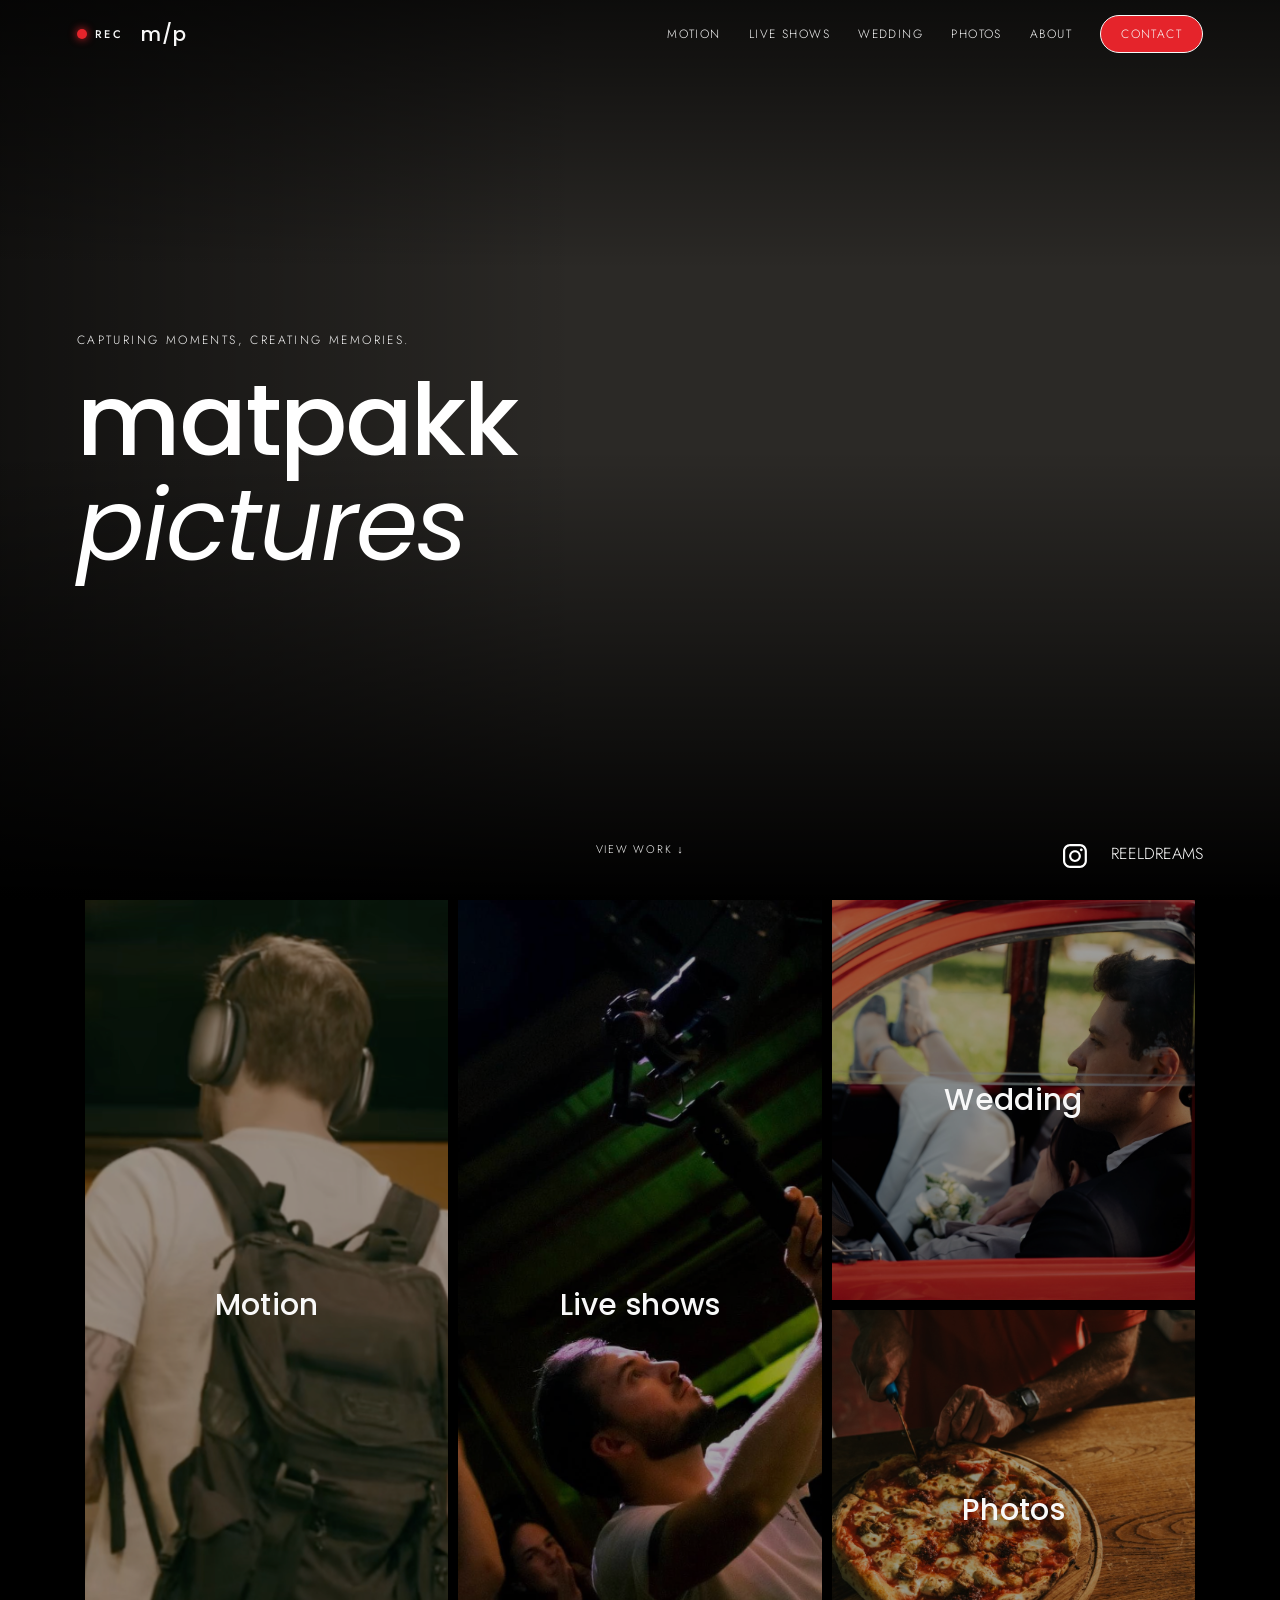
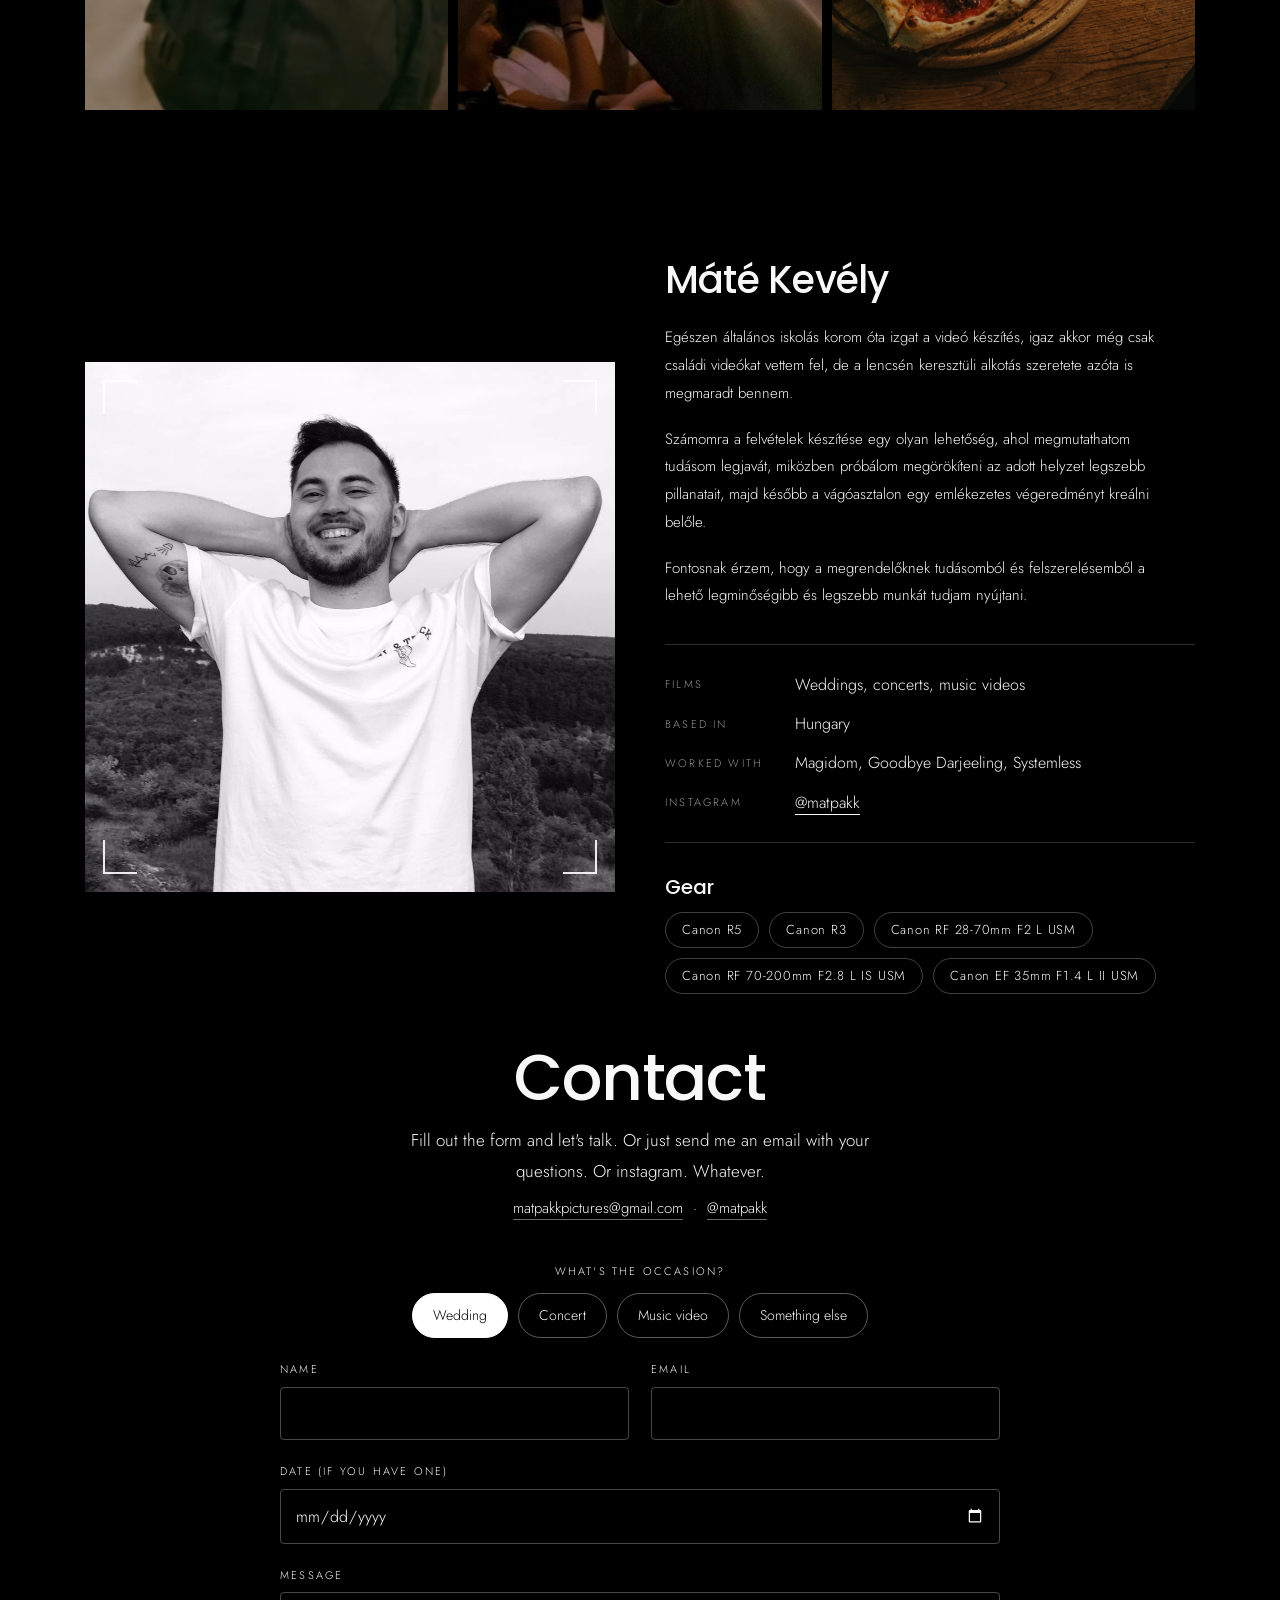
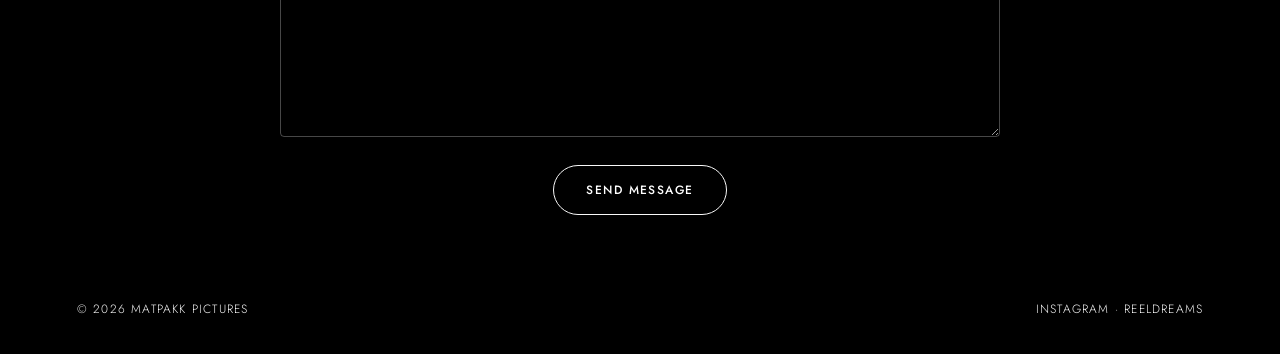
==== commit 01fae7bc: "Add files via upload" ====
--- a/index.html
+++ b/index.html
@@ -2,206 +2,159 @@
 <html lang="en">
 
 <head>
-    <meta charset="utf-8">
-    <meta name="viewport" content="width=device-width, initial-scale=1, viewport-fit=cover">
-    <meta name="theme-color" content="#000000">
-    <title>matpakk pictures | Wedding, Concert & Music Video Filmmaker</title>
-    <meta name="description"
-        content="Wedding, concert and music video filmmaker Máté Kevély. Capturing moments, creating memories.">
-    <meta property="og:title" content="matpakk pictures | Wedding, Concert & Music Video Filmmaker">
-    <meta property="og:description"
-        content="Wedding, concert and music video filmmaker Máté Kevély. Capturing moments, creating memories.">
-    <meta property="og:type" content="website">
-    <link rel="preconnect" href="https://fonts.googleapis.com">
-    <link rel="preconnect" href="https://fonts.gstatic.com" crossorigin>
-    <link
-        href="https://fonts.googleapis.com/css2?family=Jost:wght@300;400;500&family=Poppins:wght@500&family=Archivo:wght@800;900&family=Instrument+Serif:ital@1&display=swap"
-        rel="stylesheet">
-    <link rel="stylesheet" href="style.css">
-    <link rel="stylesheet" href="pages.css">
-    <!-- <script
-        type="application/ld+json">{"@context": "https://schema.org", "@type": "ProfessionalService", "name": "matpakk pictures", "description": "Wedding, concert and music video filmmaker.", "sameAs": ["https://www.instagram.com/matpakk/"]}</script> -->
+  <meta charset="utf-8">
+  <meta name="viewport" content="width=device-width, initial-scale=1, viewport-fit=cover">
+  <meta name="theme-color" content="#000000">
+  <meta name="apple-mobile-web-app-capable" content="yes">
+  <meta name="apple-mobile-web-app-status-bar-style" content="black-translucent">
+  <title>matpakk pictures</title>
+  <meta name="description" content="Wedding, concert and music video filmmaker.">
+  <link rel="preconnect" href="https://fonts.googleapis.com">
+  <link rel="preconnect" href="https://fonts.gstatic.com" crossorigin>
+  <link href="https://fonts.googleapis.com/css2?family=Jost:wght@300;400;500&family=Poppins:wght@500&display=swap"
+    rel="stylesheet">
+  <link rel="stylesheet" href="style.css">
+  <link rel="stylesheet" href="about-contact.css">
 </head>
 
 <body class="home">
-    <header class="nav" id="nav">
-        <a class="brand" href="#top" aria-label="matpakk pictures, home"><span class="rec"><i
-                    class="dot"></i>REC</span><b>m/p</b></a>
-        <button class="burger" id="burger" aria-label="Menu" aria-expanded="false"><span></span><span></span></button>
-        <nav id="menu">
-            <a href="motions.html">Motion</a><a href="liveshows.html">Live Shows</a><a
-                href="https://www.reeldreams.net/">Wedding</a><a href="photography.html">Photos</a><a
-                href="aboutme.html">About</a><a href="contacts.html" class="cta">Contact</a>
-        </nav>
-    </header>
 
-    <section class="hero" id="top">
-        <video class="hero-video" autoplay muted loop playsinline preload="auto">
-            <source src="./videos/hero2.mp4" type="video/mp4">
+  <header class="nav" id="nav">
+    <a class="brand" href="#top" aria-label="Back to top">
+      <span class="rec"><i class="dot"></i>REC</span>
+      <b>m/p</b>
+    </a>
+    <button class="burger" id="burger" aria-label="Menu" aria-expanded="false"><span></span><span></span></button>
+    <nav id="menu">
+      <a href="./motion.html">Motion</a>
+      <a href="./videos.html">Live Shows</a>
+      <a href="https://www.reeldreams.net/">Wedding</a>
+      <a href="./photos.html">Photos</a>
+      <a href="#about">About</a>
+      <a href="#contact" class="cta">Contact</a>
+    </nav>
+  </header>
+
+  <section class="hero" id="top">
+    <video class="hero-video" autoplay muted loop playsinline preload="auto">
+      <source src="./videos/hero2.mp4" type="video/mp4">
+    </video>
+    <div class="hero-in">
+      <p class="eyebrow rv">Capturing moments, creating memories. </p>
+      <h1 class="rv" style="--d:.12s">matpakk<br><em>pictures</em></h1>
+      <div class="row rv" style="--d:.36s"></div>
+    </div>
+    <div class="logos">
+      <a href="https://www.instagram.com/matpakk/"><img src="./images/instagram-logo-facebook-2-svgrepo-com.svg"
+          alt="instagram icon"></a>
+      <a href="https://www.reeldreams.net/">REELDREAMS</a>
+    </div>
+    <a class="scroll" href="#choices">View Work ↓</a>
+  </section>
+
+  <section class="sec">
+    <div id="choices">
+      <a href="./motion.html" class="choices">
+        <video class="motion-video" muted loop playsinline preload="metadata" poster="./images/poster.jpeg">
+          <source src="./videos/Bence Promo Rotate nélkül-1.mp4" type="video/mp4">
         </video>
-        <div class="hero-in">
-            <p class="eyebrow rv">Capturing moments, creating memories.</p>
-            <h1 class="rv" style="--d:.12s">matpakk<br>pictures</h1>
-            <!-- <p class="hero-p rv" style="--d:.24s">Wedding, concert and music video filmmaker in Hungary.</p> -->
+        <span>Motion</span>
+      </a>
+      <a href="./videos.html" class="choices">
+        <img src="./images/624863823_18304397620282517_599026510253108577_n.jpg" alt="">
+        <span>Live shows</span>
+      </a>
+      <a href="https://www.reeldreams.net/" class="choices">
+        <img src="./images/P1205666.jpeg" alt="">
+        <span>Wedding</span>
+      </a>
+      <a href="./photos.html" class="choices">
+        <img src="./images/1199607.jpeg" alt="">
+        <span>Photos</span>
+      </a>
+    </div>
+    <div class="vgrid"></div>
+  </section>
+
+  <!-- ===== ABOUT: picture left, text right ===== -->
+  <section class="sec" id="about">
+    <div class="about about2">
+      <figure class="photo rv l">
+        <img src="./images/kv.jpg" alt="Máté Kevély, filmmaker" onerror="this.style.display='none'">
+        <i class="c tl"></i><i class="c tr"></i><i class="c bl"></i><i class="c br"></i>
+        <span class="focus"></span>
+        <figcaption>ƒ/1.8 · 1/50 · ISO 400</figcaption>
+      </figure>
+      <div class="bio2">
+        <!-- <p class="eyebrow rv">About</p> -->
+        <h2 class="rv" style="--d:.1s">Máté Kevély</h2>
+        <p class="rv" style="--d:.15s">Egészen általános iskolás korom óta izgat a videó készítés, igaz akkor még csak
+          családi videókat vettem fel, de a lencsén keresztüli alkotás szeretete azóta is megmaradt bennem.</p>
+        <p class="rv" style="--d:.2s">Számomra a felvételek készítése egy olyan lehetőség, ahol megmutathatom tudásom
+          legjavát, miközben próbálom megörökíteni az adott helyzet legszebb pillanatait, majd később a vágóasztalon egy
+          emlékezetes végeredményt kreálni belőle.</p>
+        <p class="rv" style="--d:.25s">Fontosnak érzem, hogy a megrendelőknek tudásomból és felszerelésemből a lehető
+          legminőségibb és legszebb munkát tudjam nyújtani.</p>
+        <dl class="facts rv" style="--d:.3s">
+          <dt>Films</dt>
+          <dd>Weddings, concerts, music videos</dd>
+          <dt>Based in</dt>
+          <dd>Hungary</dd>
+          <dt>Worked with</dt>
+          <dd>Magidom, Goodbye Darjeeling, Systemless</dd>
+          <dt>Instagram</dt>
+          <dd><a href="https://www.instagram.com/matpakk/">@matpakk</a></dd>
+        </dl>
+        <h3 class="rv" style="--d:.35s">Gear</h3>
+        <ul class="kit rv" style="--d:.4s">
+          <li>Canon R5</li>
+          <li>Canon R3</li>
+          <li>Canon RF 28-70mm F2 L USM</li>
+          <li>Canon RF 70-200mm F2.8 L IS USM</li>
+          <li>Canon EF 35mm F1.4 L II USM</li>
+        </ul>
+        <!-- <a class="btn rv" style="--d:.45s" href="#contact">Get in touch</a> -->
+      </div>
+    </div>
+  </section>
+
+  <!-- ===== CONTACT: centred, no picture ===== -->
+  <section class="sec" id="contact">
+    <div class="c2 rv">
+      <!-- <p class="eyebrow">Contact</p> -->
+      <h2>Contact</h2>
+      <p class="c2-lead">Fill out the form and let's talk. Or just send me an email with your questions. Or instagram. Whatever.</p>
+      <p class="c2-mail"><a href="mailto:matpakkpictures@gmail.com">matpakkpictures@gmail.com</a> &nbsp;·&nbsp; <a
+          href="https://www.instagram.com/matpakk/">@matpakk</a></p>
+
+      <form class="form2" action="https://formspree.io/f/mkjorlvb" method="POST">
+        <fieldset class="chips2">
+          <legend>What's the occasion?</legend>
+          <div>
+            <label><input type="radio" name="type" value="Wedding" checked><span>Wedding</span></label>
+            <label><input type="radio" name="type" value="Concert"><span>Concert</span></label>
+            <label><input type="radio" name="type" value="Music video"><span>Music video</span></label>
+            <label><input type="radio" name="type" value="Something else"><span>Something else</span></label>
+          </div>
+        </fieldset>
+        <div class="row2">
+          <label class="f">Name<input name="name" required autocomplete="name"></label>
+          <label class="f">Email<input name="email" type="email" required autocomplete="email"></label>
         </div>
-        <div class="logos"><a href="https://www.instagram.com/matpakk/"><img
-                    src="./images/instagram-logo-facebook-2-svgrepo-com.svg" alt="instagram icon"></a><a
-                href="https://www.reeldreams.net/">REELDREAMS</a></div>
-        <a class="scroll" href="#explore">View Work</a>
-    </section>
+        <label class="f">Date (if you have one)<input name="date" type="date"></label>
+        <label class="f">Message<textarea name="message" rows="5" required></textarea></label>
+        <button class="btn" type="submit">Send message</button>
+      </form>
+    </div>
+  </section>
 
-    <section class="wk" id="explore" style="margin-top:8px">
-        <!-- <h2 class="big">Explore <i>the work</i> ✦</h2> -->
-        <div class="xg"><a class="xc c1 tall" href="./motions.html">
-                <div>
-                    <!-- <small>01 · Motion</small> -->
-                    <h3>Motion</h3>
-                    <!-- <p>Music videos for bands like Magidom and Goodbye Darjeeling, from first idea to final edit.</p>
-                    <span class="arr" aria-hidden="true">↗</span> -->
-                </div>
-                <div class="xm"><video class="motion-video" muted loop playsinline preload="metadata"
-                        poster="./images/poster.jpeg">
-                        <source src="./videos/Bence Promo Rotate nélkül-1.mp4" type="video/mp4">
-                    </video></div>
-            </a><a class="xc c2 tall" href="./liveshows.html">
-                <div>
-                    <!-- <small>02 · Live shows</small> -->
-                    <h3>Live shows</h3>
-                    <!-- <p>Concert and live-show films that bring the energy of the room to the screen.</p><span class="arr"
-                        aria-hidden="true">↗</span> -->
-                </div>
-                <div class="xm"><img src="./images/624863823_18304397620282517_599026510253108577_n.jpg" alt="Live show"
-                        loading="lazy"></div>
-            </a><a class="xc c3" href="https://www.reeldreams.net/">
-                <div>
-                    <!-- <small>03 · Wedding</small> -->
-                    <h3>Wedding</h3>
-                    <!-- <p>Wedding films that keep the day as it felt, on REELDREAMS.</p><span class="arr"
-                        aria-hidden="true">↗</span> -->
-                </div>
-                <div class="xm"><img src="./images/P1205666.jpeg" alt="Wedding photograph" loading="lazy"></div>
-            </a><a class="xc c4" href="./photography.html">
-                <div>
-                    <!-- <small>04 · Photos</small> -->
-                    <h3>Photos</h3>
-                    <!-- <p>A selection of photographs.</p><span class="arr" aria-hidden="true">↗</span> -->
-                </div>
-                <div class="xm"><img src="./images/1199607.jpeg" alt="Photograph by Máté Kevély" loading="lazy"></div>
-            </a></div>
-    </section>
-    <section class="duo sbs" id="work">
-        <div class="wk">
-            <h2 class="big">Recent works</h2><a class="sc c1" style="--s:0"
-                href="./motion/magidom-allando-valtozas.html">
-                <div><small>Music video · Magidom</small>
-                    <h3>Állandó Változás</h3>
-                    <!-- <p>Music video for “Állandó Változás” by Magidom.</p> -->
-                    <!-- <span class="arr" aria-hidden="true">↗</span> -->
-                </div><img src="https://i.ytimg.com/vi/huXEOj1BBoU/hqdefault.jpg"
-                    alt="Magidom: Állandó Változás, music video" loading="lazy">
-            </a><a class="sc c2" style="--s:1" href="./motion/magidom-van-az-a-penz.html">
-                <div><small>Music video · Magidom</small>
-                    <h3>Van Az a Pénz</h3>
-                    <!-- <p>Music video for “Van Az a Pénz” by Magidom.</p><span class="arr" aria-hidden="true">↗</span> -->
-                </div><img src="https://i.ytimg.com/vi/8kePefatqBM/hqdefault.jpg"
-                    alt="Magidom: Van Az a Pénz, music video" loading="lazy">
-            </a><a class="sc c3" style="--s:2" href="./motion/goodbye-darjeeling-no-idol.html">
-                <div><small>Music video · Goodbye Darjeeling</small>
-                    <h3>No Idol</h3>
-                    <!-- <p>Music video for “No Idol” by Goodbye Darjeeling.</p><span class="arr" aria-hidden="true">↗</span> -->
-                </div><img src="https://i.ytimg.com/vi/TAtm_aNAHqM/hqdefault.jpg"
-                    alt="Goodbye Darjeeling: No Idol, music video" loading="lazy">
-            </a><a class="allw" href="./motions.html">All music videos</a>
-        </div>
-        <div class="wk">
-            <h2 class="big">Live Shows</h2>
-            <div class="shg"><a class="shc" href="https://www.youtube.com/shorts/13KL6Xovc8U" target="_blank"
-                    rel="noopener"><img src="https://i.ytimg.com/vi/13KL6Xovc8U/maxresdefault.jpg"
-                        alt="Live show: Lóci Játszik - Kobuci" loading="lazy">
-                    <p class="tag">Lóci Játszik - Kobuci</p><span class="go">Watch</span>
-                </a><a class="shc" href="https://www.youtube.com/shorts/BIjEbPB6-DE" target="_blank" rel="noopener"><img
-                        src="https://i.ytimg.com/vi/BIjEbPB6-DE/maxresdefault.jpg"
-                        alt="Live show: Lóci Játszik - Kobuci" loading="lazy">
-                    <p class="tag">Lóci Játszik - Kobuci</p><span class="go">Watch</span>
-                </a><a class="shc" href="https://www.youtube.com/shorts/sMsWT13T8w8" target="_blank" rel="noopener"><img
-                        src="https://i.ytimg.com/vi/sMsWT13T8w8/maxresdefault.jpg"
-                        alt="Live show: Lóci Játszik - Kobuci" loading="lazy">
-                    <p class="tag">Lóci Játszik - Kobuci</p><span class="go">Watch</span>
-                </a><a class="shc" href="https://www.youtube.com/shorts/d2j3HGjWT1M" target="_blank" rel="noopener"><img
-                        src="https://i.ytimg.com/vi/d2j3HGjWT1M/maxresdefault.jpg"
-                        alt="Live show: Lóci Játszik - Kobuci" loading="lazy">
-                    <p class="tag">Lóci Játszik - Kobuci</p><span class="go">Watch</span>
-                </a></div><a class="allw" href="./liveshows.html">All live shows</a>
-        </div>
-    </section>
-    <section class="duo" id="about">
-        <article class="ab mini two">
-            <div class="abhero"><img src="./images/fotoprofil.jpg" alt="Máté Kevély, filmmaker"
-                    onerror="this.style.display='none'">
-                <h2 class="abt">Máté <i>Kevély</i><br>Filmmaker</h2>
-            </div>
-            <div class="abbody">
-                <div class="facts">
-                    <dl>
-                        <dt>Films</dt>
-                        <dd>Weddings, concerts, music videos</dd>
-                        <dt>Based in</dt>
-                        <dd>Hungary</dd>
-                        <dt>Worked with</dt>
-                        <dd>Magidom, Goodbye Darjeeling, Systemless</dd>
-                        <dt>Instagram</dt>
-                        <dd><a href="https://www.instagram.com/matpakk/">@matpakk</a></dd>
-                    </dl>
-                </div>
-                <div class="story">
-                    <h2>Story</h2>
-                    <p>I’ve been fascinated by making videos since primary school, back when I only filmed family
-                        videos. The love of creating through the lens has never left me.</p>
-                    <p>For me, filming is a chance to show my best while capturing the most beautiful moments, then
-                        shaping them into a memorable film on the editing desk.</p>
-                    <p>Every client gets the best-quality, most beautiful work my skills and equipment can deliver.</p>
-                    <hr>
-                    <h2>Approach</h2>
-                    <p>We talk about your day, song or show. I film, staying close to the moment. Then I edit it into a
-                        finished film with the pacing and mood it deserves.</p>
-                    <hr>
-                    <h2>Gear</h2>
-                    <p>Canon R5, Canon R3, RF 28-70mm F2 L USM, RF 70-200mm F2.8 L IS USM and EF 35mm F1.4 L II USM.</p>
-                    <a class="pill" href="./aboutme.html">More about me</a>
-                </div>
-            </div>
-        </article>
-        <article class="ab mini" id="contact">
-            <div class="abhero"><img src="./images/pexels-george-charry-2643329-4218027.jpg" alt=""
-                    onerror="this.style.display='none'">
-                <h2 class="abt">Let’s <i>talk</i></h2>
-            </div>
-            <div class="abbody">
-                <div class="story">
-                    <h2>Say hello</h2>
-                    <p>Tell me what you’re planning and when. A few lines is plenty.</p>
-                    <form class="cf" action="https://formspree.io/f/mkjorlvb" method="POST">
-                        <fieldset class="chips">
-                            <legend>What is it for?</legend><label><input type="radio" name="type" value="Wedding"
-                                    checked><span>Wedding</span></label><label><input type="radio" name="type"
-                                    value="Concert"><span>Concert</span></label><label><input type="radio" name="type"
-                                    value="Music video"><span>Music video</span></label><label><input type="radio"
-                                    name="type" value="Something else"><span>Something else</span></label>
-                        </fieldset>
-                        <label class="f">Name<input name="name" required autocomplete="name"></label>
-                        <label class="f">Email<input name="email" type="email" required autocomplete="email"></label>
-                        <label class="f">Date (if you have one)<input name="date" type="date"></label>
-                        <label class="f">Message<textarea name="message" rows="5" required></textarea></label>
-                        <button class="pill" type="submit">Send message</button>
-                    </form>
-                </div>
-            </div>
-        </article>
-    </section>
+  <footer>
+    <span>© 2026<span id="yr"></span> matpakk pictures</span>
+    <span><a href="https://www.instagram.com/matpakk/">Instagram</a> · <a
+        href="https://www.reeldreams.net/">REELDREAMS</a></span>
+  </footer>
 
-    <footer><span>© 2026 matpakk pictures</span><span><a href="https://www.instagram.com/matpakk/">Instagram</a> · <a
-                href="https://www.reeldreams.net/">REELDREAMS</a></span></footer>
-    <script src="script.js"></script>
+  <script src="script.js"></script>
 </body>
 
 </html>
--- a/style.css
+++ b/style.css
@@ -5,7 +5,7 @@
   --ink: rgb(248, 248, 248);;
   --mute: #7a746b;
   --line: #e8e1d6;
-  --gold: #b79a6a;
+  --gold: white;
   --grey: #edece9;
   --gold-d: #8f7347;
   --serif: "Poppins", Georgia, serif;
@@ -90,7 +90,7 @@
   grid-template-columns: repeat(3, 1fr);
   grid-template-rows: repeat(2, 400px);
   gap: 10px;
-  border-radius: 26px;
+  /* border-radius: 26px; */
   overflow: hidden;
 }
 
@@ -208,6 +208,10 @@
   margin-inline: auto;
 }
 
+.vwrap .shorts {
+  margin: 0;
+}
+
 /* sticky footer */
 .about-page,
 .contact-page,
@@ -235,7 +239,7 @@
   position: relative;
   display: grid;
   place-items: center;
-  min-height: 16vh;
+  min-height: 26vh;
   padding: calc(var(--nav) + env(safe-area-inset-top)) var(--pad) 40px;
   text-align: center;
   overflow: hidden;
@@ -300,7 +304,8 @@
 
 /* 3. shorts */
 .shorts-sec {
-  padding: var(--pad);
+  padding: 30px var(--pad) 60px;
+  margin: 0;
 }
 
 .shorts {
@@ -364,6 +369,7 @@
   grid-auto-flow: dense;
   /* fills holes so there are no gaps */
   gap: 8px;
+  margin: 0;
 }
 
 .gallery .shot img {
@@ -696,7 +702,7 @@
 
 /* ---------- sections ---------- */
 .sec {
-  padding: 50px var(--pad) 50px;
+  padding: 0 var(--pad) 50px;
   margin: 0 8px;
 }
 
@@ -708,7 +714,6 @@
 .sec.alt.photospage{
   padding: var(--nav) var(--pad);
   /* padding: var(--nav) 100px 50px; */
-  margin: 0 8px;
 }
 
 /* .sec.alt {
@@ -750,7 +755,7 @@
 .about {
   display: grid;
   grid-template-columns: 1fr 1fr;
-  gap: clamp(30px, 5vw, 70px);
+  gap: 50px;
   align-items: center;
 
   width: 100%;
@@ -766,7 +771,7 @@
   height: 600px;
   aspect-ratio: 4 / 3;
   overflow: hidden;
-  border-radius: 20px;
+  /* border-radius: 20px; */
 }
 
 .photo img {
@@ -912,20 +917,22 @@
 }
 
 .kit li {
-  border: 1px solid var(--line);
-  border-radius: 99px;
+  /* border: 1px solid var(--line); */
+  /* border-radius: 99px; */
   padding: 8px 18px;
   font-size: 13px;
   letter-spacing: .06em;
-  background: #fff;
-  color: #000;
+  /* background: #fff; */
+  color: white;
   transition: border-color .3s, color .3s
 }
 
 .kit li:hover {
   border-color: var(--gold);
-  color: var(--gold-d)
-}
+  color: red;
+}
+
+
 
 /* video tiles: edge to edge, tight gaps, caption inside the video */
 #weddings,
@@ -1663,7 +1670,7 @@
   }
 
   .sec, .sec.alt {
-    padding: var(--nav) 0 20px;
+    padding: 0 0 20px;
   }
 
 
--- a/about-contact.css
+++ b/about-contact.css
@@ -0,0 +1,411 @@
+/* about-contact.css: load AFTER style.css. Only styles the About and Contact sections. */
+
+/* ===== ABOUT: picture left, text right ===== */
+.about2 .photo {
+    height: auto;
+    aspect-ratio: 1/1
+}
+
+.about {
+    padding-top: 0;
+}
+
+.bio2 .eyebrow {
+    margin-bottom: 14px
+}
+
+.bio2 h2 {
+    font-size: clamp(30px, 3vw, 50px);
+    letter-spacing: -.02em;
+    margin: 0 0 24px
+}
+
+.bio2 p {
+    max-width: 56ch;
+    font-size: 15px;
+    font-weight: 300;
+    line-height: 1.85;
+    margin: 0 0 18px
+}
+
+.facts {
+    display: grid;
+    grid-template-columns: auto 1fr;
+    gap: 12px 32px;
+    margin: 34px 0;
+    padding: 26px 0;
+    border-top: 1px solid rgba(255, 255, 255, .18);
+    border-bottom: 1px solid rgba(255, 255, 255, .18)
+}
+
+.facts dt {
+    font-size: 11px;
+    letter-spacing: .2em;
+    text-transform: uppercase;
+    opacity: .6;
+    align-self: center
+}
+
+.facts dd {
+    margin: 0;
+    font-size: 16px
+}
+
+.facts a {
+    border-bottom: 1px solid currentColor
+}
+
+.bio2 h3 {
+    font-size: 20px;
+    margin: 0 0 14px
+}
+
+.bio2 .kit li {
+    border: 1px solid rgba(255, 255, 255, .25);
+    border-radius: 99px;
+    padding: 6px 16px;
+    font-size: 13px
+}
+
+.bio2 .kit li:hover {
+    border-color: #fff;
+    color: red
+}
+
+.bio2 .btn {
+    margin-top: 30px
+}
+
+.btn:hover {
+    background-color: red;
+}
+
+/* ===== CONTACT: centred, no picture ===== */
+.c2 {
+    max-width: 720px;
+    margin: 0 auto;
+    text-align: center
+}
+
+.c2 h2 {
+    font-size: clamp(40px, 6vw, 64px);
+    letter-spacing: -.02em;
+    margin: 0 0 14px
+}
+
+.c2-lead {
+    max-width: 48ch;
+    margin: 0 auto 10px;
+    font-size: 17px;
+    line-height: 1.8
+}
+
+.c2-mail {
+    margin: 0 0 40px;
+    font-size: 15px
+}
+
+.c2-mail a {
+    border-bottom: 1px solid rgba(255, 255, 255, .4)
+}
+
+.form2 {
+    display: grid;
+    gap: 22px;
+    text-align: left
+}
+
+.row2 {
+    display: grid;
+    grid-template-columns: 1fr 1fr;
+    gap: 22px
+}
+
+.form2 label.f {
+    display: grid;
+    gap: 8px;
+    font-size: 11px;
+    letter-spacing: .2em;
+    text-transform: uppercase
+}
+
+.form2 input:not([type=radio]),
+.form2 textarea {
+    font: 300 16px var(--sans);
+    color: #fff;
+    background: transparent;
+    border: 1px solid rgba(255, 255, 255, .28);
+    border-radius: 4px;
+    padding: 14px;
+    letter-spacing: 0;
+    text-transform: none;
+    transition: border-color .3s
+}
+
+.form2 input:not([type=radio]):focus,
+.form2 textarea:focus {
+    outline: 0;
+    border-color: #fff
+}
+
+.form2 input[type=date] {
+    color-scheme: dark
+}
+
+.chips2 {
+    border: 0;
+    padding: 0;
+    margin: 0;
+    text-align: center
+}
+
+.chips2 legend {
+    display: block;
+    width: 100%;
+    margin: 0 0 12px;
+    padding: 0;
+    font-size: 11px;
+    letter-spacing: .2em;
+    text-transform: uppercase
+}
+
+.chips2 div {
+    display: flex;
+    gap: 10px;
+    flex-wrap: wrap;
+    justify-content: center
+}
+
+.chips2 label {
+    position: relative;
+    cursor: pointer
+}
+
+.chips2 input {
+    position: absolute;
+    opacity: 0
+}
+
+.chips2 span {
+    display: inline-block;
+    padding: 10px 20px;
+    border: 1px solid rgba(255, 255, 255, .35);
+    border-radius: 99px;
+    font-size: 14px;
+    transition: .3s
+}
+
+.chips2 input:checked+span {
+    background: #fff;
+    color: #000;
+    border-color: #fff
+}
+
+.chips2 input:focus-visible+span {
+    outline: 2px solid #fff;
+    outline-offset: 2px
+}
+
+.form2 .btn {
+    justify-self: center;
+    margin-top: 6px
+}
+
+@media(max-width:900px) {
+    .about2 {
+        gap: 36px
+    }
+
+    .about2 .photo {
+        height: auto;
+        aspect-ratio: 4/5
+    }
+
+    .bio2,
+    .c2 {
+        padding: 0 var(--pad)
+    }
+
+    .row2 {
+        grid-template-columns: 1fr
+    }
+}
+
+/* ===== CALMER TYPOGRAPHY: caps only for small labels, sentence case for anything you read ===== */
+.choices span {
+    font-family: var(--serif);
+    font-size: clamp(22px, 2.4vw, 30px);
+    font-weight: 500;
+    letter-spacing: .01em;
+    text-transform: none
+}
+
+.mgrid .tile figcaption b {
+    font-family: var(--serif);
+    font-size: clamp(20px, 2.2vw, 28px);
+    font-weight: 500;
+    letter-spacing: .01em;
+    text-transform: none
+}
+
+.eyebrow {
+    letter-spacing: .2em
+}
+
+.nav nav {
+    letter-spacing: .12em
+}
+
+.nav.solid {
+    background: black;
+    color: var(--ink);
+    /*box-shadow: 0 1px 0 var(--line)*/
+}
+
+.btn {
+    letter-spacing: .12em
+}
+
+.scroll {
+    letter-spacing: .16em
+}
+
+footer {
+    letter-spacing: .1em
+}
+
+/* ===== SUBPAGES: Motion, Live shows, Photos =====
+.vbanner {
+    min-height: 42vh
+}
+
+.vbanner-text {
+    max-width: 640px
+}
+
+.vbanner .eyebrow {
+    margin-bottom: 14px
+}
+
+.vbanner h1 {
+    font-size: clamp(40px, 6vw, 72px);
+    font-weight: 500;
+    letter-spacing: -.02em
+}
+
+.vbanner p:not(.eyebrow) {
+    margin: 16px auto 0;
+    font-size: 17px;
+    line-height: 1.8;
+    font-weight: 300
+} */
+
+/* Motion: 3-column grid of 16:9 tiles, title at the bottom of each */
+.mgrid {
+    display: grid;
+    grid-template-columns: repeat(3, 1fr);
+    gap: 22px;
+    columns: auto;
+    overflow: visible;
+    padding: 30px var(--pad) 70px
+}
+
+.mgrid .tile {
+    margin: 0
+}
+
+.mgrid .pic {
+    height: auto;
+    aspect-ratio: 16/9;
+    border-radius: 6px
+}
+
+.mgrid .pic img {
+    filter: brightness(.55)
+}
+
+.mgrid .tile:hover .pic>img {
+    filter: brightness(.95);
+    transform: scale(1.04)
+}
+
+.mgrid .tile figcaption {
+    inset: 0;
+    display: grid;
+    place-items: center;
+    text-align: center;
+    padding: 0 18px;
+    background: none
+}
+
+/* Live shows */
+.shorts-sec {
+    padding: 40px var(--pad) 80px
+}
+
+.vwrap.shorts {
+    max-width: 1200px;
+    margin: 0 auto;
+    padding: 0;
+    gap: 18px
+}
+
+.short {
+    border-radius: 6px
+}
+
+.short span {
+    position: absolute;
+    left: 0;
+    right: 0;
+    bottom: 0;
+    padding: 44px 14px 14px;
+    font-size: 14px;
+    line-height: 1.4;
+    background: linear-gradient(transparent, rgba(0, 0, 0, .82))
+}
+
+/* Photos */
+.sec.alt.photospage {
+    padding: 30px var(--pad) 70px
+}
+
+.gallery {
+    grid-template-columns: repeat(4, 1fr);
+    grid-auto-rows: 240px;
+    gap: 10px;
+    max-width: auto;
+    margin: 0
+}
+
+.shot {
+    border-radius: 6px
+}
+
+@media(max-width:900px) {
+    .mgrid {
+        grid-template-columns: 1fr 1fr;
+        gap: 14px;
+        padding: 20px var(--pad) 50px
+    }
+
+    .shorts-sec {
+        padding: 24px var(--pad) 50px
+    }
+
+    .sec.alt.photospage {
+        padding: 20px 8px 40px
+    }
+
+    .gallery {
+        grid-template-columns: 1fr 1fr;
+        grid-auto-rows: 42vw;
+        gap: 6px
+    }
+}
+
+@media(max-width:560px) {
+    .mgrid {
+        grid-template-columns: 1fr
+    }
+}
